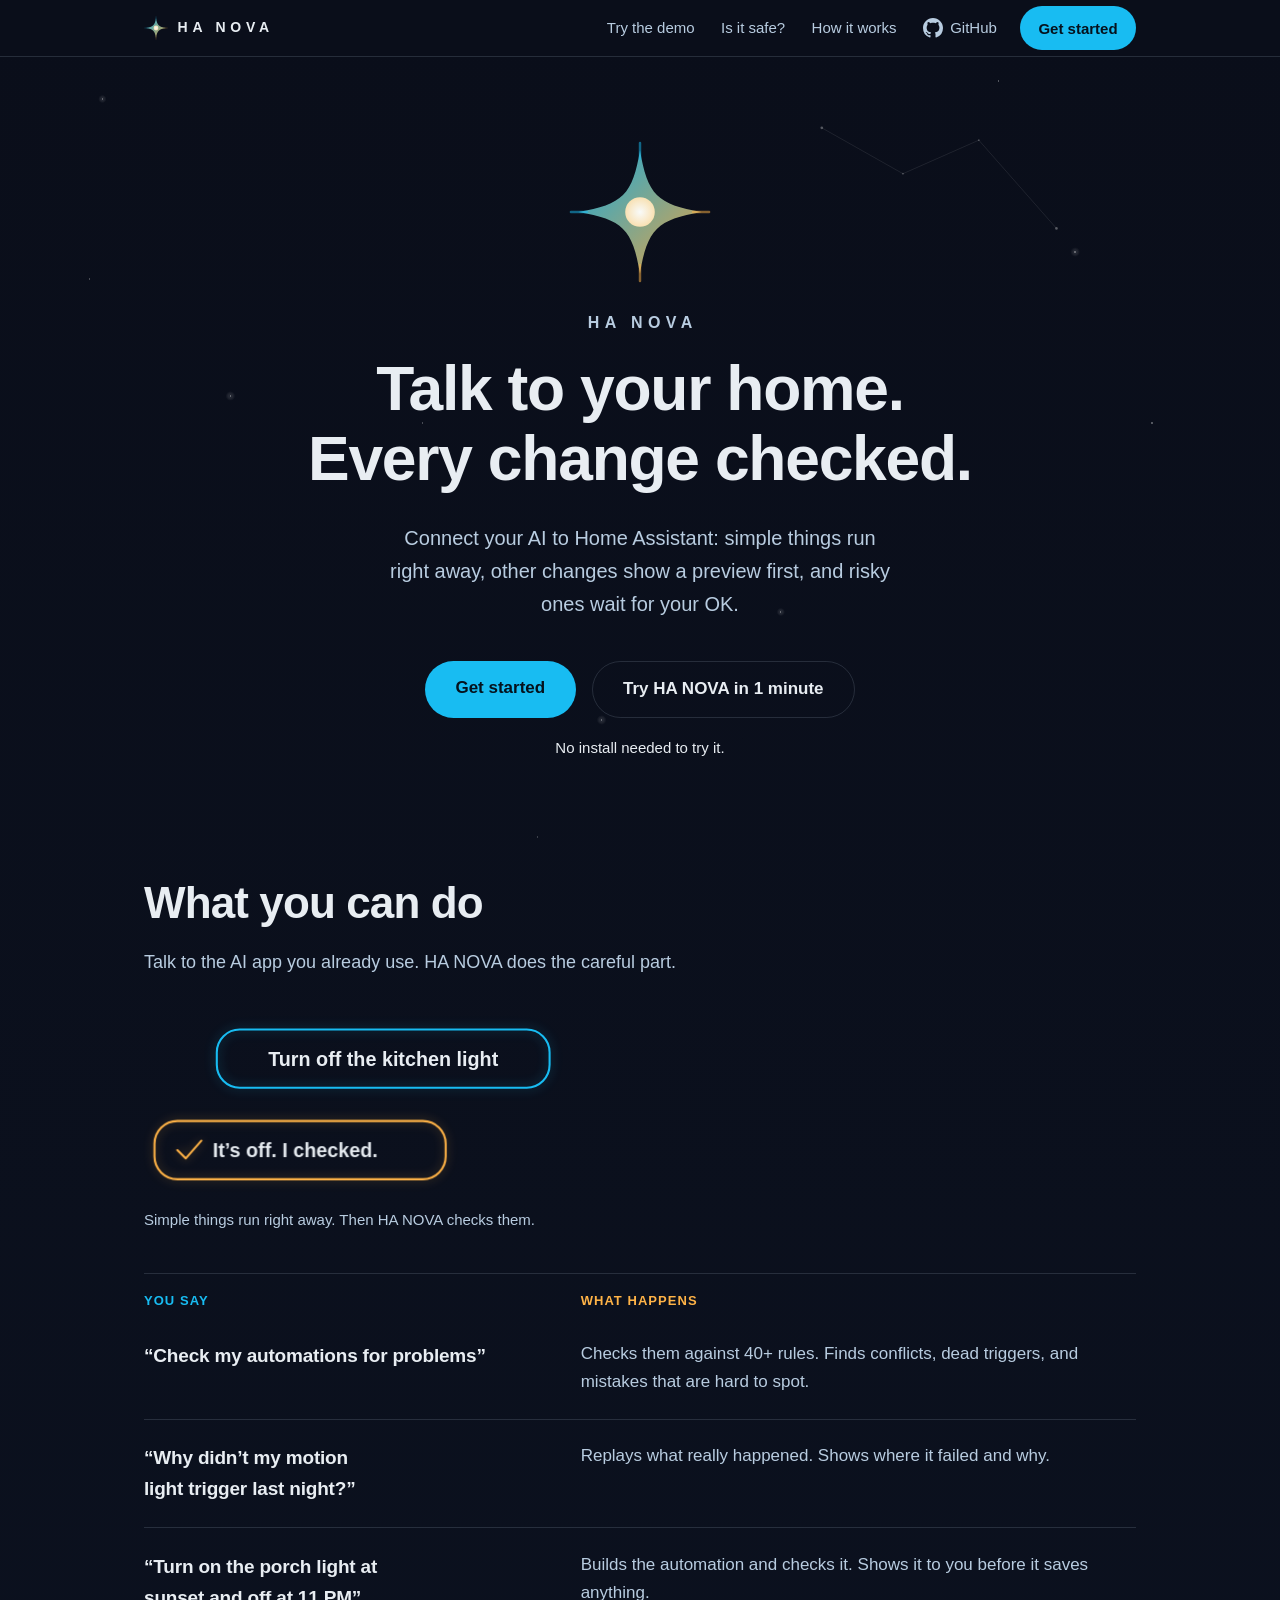
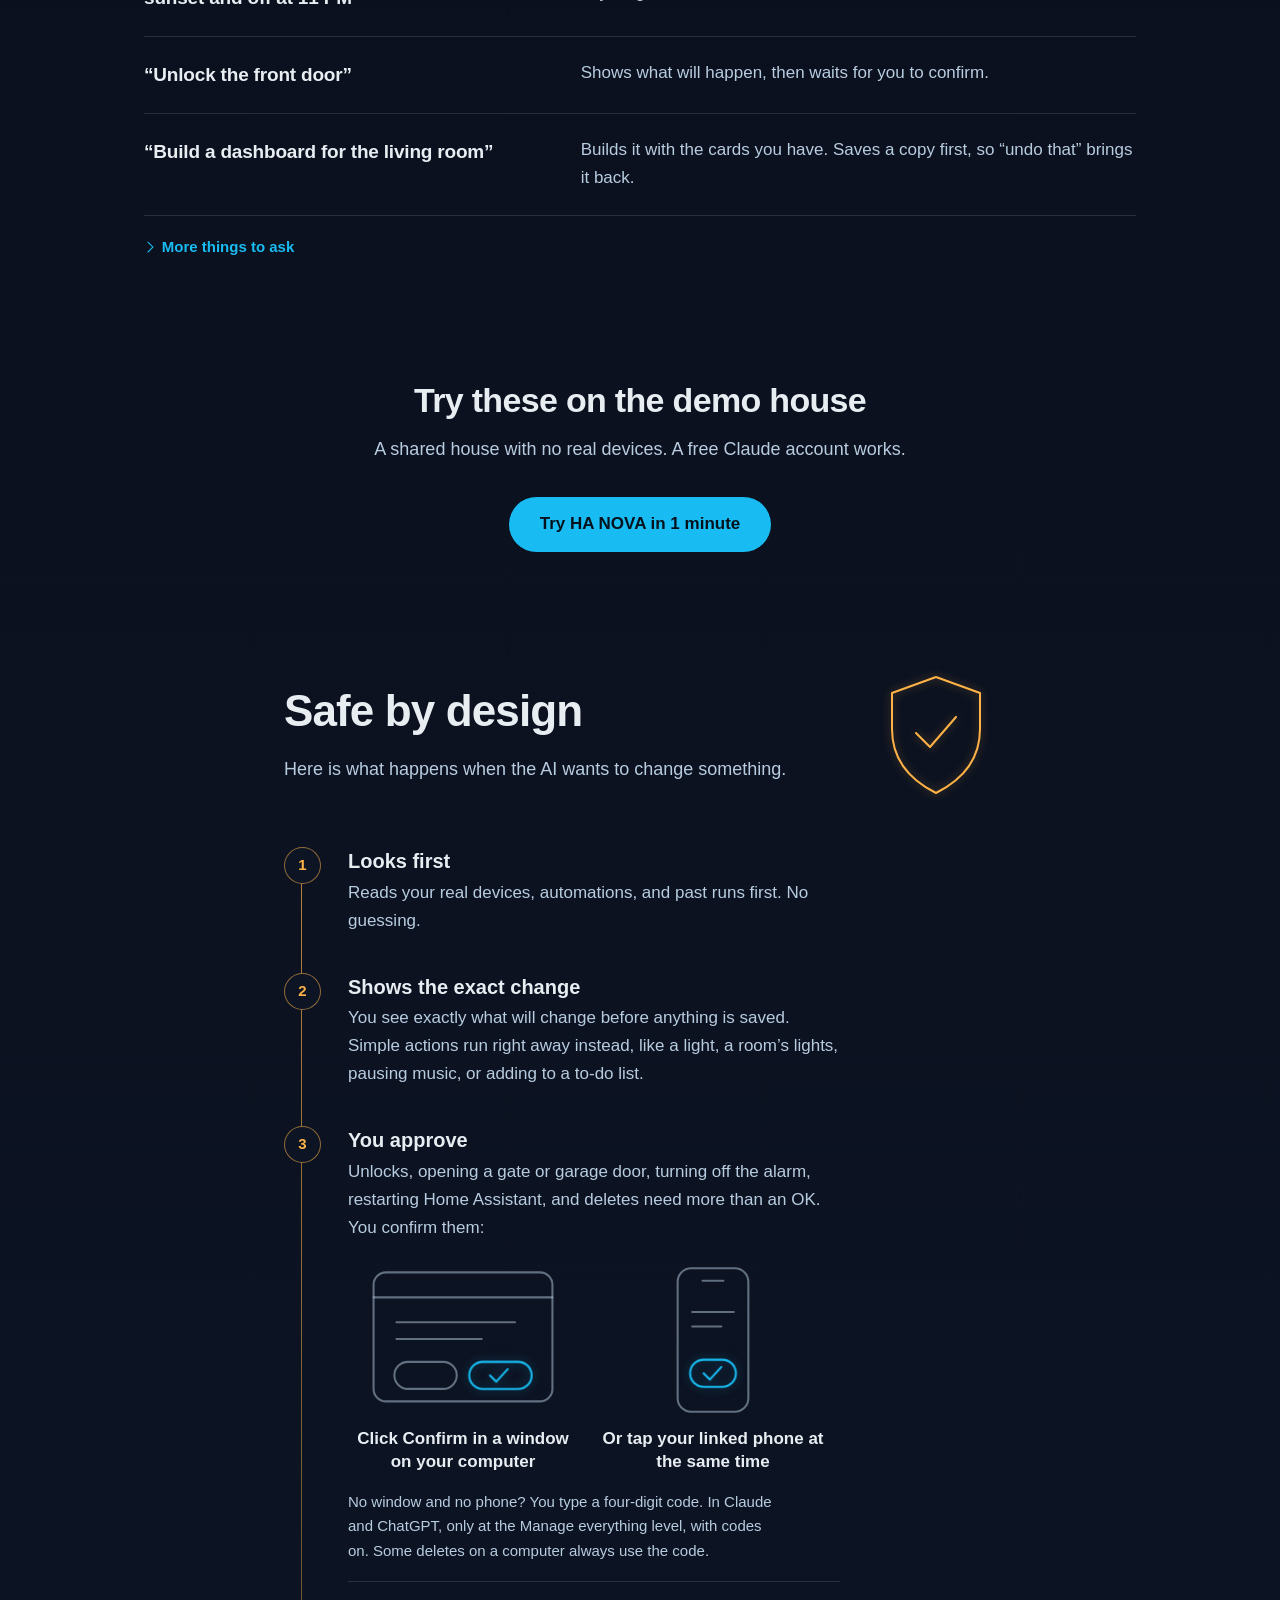
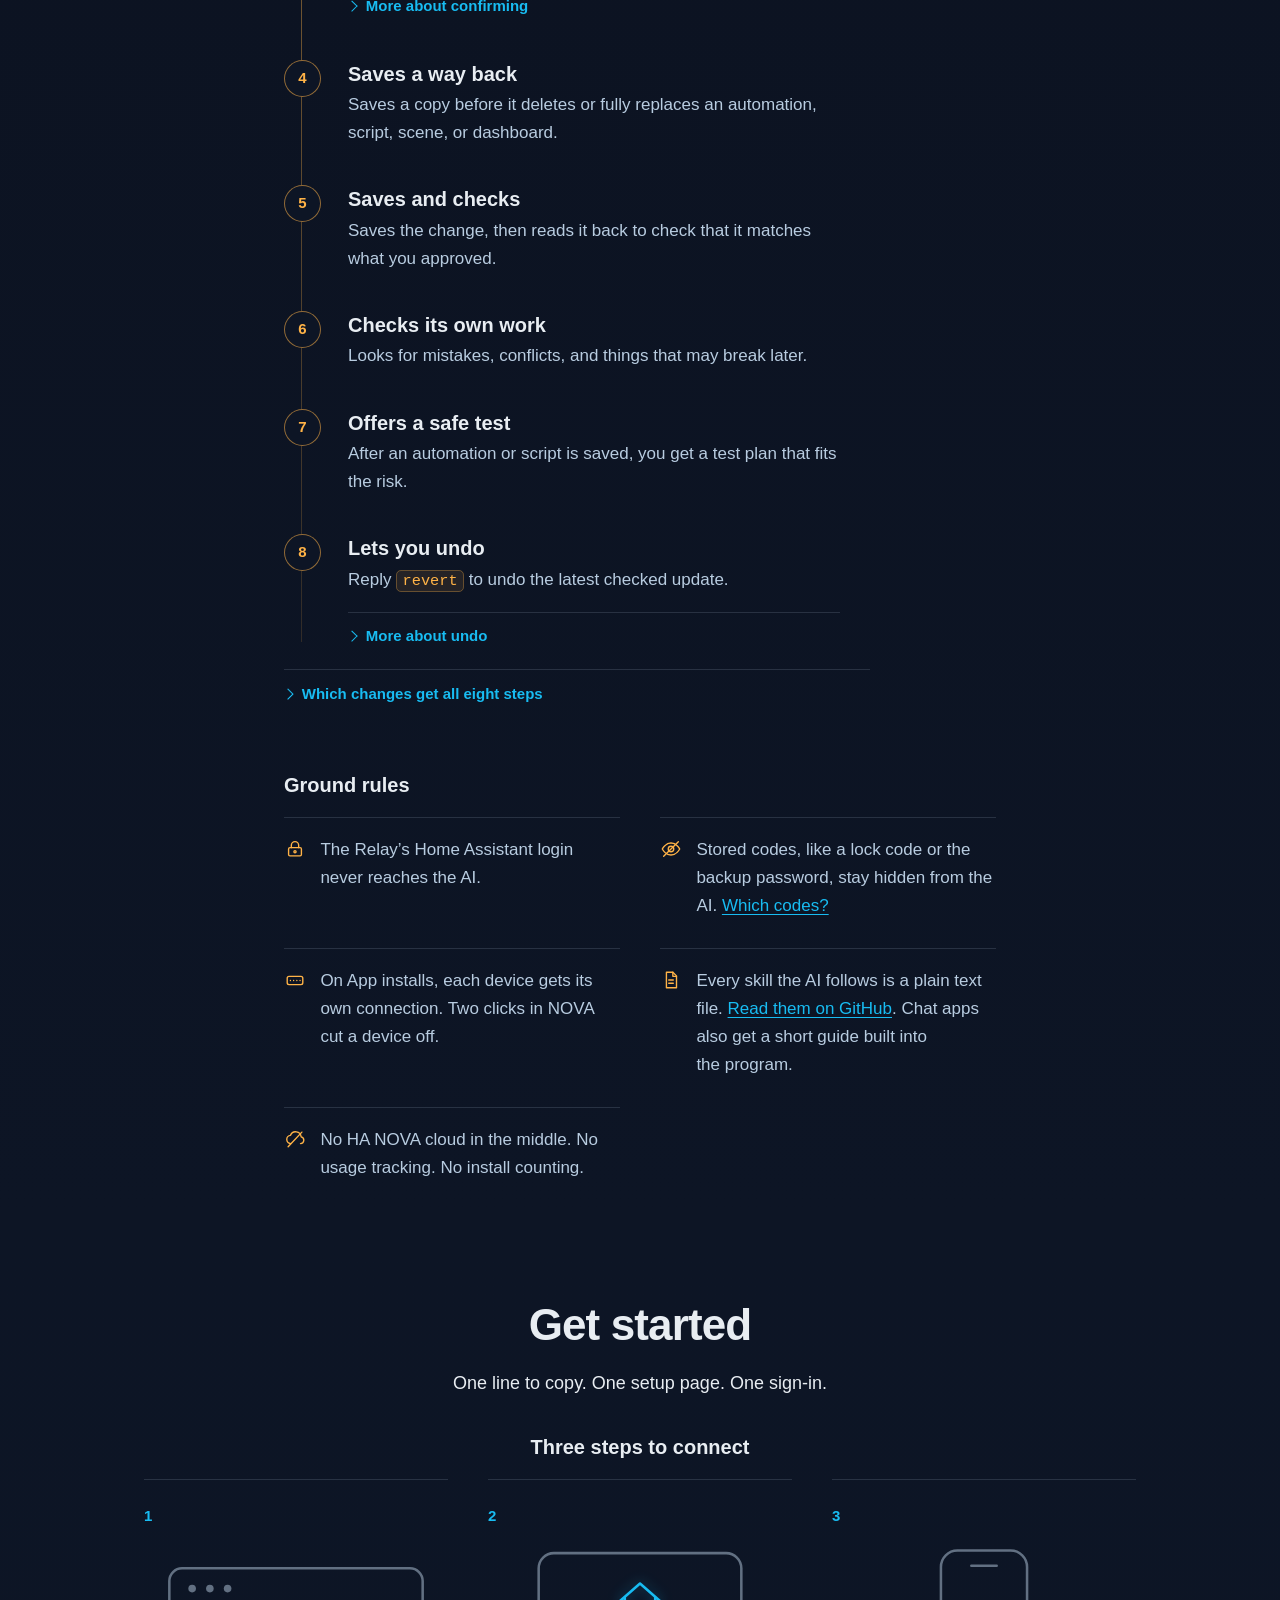
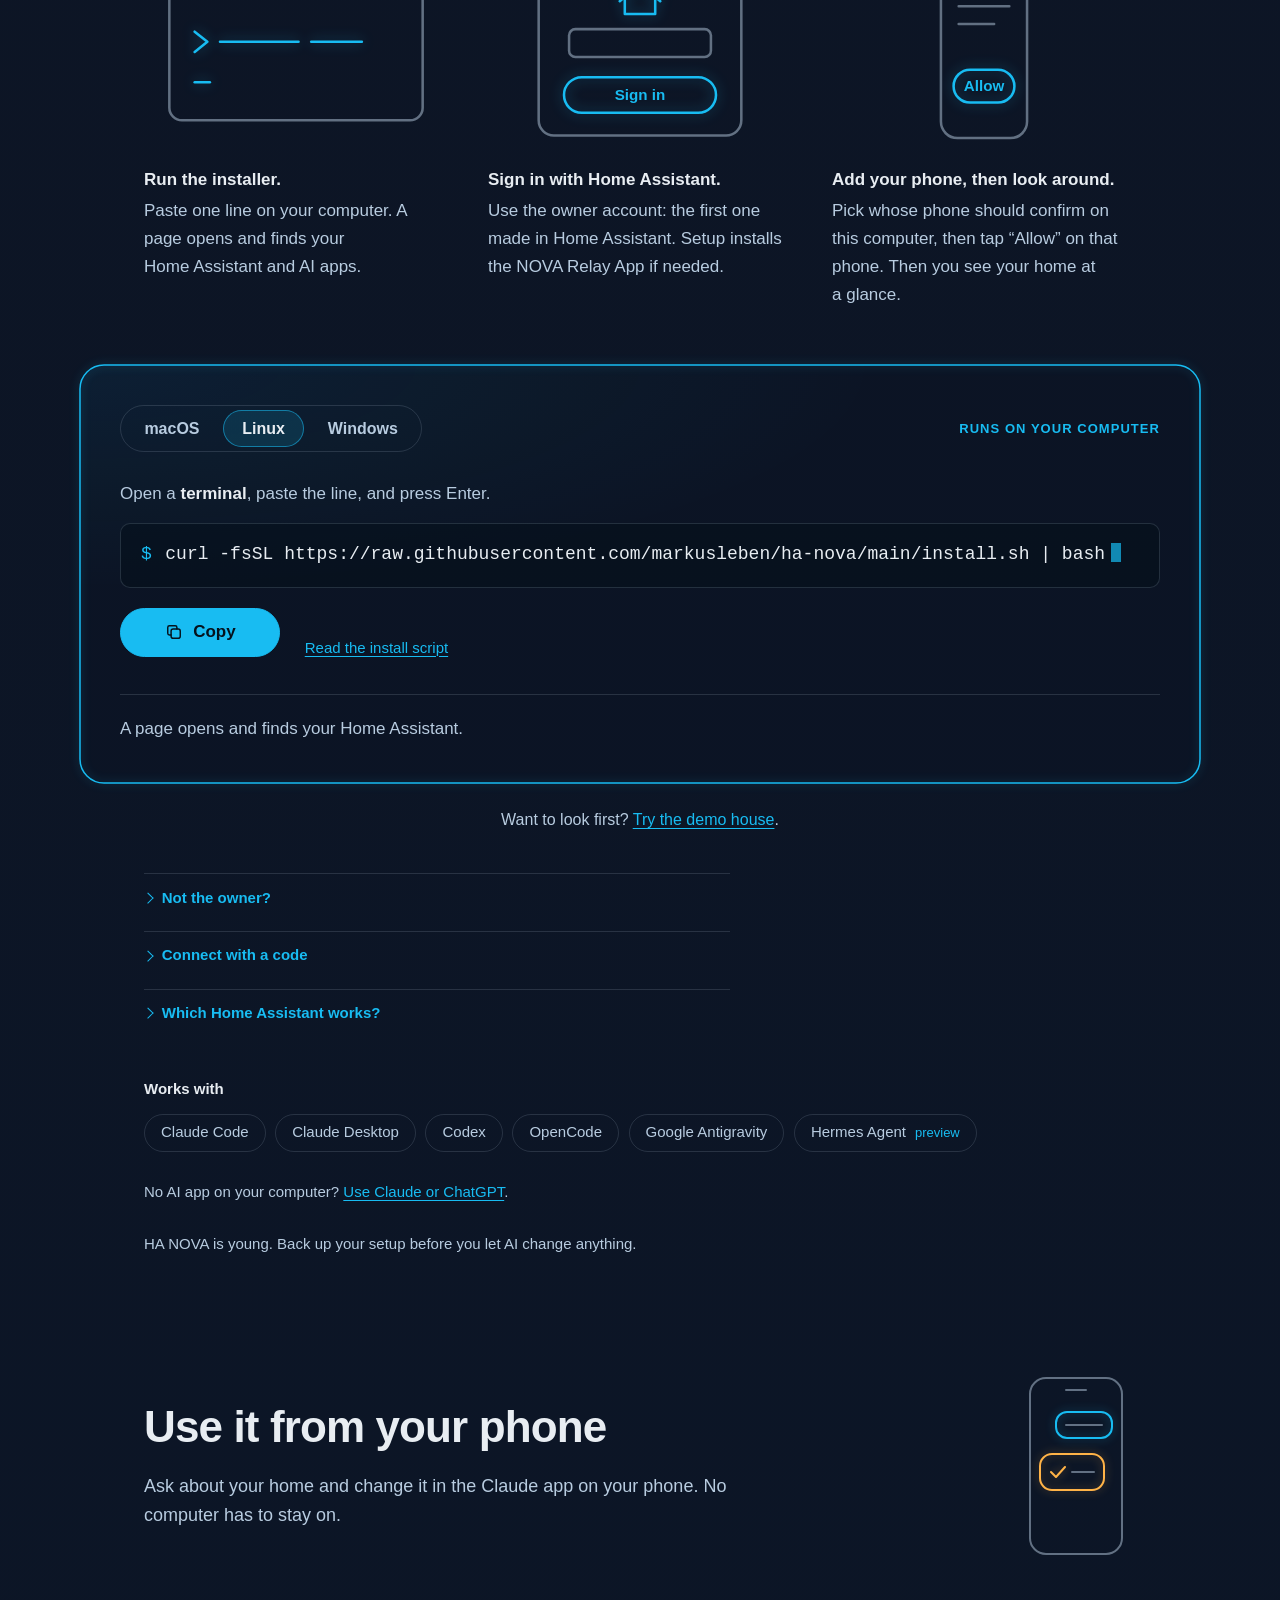
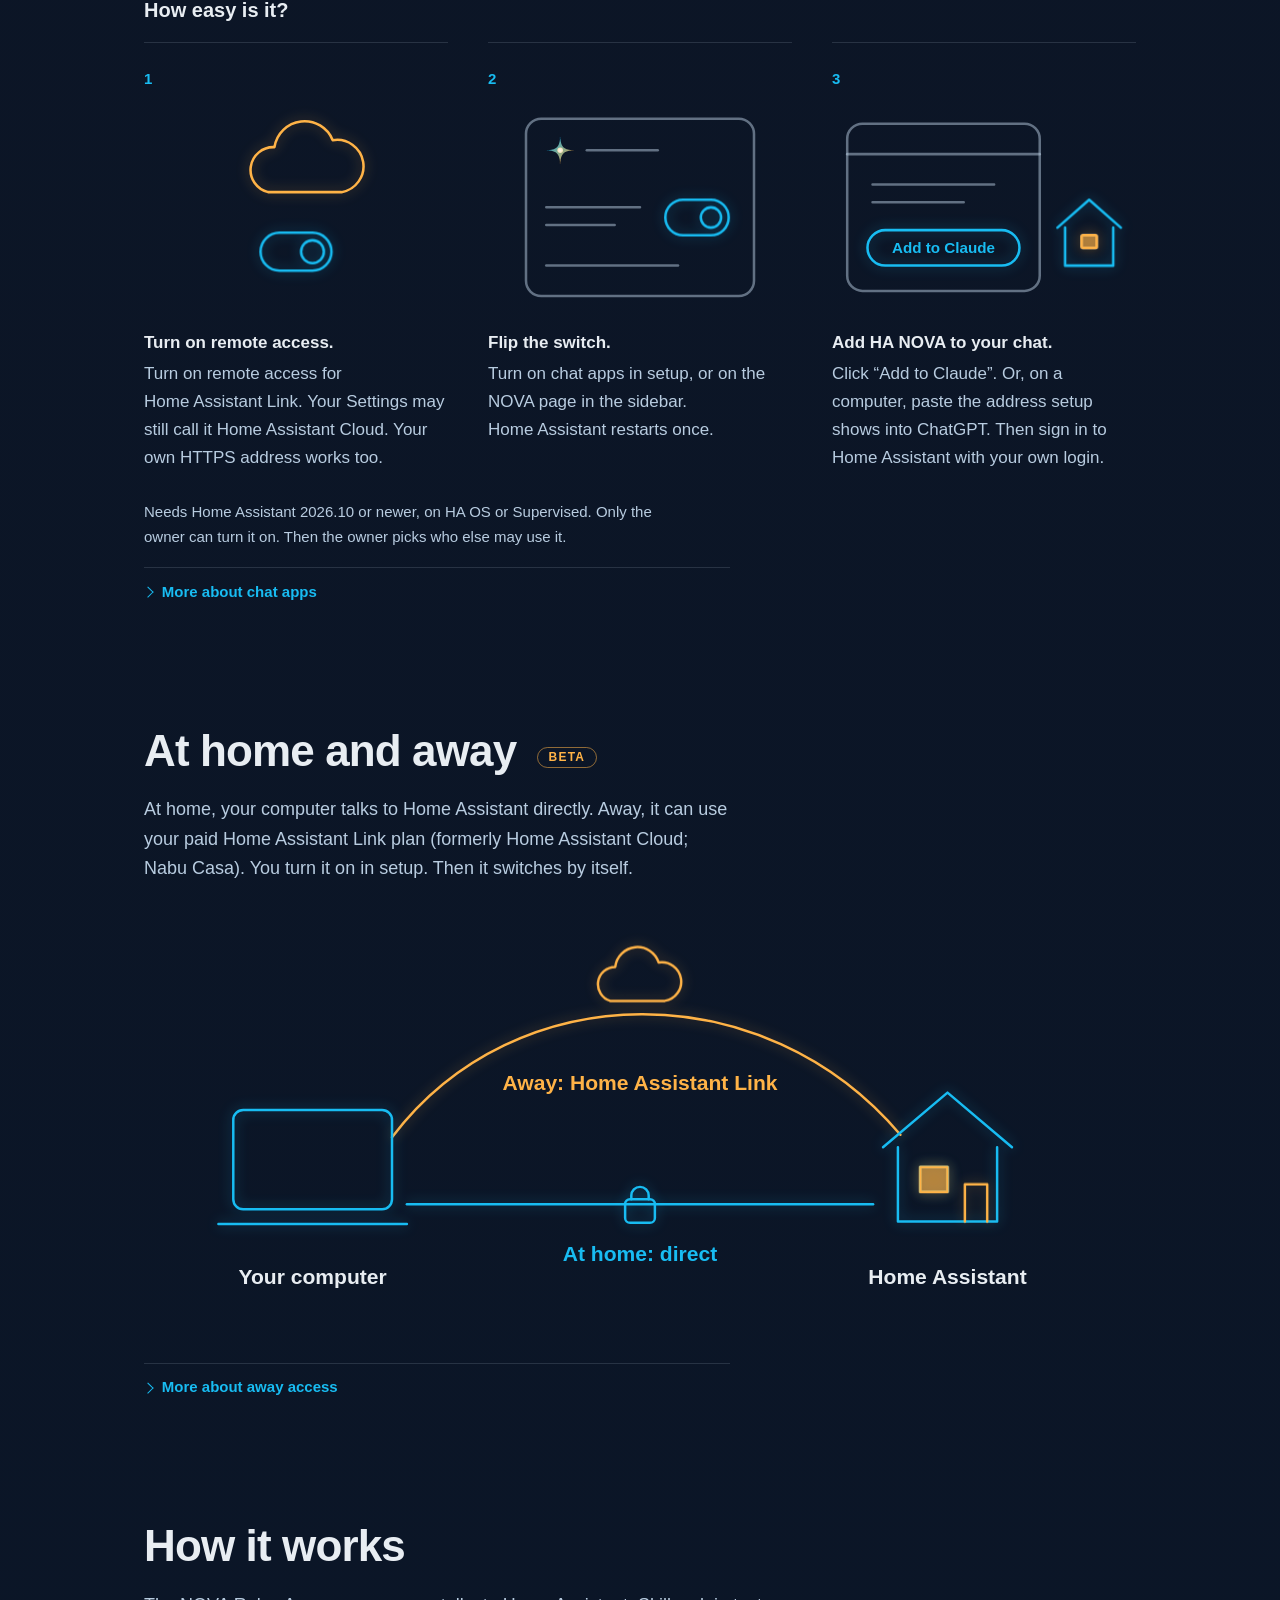
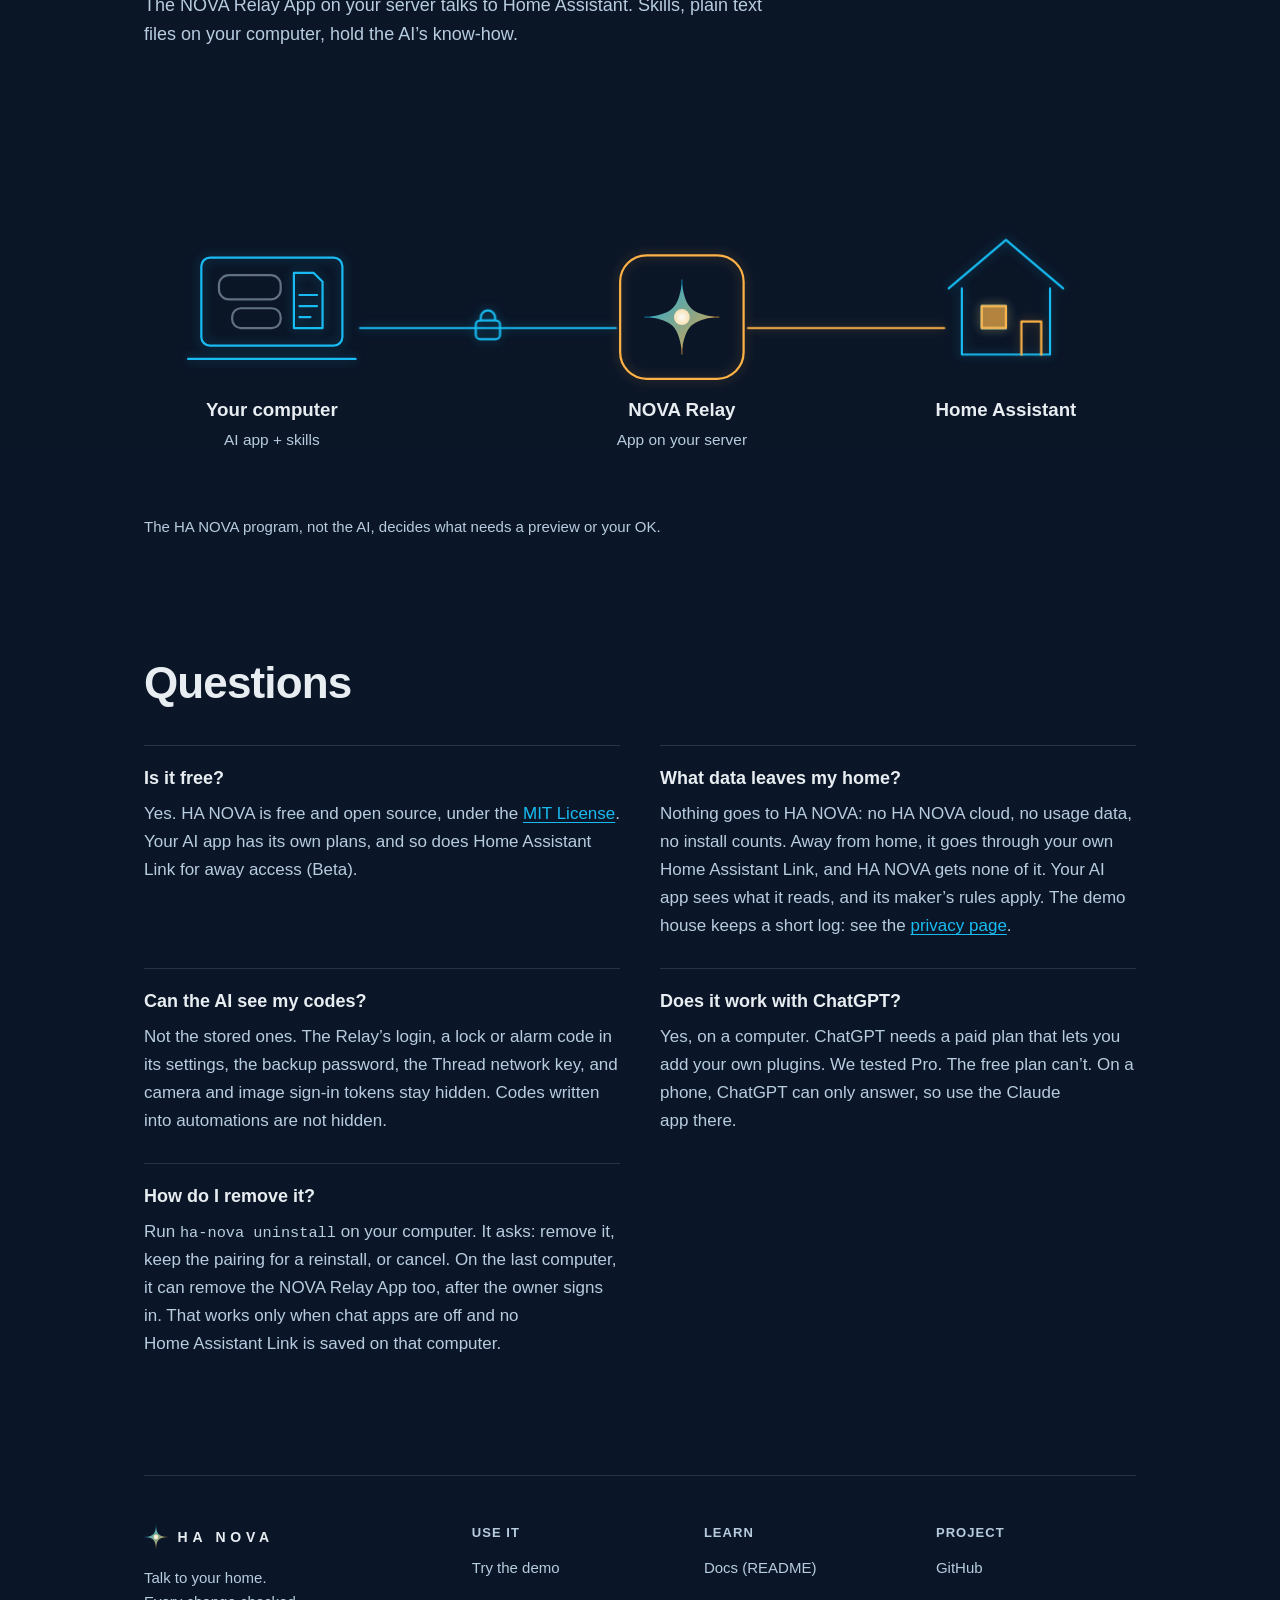
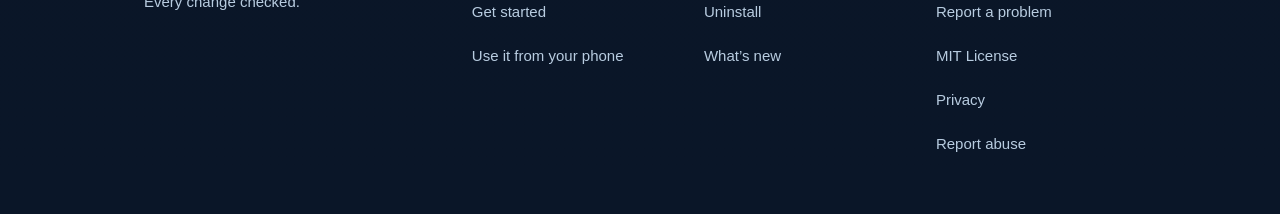
==== index.html @ 20a4fbea "content: 0.28.0 copy — chat apps for everyone, Always allow, Codex Co-authored-by: capy-ai[bot] <230" ====
<!DOCTYPE html>
<html lang="en">
<head>
  <meta charset="UTF-8">
  <meta name="viewport" content="width=device-width, initial-scale=1">
  <title>HA NOVA: talk to your Home Assistant. Every change checked.</title>
  <meta name="description" content="Connect your AI app to Home Assistant. Simple things run right away. Other changes show a preview. Unlocks, opening a garage door or gate, turning off the alarm, and deletes wait for your OK.">
  <link rel="icon" type="image/svg+xml" href="assets/icon.svg">
  <link rel="icon" type="image/png" sizes="64x64" href="assets/favicon-64.png">
  <link rel="apple-touch-icon" href="assets/apple-touch-icon.png">
  <link rel="canonical" href="https://hanova.app/">
  <meta property="og:type" content="website">
  <meta property="og:title" content="HA NOVA — Talk to your home. Every change checked.">
  <meta property="og:description" content="Connect your AI app to Home Assistant. Simple things run right away. Other changes show a preview. Unlocks, opening a garage door or gate, turning off the alarm, and deletes wait for your OK.">
  <meta property="og:url" content="https://hanova.app/">
  <meta property="og:image" content="https://hanova.app/assets/social-preview.png">
  <meta property="og:image:width" content="1280">
  <meta property="og:image:height" content="640">
  <meta property="og:image:alt" content="The HA NOVA star and the line: Talk to your home. Every change checked.">
  <meta property="og:site_name" content="HA NOVA">
  <meta name="twitter:card" content="summary_large_image">
  <meta name="twitter:title" content="HA NOVA — Talk to your home. Every change checked.">
  <meta name="twitter:description" content="Connect your AI app to Home Assistant. Simple things run right away. Other changes show a preview. Unlocks, opening a garage door or gate, turning off the alarm, and deletes wait for your OK.">
  <meta name="twitter:image" content="https://hanova.app/assets/social-preview.png">
  <link rel="stylesheet" href="styles.css?h=c2354f2ee7">
  <script>document.documentElement.classList.add('js');</script>
</head>
<body>
<!--
REVISION 3 (plain-English pass + redrawn scenes, maintainer-requested)
THESIS: A safety protocol you can read. The page persuades by walking the visitor through the
check-everything workflow itself, refusing the feature-grid launch page.
OWN-WORLD: Cosmos night gradient #0A0E1A→#0D1525→#0A1628, sparse fixed star dots, cyan #18BCF2
= local/client, amber #FFB347 = server/safe, system sans, 1px hairlines, and authored inline-SVG
neon-line scenes (2px strokes, round caps, subtle glow) as the only imagery. The star ships only
as its original SVG. Diagrams may glow; UI chrome never does.
COPY: plain English, short sentences, common words. Detail lives lower on the page.
MOTION: each scene plays its point once on scroll-in (reply typing, shield settling, Confirm
press, request pulse, window lighting up); final frame for no-JS and reduced motion.
-->

<a class="skip-link" href="#main">Skip to content</a>
<header class="topbar">
  <nav class="topbar-inner" aria-label="Main">
    <a class="topbar-home" href="./" aria-current="page"><img src="assets/icon.svg" alt="" width="24" height="24"><span>HA&nbsp;NOVA</span></a>
    <ul class="topbar-links">
      <li><a href="demo/">Try the demo</a></li>
      <li class="topbar-wide"><a href="#safe-by-design">Is it safe?</a></li>
      <li class="topbar-wide"><a href="#how-it-works">How it works</a></li>
      <li><a class="topbar-gh" href="https://github.com/markusleben/ha-nova" target="_blank" rel="noopener noreferrer"><span class="gh-mark" aria-hidden="true"></span><span class="gh-word">GitHub</span><span class="visually-hidden"> (opens in a new tab)</span></a></li>
      <li><a class="btn btn-primary btn-small" href="#get-started">Get started</a></li>
    </ul>
  </nav>
</header>

<main id="main">
<section class="hero">
  <svg class="hero-constellation" viewBox="0 0 340 220" aria-hidden="true">
    <path class="cl" d="M36 44 L128 96" pathLength="1"/>
    <path class="cl" d="M128 96 L214 58" pathLength="1"/>
    <path class="cl" d="M214 58 L302 158" pathLength="1"/>
    <circle cx="36" cy="44" r="1.5" fill="rgba(255, 255, 255, 0.3)"/>
    <circle cx="128" cy="96" r="1" fill="rgba(255, 255, 255, 0.25)"/>
    <circle cx="214" cy="58" r="1" fill="rgba(255, 255, 255, 0.25)"/>
    <circle cx="302" cy="158" r="1.5" fill="rgba(255, 255, 255, 0.3)"/>
  </svg>
  <img class="hero-star" src="assets/icon.svg" alt="" width="132" height="132">
  <p class="hero-brand" aria-hidden="true">HA&nbsp;NOVA</p>
  <h1 class="hero-tagline"><span class="visually-hidden">HA NOVA — </span>Talk to your home.<br>Every change checked.</h1>
  <p class="hero-sub">Connect your AI to Home&nbsp;Assistant: simple things run right away, other changes show a preview first, and risky ones wait for your&nbsp;OK.</p>
  <p class="hero-ctas">
    <a class="btn btn-primary" href="#get-started">Get started</a>
    <a class="btn btn-ghost" href="demo/">Try HA NOVA in 1 minute</a>
  </p>
  <p class="hero-try">No install needed to try&nbsp;it.</p>
</section>

  <section class="section" id="what-you-can-do">
    <h2>What you can do</h2>
    <p class="section-lead">Talk to the AI app you already use. HA&nbsp;NOVA does the careful&nbsp;part.</p>
    <figure class="figure chat" data-reveal>
      <svg class="scene" viewBox="0 0 400 172" role="img" aria-label="You write: Turn off the kitchen light. HA NOVA answers: It’s off. I checked.">
        <g class="bubble-you">
          <rect class="d c" x="70" y="12" width="320" height="56" rx="22"/>
          <text x="230" y="47" text-anchor="middle" class="t-chat">Turn off the kitchen light</text>
        </g>
        <g class="bubble-nova">
          <rect class="d a" x="10" y="100" width="280" height="56" rx="22"/>
          <g class="typing">
            <circle cx="46" cy="128" r="4"/>
            <circle cx="64" cy="128" r="4"/>
            <circle cx="82" cy="128" r="4"/>
          </g>
          <g class="reply">
            <path class="d a" d="M32 128 l8 8 l15 -17" stroke-width="2.5" pathLength="1"/>
            <text x="66" y="135" class="t-chat">It’s off. I checked.</text>
          </g>
        </g>
      </svg>
      <figcaption>Simple things run right away. Then HA&nbsp;NOVA checks&nbsp;them.</figcaption>
    </figure>
    <div class="says" role="list">
      <div class="says-head" aria-hidden="true">
        <span class="says-you">You say</span>
        <span class="says-nova">What happens</span>
      </div>
      <div class="says-row" role="listitem" data-reveal>
        <p class="says-quote">“Check my automations for problems”</p>
        <p class="says-result">Checks them against 40+ rules. Finds conflicts, dead triggers, and mistakes that are hard to spot.</p>
      </div>
      <div class="says-row" role="listitem" data-reveal>
        <p class="says-quote">“Why didn’t my motion light trigger last night?”</p>
        <p class="says-result">Replays what really happened. Shows where it failed and why.</p>
      </div>
      <div class="says-row" role="listitem" data-reveal>
        <p class="says-quote">“Turn on the porch light at sunset and off at 11&nbsp;PM”</p>
        <p class="says-result">Builds the automation and checks it. Shows it to you before it saves anything.</p>
      </div>
      <div class="says-row" role="listitem" data-reveal>
        <p class="says-quote">“Unlock the front door”</p>
        <p class="says-result">Shows what will happen, then waits for you to confirm.</p>
      </div>
      <div class="says-row" role="listitem" data-reveal>
        <p class="says-quote">“Build a dashboard for the living room”</p>
        <p class="says-result">Builds it with the cards you have. Saves a copy first, so “undo that” brings it back.</p>
      </div>
    </div>
    <details class="more says-more">
      <summary>More things to ask</summary>
      <div class="says" role="list">
        <div class="says-row" role="listitem">
          <p class="says-quote">“Turn off the kitchen light”</p>
          <p class="says-result">Turns it off right away, then checks that it really is off. A room’s lights work the same way, up to 30. Everything else in a room, scenes, and riskier actions show a preview first.</p>
        </div>
        <div class="says-row" role="listitem">
          <p class="says-quote">“What happened to my living room temperature overnight?”</p>
          <p class="says-result">Reads the history and tells you what happened, in plain words.</p>
        </div>
        <div class="says-row" role="listitem">
          <p class="says-quote">“What do I have, and where is this sensor used?”</p>
          <p class="says-result">Counts your rooms, devices, automations, and integrations. Lists the automations, scripts, scenes, groups, helpers, and dashboard cards that use the sensor, and says what it couldn’t check. Exact numbers, never a guess.</p>
        </div>
        <div class="says-row" role="listitem">
          <p class="says-quote">“What’s the average temperature upstairs?”</p>
          <p class="says-result">Works out averages and totals across rooms in one step. Names the sensors it used, and any it couldn’t&nbsp;read.</p>
        </div>
        <div class="says-row" role="listitem">
          <p class="says-quote">“My door sensor died, I paired a new one”</p>
          <p class="says-result">Moves automations, scripts, scenes, dashboards, helpers, and energy sources to the new device. You check it all as one plan.</p>
        </div>
        <div class="says-row" role="listitem">
          <p class="says-quote">“Turn this Node-RED flow into an automation”</p>
          <p class="says-result">Explains the flow, finds each device, and builds a normal Home&nbsp;Assistant automation. Tells you how to turn the old flow off, and never deletes it.</p>
        </div>
        <div class="says-row" role="listitem">
          <p class="says-quote">“Check my ESPHome config for the garage sensor”</p>
          <p class="says-result">Explains the device file in plain words. Flags removed settings, pins that can’t do the job, and passwords written into the file.</p>
        </div>
        <div class="says-row" role="listitem">
          <p class="says-quote">“Turn off the integration I don’t use anymore and fix the open repairs”</p>
          <p class="says-result">Turns integrations on or off, renames or removes them, and fixes or ignores repairs. Shows what changes first. Deletes and sensitive changes take your own OK. It won’t turn off or remove what a lock, alarm, garage door, or gate runs on. A step that asks for a password, PIN, or key finishes in Home&nbsp;Assistant.</p>
        </div>
        <div class="says-row" role="listitem">
          <p class="says-quote">“Why does my MQTT broker App keep restarting?”</p>
          <p class="says-result">On HA&nbsp;OS, reads the logs of Home&nbsp;Assistant, its system, and its Apps. It can also install or remove an App, or change its settings, after your own OK. On a computer, it needs the direct connection, not Home&nbsp;Assistant&nbsp;Link.</p>
        </div>
      </div>
    </details>
  </section>

  <section class="section section-try" id="try">
    <h2>Try these on the demo house</h2>
    <p class="section-lead">A shared house with no real devices. A free Claude account&nbsp;works.</p>
    <p class="cta-row"><a class="btn btn-primary" href="demo/">Try HA NOVA in 1 minute</a></p>
  </section>

  <section class="section section-safety" id="safe-by-design">
    <div class="safety-head">
      <div>
        <h2>Safe by design</h2>
        <p class="section-lead">Here is what happens when the AI wants to change&nbsp;something.</p>
      </div>
      <svg class="scene safety-emblem" viewBox="0 0 120 132" role="img" aria-label="A shield with a check mark" data-reveal>
        <g class="shield-body">
          <path class="d a" d="M60 8 L104 24 V60 C104 92 84 112 60 124 C36 112 16 92 16 60 V24 Z" stroke-width="2.5" pathLength="1"/>
          <path class="d a check" d="M40 64 l14 14 l26 -30" stroke-width="3" pathLength="1"/>
        </g>
      </svg>
    </div>
    <ol class="workflow" data-reveal>
      <li data-reveal>
        <h3>Looks first</h3>
        <p>Reads your real devices, automations, and past runs first. No guessing.</p>
      </li>
      <li data-reveal>
        <h3>Shows the exact change</h3>
        <p>You see exactly what will change before anything is saved. Simple actions run right away instead, like a light, a room’s lights, pausing music, or adding to a to-do&nbsp;list.</p>
      </li>
      <li data-reveal>
        <h3>You approve</h3>
        <p>Unlocks, opening a gate or garage door, turning off the alarm, restarting Home&nbsp;Assistant, and deletes need more than an OK. You confirm&nbsp;them:</p>
        <ul class="confirm-ways" data-reveal>
          <li>
            <svg class="scene" viewBox="0 0 200 150" aria-hidden="true">
              <rect class="d n" x="14" y="10" width="172" height="124" rx="12"/>
              <path class="d n" d="M14 34 H186"/>
              <path class="d n" d="M36 58 H150 M36 74 H118"/>
              <rect class="d n" x="34" y="96" width="60" height="26" rx="13"/>
              <g class="press">
                <rect class="d c" x="106" y="96" width="60" height="26" rx="13"/>
                <path class="d c" d="M126 109 l6 6 l11 -12" pathLength="1"/>
              </g>
            </svg>
            <span>Click Confirm in a window on your computer</span>
          </li>
          <li>
            <svg class="scene" viewBox="0 0 200 150" aria-hidden="true">
              <rect class="d n" x="66" y="6" width="68" height="138" rx="13"/>
              <path class="d n" d="M90 18 H110"/>
              <path class="d n" d="M80 48 H120 M80 62 H108"/>
              <g class="press">
                <rect class="d c" x="78" y="94" width="44" height="26" rx="13"/>
                <path class="d c" d="M91 107 l6 6 l11 -12" pathLength="1"/>
              </g>
            </svg>
            <span>Or tap your linked phone at the same&nbsp;time</span>
          </li>
        </ul>
        <p class="confirm-fallback">No window and no phone? You type a four-digit code. In Claude and ChatGPT, only at the Manage everything level, with codes on. Some deletes on a computer always use the&nbsp;code.</p>
        <details class="more">
          <summary>More about confirming</summary>
          <p>Everything that isn’t a simple action shows a preview first, and the AI waits for your yes. HA&nbsp;NOVA decides what runs right away and what needs a real confirmation, never the&nbsp;AI.</p>
          <p><strong>Window.</strong> On a computer with a screen, a window opens. Click Confirm (OK on Windows) or Cancel. Your AI never sees a code.</p>
          <p><strong>Phone.</strong> The one phone you linked, iPhone or Android, asks at the same time as the window, in the Home&nbsp;Assistant Companion app. The first answer counts. Answer on the phone, and it shows the result. Answer in the window, and the phone’s question goes away. With no screen, like on a Linux server, or with the window turned off, the phone asks&nbsp;alone. (Not with a standalone relay that runs on your own token.) You can answer on the locked phone or its Apple Watch. So whoever holds your phone can answer too, but only for that one action, and only while it waits (up to 90 seconds on a computer, up to 3 minutes in Claude or ChatGPT). To link, move, or turn off phone confirmation, you must unlock the phone. Chat apps keep their own phone: change or stop it on the NOVA page. If the linked phone can’t be reached, only the window asks. With no window, the action is refused. It is never moved to chat.</p>
          <p><strong>Code.</strong> With neither, you get a four-digit one-time code, in your AI app’s own form where it shows one, or else in chat. In chat, the AI sees the code too, and HA&nbsp;NOVA can’t tell who typed it. So it protects less than the window or your&nbsp;phone.</p>
          <p>Deleting an automation, script, dashboard, device, integration, or blueprint uses the window or the phone. On a computer, deleting a helper, scene, area, floor, or label takes a four-digit code in chat. In Claude and ChatGPT, those ask the linked phone too.</p>
          <p>Up to 20 automation and script changes, deletes too, can share one confirmation. The window names each one and what happens to&nbsp;it.</p>
          <p>If anything changed since the preview, nothing is sent. Before a restart, HA&nbsp;NOVA checks your config first. If something is wrong, it says what before you&nbsp;confirm.</p>
          <p>Careful: anything you let control your screen can click that window too. That means computer use, apps you gave Accessibility access, and on Windows and some Linux desktops, other programs. To turn the window off, run <code>ha-nova setup confirm-window off</code>.</p>
          <p>Every safety rule, and the test behind it: <a href="https://github.com/markusleben/ha-nova/blob/main/docs/reference/safety.md" target="_blank" rel="noopener noreferrer">the safety page on GitHub<span class="visually-hidden"> (opens in a new tab)</span></a>.</p>
        </details>
      </li>
      <li data-reveal>
        <h3>Saves a way back</h3>
        <p>Saves a copy before it deletes or fully replaces an automation, script, scene, or&nbsp;dashboard.</p>
      </li>
      <li data-reveal>
        <h3>Saves and checks</h3>
        <p>Saves the change, then reads it back to check that it matches what you approved.</p>
      </li>
      <li data-reveal>
        <h3>Checks its own work</h3>
        <p>Looks for mistakes, conflicts, and things that may break later.</p>
      </li>
      <li data-reveal>
        <h3>Offers a safe test</h3>
        <p>After an automation or script is saved, you get a test plan that fits the&nbsp;risk.</p>
      </li>
      <li data-reveal>
        <h3>Lets you undo</h3>
        <p>Reply <code>revert</code> to undo the latest checked&nbsp;update.</p>
        <details class="more">
          <summary>More about undo</summary>
          <p>Deleted automations, scripts, scenes, dashboards, and storage helpers come back from their saved copy. “Undo that” right after a delete works&nbsp;too.</p>
          <p>Revert and saved copies only cover changes made through HA&nbsp;NOVA. For anything else, use a Home&nbsp;Assistant Backup. It covers the whole system.</p>
        </details>
      </li>
    </ol>
    <details class="more">
      <summary>Which changes get all eight steps</summary>
      <p>Automations and scripts get all eight steps. Their test plan can switch nothing, or name every device that will switch before you say go. Helpers get a preview and a check. Dashboards show every changed view and card, save a copy first, and can be undone. Clear everyday actions on devices, like a light or a room’s lights, run right away and get checked. Everything else shows a preview first. Unlocks, opening a gate or garage door, turning off the alarm, deletes, HACS installs and updates, and dashboard resources need your own&nbsp;confirmation.</p>
    </details>
    <h3 class="rules-title">Ground rules</h3>
    <ul class="rules">
      <li data-reveal>
        <svg viewBox="0 0 24 24" aria-hidden="true"><rect x="5" y="10.5" width="14" height="9" rx="1.5"/><path d="M8 10.5V8a4 4 0 0 1 8 0v2.5"/><circle cx="12" cy="15" r="1.2"/></svg>
        <p>The Relay’s Home&nbsp;Assistant login never reaches the AI.</p>
      </li>
      <li data-reveal>
        <svg viewBox="0 0 24 24" aria-hidden="true"><path d="M2.5 12S6 5.5 12 5.5 21.5 12 21.5 12 18 18.5 12 18.5 2.5 12 2.5 12z"/><circle cx="12" cy="12" r="3"/><path d="M4 20 20 4"/></svg>
        <p>Stored codes, like a lock code or the backup password, stay hidden from the AI. <a href="#codes">Which codes?</a></p>
      </li>
      <li data-reveal>
        <svg viewBox="0 0 24 24" aria-hidden="true"><rect x="3.5" y="8" width="17" height="9" rx="2"/><path d="M7 12.5h.01M10.5 12.5h.01M14 12.5h.01M17.5 12.5h.01"/></svg>
        <p>On App installs, each device gets its own connection. Two clicks in NOVA cut a device&nbsp;off.</p>
      </li>
      <li data-reveal>
        <svg viewBox="0 0 24 24" aria-hidden="true"><path d="M7 3.5h7l4 4V20.5H7z"/><path d="M14 3.5V8h4"/><path d="M9.5 12h5M9.5 15.5h5"/></svg>
        <p>Every skill the AI follows is a plain text file. <a href="https://github.com/markusleben/ha-nova/tree/main/skills" target="_blank" rel="noopener noreferrer">Read them on GitHub<span class="visually-hidden"> (opens in a new tab)</span></a>. Chat apps also get a short guide built into the&nbsp;program.</p>
      </li>
      <li data-reveal>
        <svg viewBox="0 0 24 24" aria-hidden="true"><path d="M7.5 17a4.5 4.5 0 0 1-.4-8.98A6 6 0 0 1 18.7 9.6 3.75 3.75 0 0 1 18 17"/><path d="M4.5 20.5 19.5 4.5"/></svg>
        <p>No HA&nbsp;NOVA cloud in the middle. No usage tracking. No install counting.</p>
      </li>
    </ul>
  </section>

  <section class="section section-start" id="get-started">
    <h2>Get started</h2>
    <p class="section-lead">One line to copy. One setup page. One sign&#8209;in.</p>
    <h3 class="steps-title" id="pairing">Three steps to connect</h3>
    <ol class="steps">
      <li data-reveal>
        <svg class="scene" viewBox="0 0 240 160" role="img" aria-label="A terminal window with one command typed in">
          <rect class="d n" x="20" y="20" width="200" height="120" rx="10"/>
          <circle cx="38" cy="36" r="3" fill="rgba(184, 204, 224, 0.5)" stroke="none"/>
          <circle cx="52" cy="36" r="3" fill="rgba(184, 204, 224, 0.5)" stroke="none"/>
          <circle cx="66" cy="36" r="3" fill="rgba(184, 204, 224, 0.5)" stroke="none"/>
          <path class="d c" d="M40 70 l10 8 l-10 8" pathLength="1"/>
          <path class="d c" d="M60 78 h62" pathLength="1"/>
          <path class="d c" d="M132 78 h40" pathLength="1"/>
          <path class="d c cursor" d="M40 110 h12" stroke-width="3"/>
        </svg>
        <strong>Run the installer.</strong> Paste one line on your computer. A page opens and finds your Home&nbsp;Assistant and AI&nbsp;apps.
      </li>
      <li data-reveal>
        <svg class="scene" viewBox="0 0 240 160" role="img" aria-label="The Home Assistant login in your browser, with a Sign in button">
          <rect class="d n" x="40" y="8" width="160" height="144" rx="12"/>
          <path class="d c" d="M104 46 L120 32 L136 46" pathLength="1"/>
          <path class="d c" d="M108 43 V56 H132 V43" pathLength="1"/>
          <rect class="d n" x="64" y="68" width="112" height="22" rx="5"/>
          <g class="press">
            <rect class="d c" x="60" y="106" width="120" height="28" rx="14"/>
            <text x="120" y="124" text-anchor="middle" class="t-btn">Sign in</text>
          </g>
        </svg>
        <strong>Sign in with Home&nbsp;Assistant.</strong> Use the owner account: the first one made in Home&nbsp;Assistant. Setup installs the NOVA Relay App if&nbsp;needed.
      </li>
      <li data-reveal>
        <svg class="scene" viewBox="0 0 240 160" role="img" aria-label="Your phone asks to link, with an Allow button">
          <rect class="d n" x="86" y="6" width="68" height="148" rx="13"/>
          <path class="d n" d="M110 18 H130"/>
          <path class="d n" d="M100 50 H140 M100 64 H128"/>
          <g class="press">
            <rect class="d c" x="96" y="100" width="48" height="26" rx="13"/>
            <text x="120" y="117" text-anchor="middle" class="t-btn">Allow</text>
          </g>
        </svg>
        <strong>Add your phone, then look around.</strong> Pick whose phone should confirm on this computer, then tap “Allow” on that phone. Then you see your home at a&nbsp;glance.
      </li>
    </ol>
    <div class="console start-console" data-reveal>
      <svg class="scene console-frame" aria-hidden="true" focusable="false"><rect class="d c" x="0" y="0" width="100%" height="100%" rx="24" pathLength="1"/></svg>
      <div class="console-bar">
        <div class="os-tabs" role="tablist" aria-label="Your computer">
          <button type="button" role="tab" id="os-tab-mac" aria-controls="os-mac" aria-selected="true">macOS</button>
          <button type="button" role="tab" id="os-tab-linux" aria-controls="os-linux" aria-selected="false" tabindex="-1">Linux</button>
          <button type="button" role="tab" id="os-tab-windows" aria-controls="os-windows" aria-selected="false" tabindex="-1">Windows</button>
        </div>
        <p class="console-side">Runs on your computer</p>
      </div>
      <div class="console-phone" hidden>
        <p>On a phone or tablet? Open this page on your computer. Or, right on this&nbsp;phone:</p>
        <p class="cta-row"><a class="btn btn-primary" href="demo/">Try HA NOVA in 1 minute</a><a class="btn btn-ghost" href="#chat-apps">Use it from your phone</a></p>
      </div>
      <div class="os-panels">
        <div class="os-panel is-active" id="os-mac">
          <h3 class="os-name">macOS</h3>
          <p class="os-where">Open the <strong>Terminal</strong> app, paste the line, and press&nbsp;Enter.</p>
          <div class="cmd"><span class="cmd-prompt" aria-hidden="true">$</span><pre><code>curl -fsSL https://raw.githubusercontent.com/markusleben/ha-nova/main/install.sh | bash</code><span class="cmd-cursor" aria-hidden="true"></span></pre></div>
          <button class="copy-cmd" type="button" data-where="Terminal"><svg viewBox="0 0 24 24" aria-hidden="true"><rect class="i-copy" x="8.5" y="8.5" width="11" height="11" rx="2.5"/><path class="i-copy" d="M15.5 8.5V6.5a2 2 0 0 0-2-2h-7a2 2 0 0 0-2 2v7a2 2 0 0 0 2 2h2"/><path class="i-check" d="M5 12.5l4.5 4.5L19 7.5" pathLength="1"/></svg><span class="copy-label" aria-hidden="true">Copy</span><span class="visually-hidden">Copy the macOS command</span></button>
          <a class="cmd-source" href="https://github.com/markusleben/ha-nova/blob/main/install.sh" target="_blank" rel="noopener noreferrer">Read the install script<span class="visually-hidden"> (opens in a new tab)</span></a>
        </div>
        <div class="os-panel" id="os-linux">
          <h3 class="os-name">Linux</h3>
          <p class="os-where">Open a <strong>terminal</strong>, paste the line, and press&nbsp;Enter.</p>
          <div class="cmd"><span class="cmd-prompt" aria-hidden="true">$</span><pre><code>curl -fsSL https://raw.githubusercontent.com/markusleben/ha-nova/main/install.sh | bash</code><span class="cmd-cursor" aria-hidden="true"></span></pre></div>
          <button class="copy-cmd" type="button" data-where="the terminal"><svg viewBox="0 0 24 24" aria-hidden="true"><rect class="i-copy" x="8.5" y="8.5" width="11" height="11" rx="2.5"/><path class="i-copy" d="M15.5 8.5V6.5a2 2 0 0 0-2-2h-7a2 2 0 0 0-2 2v7a2 2 0 0 0 2 2h2"/><path class="i-check" d="M5 12.5l4.5 4.5L19 7.5" pathLength="1"/></svg><span class="copy-label" aria-hidden="true">Copy</span><span class="visually-hidden">Copy the Linux command</span></button>
          <a class="cmd-source" href="https://github.com/markusleben/ha-nova/blob/main/install.sh" target="_blank" rel="noopener noreferrer">Read the install script<span class="visually-hidden"> (opens in a new tab)</span></a>
        </div>
        <div class="os-panel" id="os-windows">
          <h3 class="os-name">Windows</h3>
          <p class="os-where">Open <strong>PowerShell</strong> from the Start menu, paste the line, and press&nbsp;Enter.</p>
          <div class="cmd"><span class="cmd-prompt" aria-hidden="true">PS&gt;</span><pre><code>irm https://raw.githubusercontent.com/markusleben/ha-nova/main/install.ps1 | iex</code><span class="cmd-cursor" aria-hidden="true"></span></pre></div>
          <button class="copy-cmd" type="button" data-where="PowerShell"><svg viewBox="0 0 24 24" aria-hidden="true"><rect class="i-copy" x="8.5" y="8.5" width="11" height="11" rx="2.5"/><path class="i-copy" d="M15.5 8.5V6.5a2 2 0 0 0-2-2h-7a2 2 0 0 0-2 2v7a2 2 0 0 0 2 2h2"/><path class="i-check" d="M5 12.5l4.5 4.5L19 7.5" pathLength="1"/></svg><span class="copy-label" aria-hidden="true">Copy</span><span class="visually-hidden">Copy the Windows command</span></button>
          <a class="cmd-source" href="https://github.com/markusleben/ha-nova/blob/main/install.ps1" target="_blank" rel="noopener noreferrer">Read the install script<span class="visually-hidden"> (opens in a new tab)</span></a>
        </div>
      </div>
      <p class="console-next">A page opens and finds your Home&nbsp;Assistant.</p>
      <p class="visually-hidden" role="status" id="copy-status"></p>
    </div>
    <p class="start-alt">Want to look first? <a href="demo/">Try the demo house</a>.</p>
    <details class="more">
      <summary>Not the owner?</summary>
      <p>The page asks the owner to sign in on this computer. If the owner can’t come over, they make a six-digit code for you. See “Connect with a code”&nbsp;below.</p>
    </details>
    <details class="more">
      <summary>Connect with a code</summary>
      <p>No browser, or using SSH on Linux? Then you connect with a six-digit code from the NOVA page&nbsp;instead.</p>
      <p>Setup shows the NOVA Relay App page: click “Add”, then Install and Start. (Skip this if the App already runs.) The owner opens NOVA in the Home&nbsp;Assistant sidebar and clicks “Connect a device”. You type the six-digit code. It works once and expires in&nbsp;minutes.</p>
      <p>Can’t sign in on this computer at all? Choose “Use a six-digit code instead”. The owner can make it on any&nbsp;device.</p>
      <p>Over SSH, this only works well on Linux. On Windows and macOS, run setup on the computer itself. Over SSH, HA&nbsp;NOVA usually can’t save its login&nbsp;there.</p>
    </details>
    <details class="more">
      <summary>Which Home Assistant works?</summary>
      <p>Any install type. On HA&nbsp;OS and Supervised, setup installs the NOVA Relay App for&nbsp;you.</p>
      <p>Container and Core run the same relay as a standalone container, set up with a token. It uses one shared token, not one connection per device. It has no phone confirmation, no chat apps, and no Home&nbsp;Assistant Link. Follow <a href="https://github.com/markusleben/ha-nova/blob/main/docs/reference/relay-container.md" target="_blank" rel="noopener noreferrer">the standalone container guide<span class="visually-hidden"> (opens in a new tab)</span></a>.</p>
    </details>
    <p class="clients-label">Works with</p>
    <ul class="clients">
      <li>Claude Code</li>
      <li>Claude Desktop</li>
      <li>Codex</li>
      <li>OpenCode</li>
      <li>Google Antigravity</li>
      <li>Hermes Agent <span class="preview">preview</span></li>
    </ul>
    <p class="note">No AI app on your computer? <a href="#chat-apps">Use Claude or ChatGPT</a>.</p>
    <p class="note">HA&nbsp;NOVA is young. Back up your setup before you let AI change&nbsp;anything.</p>
  </section>

  <section class="section" id="chat-apps">
    <div class="section-head">
      <div>
        <h2>Use it from your phone</h2>
        <p class="section-lead">Ask about your home and change it in the Claude app on your phone. No computer has to stay&nbsp;on.</p>
      </div>
      <svg class="scene section-emblem chat" viewBox="0 0 120 184" role="img" aria-label="A phone with a chat: you ask, HA NOVA answers with a check mark" data-reveal>
        <rect class="d n" x="14" y="4" width="92" height="176" rx="16"/>
        <path class="d n" d="M50 16 H70"/>
        <rect class="d c" x="40" y="38" width="56" height="26" rx="11"/>
        <path class="d n" d="M50 51 H86"/>
        <g class="bubble-nova">
          <rect class="d a" x="24" y="80" width="64" height="36" rx="12"/>
          <g class="typing">
            <circle cx="42" cy="98" r="3"/>
            <circle cx="56" cy="98" r="3"/>
            <circle cx="70" cy="98" r="3"/>
          </g>
          <g class="reply">
            <path class="d a" d="M35 98 l5 5 l9 -10" stroke-width="2.5" pathLength="1"/>
            <path class="d n" d="M56 98 H78"/>
          </g>
        </g>
      </svg>
    </div>
    <h3 class="steps-title">How easy is it?</h3>
    <ol class="steps">
      <li data-reveal>
        <svg class="scene" viewBox="0 0 240 160" role="img" aria-label="Home Assistant Link, with its remote access switch turned on">
          <g transform="translate(74, 8)">
            <path class="d a" d="M24 60 a18 18 0 0 1 5 -35.5 A24 24 0 0 1 75 19 a17 17 0 0 1 7 41 Z" pathLength="1"/>
          </g>
          <g class="press">
            <rect class="d c" x="92" y="100" width="56" height="30" rx="15"/>
            <circle class="d c" cx="133" cy="115" r="9"/>
          </g>
        </svg>
        <strong>Turn on remote access.</strong> Turn on remote access for Home&nbsp;Assistant Link. Your Settings may still call it Home&nbsp;Assistant Cloud. Your own HTTPS address works&nbsp;too.
      </li>
      <li data-reveal>
        <svg class="scene" viewBox="0 0 240 160" role="img" aria-label="The NOVA page in Home Assistant, with the chat apps switch turned on">
          <rect class="d n" x="30" y="10" width="180" height="140" rx="12"/>
          <image href="assets/icon.svg" x="46" y="24" width="22" height="22"/>
          <path class="d n" d="M78 35 H134"/>
          <path class="d n" d="M46 80 H120 M46 94 H100"/>
          <g class="press">
            <rect class="d c" x="140" y="74" width="50" height="28" rx="14"/>
            <circle class="d c" cx="176" cy="88" r="8"/>
          </g>
          <path class="d n" d="M46 126 H150"/>
        </svg>
        <strong>Flip the switch.</strong> Turn on chat apps in setup, or on the NOVA page in the sidebar. Home&nbsp;Assistant restarts&nbsp;once.
      </li>
      <li data-reveal>
        <svg class="scene" viewBox="0 0 240 160" role="img" aria-label="An Add to Claude button, and your home lights up">
          <rect class="d n" x="12" y="14" width="152" height="132" rx="12"/>
          <path class="d n" d="M12 38 H164"/>
          <path class="d n" d="M32 62 H128 M32 76 H104"/>
          <g class="press">
            <rect class="d c" x="28" y="98" width="120" height="28" rx="14"/>
            <text x="88" y="116" text-anchor="middle" class="t-btn">Add to Claude</text>
          </g>
          <path class="d c" d="M178 96 L203 74 L228 96" pathLength="1"/>
          <path class="d c" d="M184 96 V126 H222 V96" pathLength="1"/>
          <rect class="d n" x="197" y="102" width="12" height="10" rx="1"/>
          <rect class="d a lamp" x="197" y="102" width="12" height="10" rx="1"/>
        </svg>
        <strong>Add HA&nbsp;NOVA to your chat.</strong> Click “Add to Claude”. Or, on a computer, paste the address setup shows into ChatGPT. Then sign in to Home&nbsp;Assistant with your own&nbsp;login.
      </li>
    </ol>
    <p class="note">Needs Home&nbsp;Assistant 2026.10 or newer, on HA&nbsp;OS or Supervised. Only the owner can turn it on. Then the owner picks who else may use&nbsp;it.</p>
    <details class="more">
      <summary>More about chat apps</summary>
      <p>ChatGPT: use it on a computer, with a paid plan. On a phone, ChatGPT can only answer. <a href="#chatgpt">Which plans?</a></p>
      <p>On the NOVA page, the owner picks who else may use chat apps, each at a level: Ask only, Use the home, or Manage everything. Each person signs in with their own Home&nbsp;Assistant login. A level never goes above the person’s role in Home&nbsp;Assistant. Only administrators get Manage&nbsp;everything.</p>
      <p>Unlocks, opening a garage door or gate, turning off the alarm, and deletes wait for a tap on the phone of the person who asked. Below Manage everything, deletes and other configuration changes are refused, even with a phone. No phone? At Manage everything, you type a four-digit code in the chat. Below it, those changes are refused. The AI can see that code too, so it protects less than your phone. On the NOVA page, turn off “Codes in the chat” to require the phone, or turn on “Chat apps can only&nbsp;read”.</p>
      <p>Everyday actions, like a light, run right away. Then HA&nbsp;NOVA checks them. But at first, Claude asks before each step. That’s Claude, not HA&nbsp;NOVA. To stop it, open Customize → Connectors → HA&nbsp;NOVA in Claude. With a linked phone, set every tool to “Always allow”. HA&nbsp;NOVA still shows a preview before bigger changes, and your phone asks before unlocks, turning off the alarm, and deletes. No phone? Set every tool to “Always allow”, except “Run a confirmed change”. Leave that one on “Needs approval”, so Claude still asks before each bigger&nbsp;change.</p>
      <p>Your own address needs a valid certificate. Self-signed certificates, plain <code>http://</code>, Tailscale, and local addresses don’t&nbsp;work.</p>
      <p>Claude or ChatGPT holds a Home&nbsp;Assistant sign-in for your account. It works for all of Home&nbsp;Assistant, not only HA&nbsp;NOVA. Anyone who can use your Claude or ChatGPT account can reach your home through it. To sign them out, open your Home&nbsp;Assistant profile, then&nbsp;Security.</p>
      <p>At Manage everything, these work in the chat too, with the same preview and OK as on a computer: helpers, scenes, dashboards, rooms and names, integrations and Home&nbsp;Assistant’s settings, files (with file access on), the error log, and camera pictures. On HA&nbsp;OS, logs and Apps too. Only setting up and updating HA&nbsp;NOVA, and InfluxDB history, stay outside the&nbsp;chat.</p>
      <p>Turn chat apps off before you remove the NOVA Relay App or go back to an older&nbsp;version.</p>
      <p>Step by step, and what to do if it doesn’t connect: <a href="https://github.com/markusleben/ha-nova/blob/main/docs/reference/chat-apps.md" target="_blank" rel="noopener noreferrer">the chat apps guide on GitHub<span class="visually-hidden"> (opens in a new tab)</span></a>.</p>
    </details>
  </section>

  <section class="section" id="cloud">
    <h2>At home and away <span class="beta">Beta</span></h2>
    <p class="section-lead">At home, your computer talks to Home&nbsp;Assistant directly. Away, it can use your paid Home&nbsp;Assistant Link plan (formerly Home&nbsp;Assistant Cloud; Nabu&nbsp;Casa). You turn it on in setup. Then it switches by&nbsp;itself.</p>
    <figure class="figure" data-reveal>
      <svg class="scene scene-wide" viewBox="0 0 800 340" role="img" aria-label="At home, your computer reaches Home Assistant directly over a locked link. Away, your Home Assistant Link plan is the automatic fallback.">
        <!-- direct local link, first light -->
        <path class="d c" d="M212 226 H588" pathLength="1"/>
        <g transform="translate(388, 212)">
          <rect class="d c" x="0" y="10" width="24" height="19" rx="4"/>
          <path class="d c" d="M5 10 V7 a7 7 0 0 1 14 0 v3" pathLength="1"/>
        </g>
        <text x="400" y="272" text-anchor="middle" class="t-label t-cyan">At home: direct</text>
        <!-- cloud fallback arc, second light -->
        <path class="d a slow" d="M200 172 C 300 40, 500 40, 610 170" pathLength="1"/>
        <g transform="translate(352, 18)">
          <path class="d a" d="M24 44 a14 14 0 0 1 4 -27.4 A18 18 0 0 1 63 13 a13 13 0 0 1 5 31 Z" pathLength="1"/>
        </g>
        <text x="400" y="134" text-anchor="middle" class="t-label t-amber">Away: Home Assistant Link</text>
        <!-- your computer -->
        <g transform="translate(60, 150)">
          <rect class="d c" x="12" y="0" width="128" height="80" rx="8"/>
          <path class="d c" d="M0 92 h152" pathLength="1"/>
        </g>
        <text x="136" y="290" text-anchor="middle" class="t-label">Your computer</text>
        <!-- home assistant -->
        <g transform="translate(596, 128)">
          <path class="d c" d="M0 52 L52 8 L104 52" pathLength="1"/>
          <path class="d c" d="M12 52 v60 h80 v-60" pathLength="1"/>
          <rect class="d c" x="30" y="68" width="22" height="20"/>
          <rect class="d a lamp" x="30" y="68" width="22" height="20"/>
          <path class="d a" d="M66 112 v-30 h18 v30" pathLength="1"/>
        </g>
        <text x="648" y="290" text-anchor="middle" class="t-label">Home Assistant</text>
      </svg>
      <figcaption class="visually-hidden">Direct at home first. Home Assistant Link is the automatic fallback (Beta).</figcaption>
      <div class="scene-legend legend-cloud" aria-hidden="true">
        <span>Your computer</span><span>Home Assistant</span>
        <span class="t-cyan-text">At home: direct</span><span class="t-amber-text">Away: Home Assistant Link</span>
      </div>
    </figure>
    <details class="more">
      <summary>More about away access</summary>
      <p>“Local only” stays the default. To use Home&nbsp;Assistant Link, turn on “Use this computer away from home” in setup. Your login stays in your computer’s own safe&nbsp;storage.</p>
      <p>You need HA&nbsp;OS or Supervised, with remote access turned on. You also need a computer with a screen to approve it once. Container, Core, WSL, and setups without a screen, like a service or a gateway, work at home&nbsp;only.</p>
    </details>
  </section>

  <section class="section" id="how-it-works">
    <h2>How it works</h2>
    <p class="section-lead">The NOVA Relay App on your server talks to Home&nbsp;Assistant. Skills, plain text files on your computer, hold the AI’s&nbsp;know-how.</p>
    <figure class="figure flow" data-reveal>
      <svg class="scene scene-wide" viewBox="0 0 900 360" role="img" aria-label="Your computer, with your AI app and the skills, connects over a locked link to the NOVA Relay. Only the relay talks to Home Assistant.">
        <!-- links -->
        <path class="d c" d="M196 216 H428" pathLength="1"/>
        <path class="d a" d="M548 216 H726" pathLength="1"/>
        <g transform="translate(301, 200)">
          <rect class="d c" x="0" y="9" width="22" height="17" rx="4"/>
          <path class="d c" d="M4.5 9 V6.5 a6.5 6.5 0 0 1 13 0 V9" pathLength="1"/>
        </g>
        <!-- a request travels: your computer, then the relay, then Home Assistant -->
        <circle class="pulse pulse-c" cx="196" cy="216" r="5" fill="#18BCF2"/>
        <circle class="pulse pulse-a" cx="548" cy="216" r="5" fill="#FFB347"/>
        <!-- your computer: a chat and a skill file on screen -->
        <g transform="translate(40, 152)">
          <rect class="d c" x="12" y="0" width="128" height="80" rx="8"/>
          <path class="d c" d="M0 92 h152" pathLength="1"/>
          <rect class="d n" x="28" y="16" width="56" height="22" rx="9"/>
          <rect class="d n" x="40" y="46" width="44" height="18" rx="8"/>
          <path class="d c" d="M96 14 h18 l8 8 v42 h-26 Z" pathLength="1"/>
          <path class="d c" d="M101 34 h16 M101 44 h16 M101 54 h10" pathLength="1"/>
        </g>
        <text x="116" y="296" text-anchor="middle" class="t-label">Your computer</text>
        <text x="116" y="322" text-anchor="middle" class="t-sub">AI app + skills</text>
        <!-- relay -->
        <g transform="translate(432, 150)">
          <rect class="d a" x="0" y="0" width="112" height="112" rx="24" stroke-width="2.5"/>
          <image href="assets/icon.svg" x="20" y="20" width="72" height="72"/>
        </g>
        <text x="488" y="296" text-anchor="middle" class="t-label">NOVA Relay</text>
        <text x="488" y="322" text-anchor="middle" class="t-sub">App on your server</text>
        <!-- home assistant -->
        <g transform="translate(730, 128)">
          <path class="d c" d="M0 52 L52 8 L104 52" pathLength="1"/>
          <path class="d c" d="M12 52 v60 h80 v-60" pathLength="1"/>
          <rect class="d c" x="30" y="68" width="22" height="20"/>
          <rect class="d a lamp" x="30" y="68" width="22" height="20"/>
          <path class="d a" d="M66 112 v-30 h18 v30" pathLength="1"/>
        </g>
        <text x="782" y="296" text-anchor="middle" class="t-label">Home Assistant</text>
      </svg>
      <figcaption class="visually-hidden">The relay stays dumb; the skills stay smart.</figcaption>
      <div class="scene-legend legend-flow" aria-hidden="true">
        <span>Your computer<small>AI app + skills</small></span>
        <span>NOVA Relay<small>App on your server</small></span>
        <span>Home Assistant</span>
      </div>
    </figure>
    <p class="note">The HA&nbsp;NOVA program, not the AI, decides what needs a preview or your&nbsp;OK.</p>
  </section>


  <section class="section" id="faq">
    <h2>Questions</h2>
    <dl class="faq">
      <div class="faq-item" id="free">
        <dt>Is it free?</dt>
        <dd>Yes. HA&nbsp;NOVA is free and open source, under the <a href="https://github.com/markusleben/ha-nova/blob/main/LICENSE" target="_blank" rel="noopener noreferrer">MIT License<span class="visually-hidden"> (opens in a new tab)</span></a>. Your AI app has its own plans, and so does Home&nbsp;Assistant Link for away access&nbsp;(Beta).</dd>
      </div>
      <div class="faq-item" id="data">
        <dt>What data leaves my home?</dt>
        <dd>Nothing goes to HA&nbsp;NOVA: no HA&nbsp;NOVA cloud, no usage data, no install counts. Away from home, it goes through your own Home&nbsp;Assistant Link, and HA&nbsp;NOVA gets none of it. Your AI app sees what it reads, and its maker’s rules apply. The demo house keeps a short log: see the <a href="privacy.html">privacy page</a>.</dd>
      </div>
      <div class="faq-item" id="codes">
        <dt>Can the AI see my codes?</dt>
        <dd>Not the stored ones. The Relay’s login, a lock or alarm code in its settings, the backup password, the Thread network key, and camera and image sign-in tokens stay hidden. Codes written into automations are not&nbsp;hidden.</dd>
      </div>
      <div class="faq-item" id="chatgpt">
        <dt>Does it work with ChatGPT?</dt>
        <dd>Yes, on a computer. ChatGPT needs a paid plan that lets you add your own plugins. We tested Pro. The free plan can’t. On a phone, ChatGPT can only answer, so use the Claude app&nbsp;there.</dd>
      </div>
      <div class="faq-item" id="uninstall">
        <dt>How do I remove it?</dt>
        <dd>Run <code>ha-nova uninstall</code> on your computer. It asks: remove it, keep the pairing for a reinstall, or cancel. On the last computer, it can remove the NOVA Relay App too, after the owner signs in. That works only when chat apps are off and no Home&nbsp;Assistant Link is saved on that&nbsp;computer.</dd>
      </div>
    </dl>
  </section>
</main>

<footer class="footer">
  <div class="footer-brand">
    <a class="topbar-home" href="#main"><img src="assets/icon.svg" alt="" width="24" height="24"><span>HA&nbsp;NOVA</span></a>
    <p>Talk to your home.<br>Every change checked.</p>
  </div>
  <nav class="footer-map" aria-label="Site map">
    <div>
      <h2 class="footer-label">Use it</h2>
      <ul>
        <li><a href="demo/">Try the demo</a></li>
        <li><a href="#get-started">Get started</a></li>
        <li><a href="#chat-apps">Use it from your phone</a></li>
      </ul>
    </div>
    <div>
      <h2 class="footer-label">Learn</h2>
      <ul>
        <li><a href="https://github.com/markusleben/ha-nova#readme" target="_blank" rel="noopener noreferrer">Docs (README)<span class="visually-hidden"> (opens in a new tab)</span></a></li>
        <li><a href="#uninstall">Uninstall</a></li>
        <li><a href="https://github.com/markusleben/ha-nova/releases" target="_blank" rel="noopener noreferrer">What’s new<span class="visually-hidden"> (opens in a new tab)</span></a></li>
      </ul>
    </div>
    <div>
      <h2 class="footer-label">Project</h2>
      <ul>
        <li><a href="https://github.com/markusleben/ha-nova" target="_blank" rel="noopener noreferrer">GitHub<span class="visually-hidden"> (opens in a new tab)</span></a></li>
        <li><a href="https://github.com/markusleben/ha-nova/issues" target="_blank" rel="noopener noreferrer">Report a problem<span class="visually-hidden"> (opens in a new tab)</span></a></li>
        <li><a href="https://github.com/markusleben/ha-nova/blob/main/LICENSE" target="_blank" rel="noopener noreferrer">MIT License<span class="visually-hidden"> (opens in a new tab)</span></a></li>
        <li><a href="privacy.html">Privacy</a></li>
        <li><a href="https://demo.hanova.app/abuse" target="_blank" rel="noopener noreferrer">Report abuse<span class="visually-hidden"> (opens in a new tab)</span></a></li>
      </ul>
    </div>
  </nav>
</footer>

<script>
/* Get started: pick the visitor's computer, keep the other two one click away. */
(function () {
  var tabs = [].slice.call(document.querySelectorAll('.os-tabs [role="tab"]'));
  var status = document.getElementById('copy-status');
  function select(tab, focus) {
    tabs.forEach(function (t) {
      var on = t === tab, panel = document.getElementById(t.getAttribute('aria-controls'));
      t.setAttribute('aria-selected', on);
      t.tabIndex = on ? 0 : -1;
      panel.classList.toggle('is-active', on);
    });
    if (focus) tab.focus();
  }
  tabs.forEach(function (t, i) {
    var panel = document.getElementById(t.getAttribute('aria-controls'));
    panel.setAttribute('role', 'tabpanel');
    panel.setAttribute('aria-labelledby', t.id);
    t.addEventListener('click', function () { select(t); });
    t.addEventListener('keydown', function (e) {
      var n = tabs.length, to = { ArrowRight: i + 1, ArrowLeft: i - 1 + n, Home: 0, End: n - 1 }[e.key];
      if (to === undefined) return;
      e.preventDefault();
      select(tabs[to % n], true);
    });
  });
  var ua = navigator.userAgent, plat = (navigator.userAgentData && navigator.userAgentData.platform) || navigator.platform || '';
  var phone = (navigator.userAgentData && navigator.userAgentData.mobile) || /Android|iPhone|iPad|iPod|Mobi/.test(ua) ||
    (navigator.maxTouchPoints > 1 && (/Mac/.test(plat) || matchMedia('(pointer: coarse)').matches));
  var os = /Mac/i.test(plat + ua) ? 'mac' : /Win/i.test(plat) || /Windows/.test(ua) ? 'windows' : /Linux|X11/i.test(plat + ua) && !/CrOS/.test(ua) ? 'linux' : 'mac'; // ChromeOS: no pick
  select(document.getElementById('os-tab-' + os));
  if (phone) document.querySelector('.console-phone').hidden = false;

  document.querySelectorAll('.copy-cmd').forEach(function (btn) {
    var label = btn.querySelector('.copy-label'), code = btn.parentNode.querySelector('code'), timer;
    function say(text) { status.textContent = ''; setTimeout(function () { status.textContent = text; }, 100); }
    function done() {
      clearTimeout(timer);
      btn.classList.remove('copied');
      void btn.offsetWidth; // replay the sweep on a second click
      btn.classList.add('copied');
      label.textContent = 'Copied';
      say('Copied. Now paste it in ' + btn.dataset.where + '.');
      timer = setTimeout(function () {
        btn.classList.remove('copied');
        label.textContent = 'Copy';
      }, 2400);
    }
    function failed() {
      // let the visitor copy it by hand: select the line
      var r = document.createRange();
      r.selectNodeContents(code);
      getSelection().removeAllRanges();
      getSelection().addRange(r);
      say('Copy did not work. The line is selected. Press Control C, or Command C on a Mac.');
    }
    function legacy() {
      var ta = document.createElement('textarea'), ok = false;
      ta.value = code.textContent;
      ta.setAttribute('readonly', '');
      ta.style.cssText = 'position:fixed;top:0;left:0;opacity:0';
      document.body.appendChild(ta);
      ta.select();
      try { ok = document.execCommand('copy'); } catch (e) { ok = false; }
      document.body.removeChild(ta);
      btn.focus({ preventScroll: true }); // select() moved focus to the textarea
      ok ? done() : failed();
    }
    btn.addEventListener('click', function () {
      if (navigator.clipboard && navigator.clipboard.writeText) {
        navigator.clipboard.writeText(code.textContent).then(done, legacy);
      } else {
        legacy();
      }
    });
  });
})();

if ('IntersectionObserver' in window) {
  var io = new IntersectionObserver(function (entries) {
    entries.forEach(function (e) {
      if (e.isIntersecting) {
        e.target.classList.add('inview');
        io.unobserve(e.target);
      }
    });
  }, { threshold: 0.2, rootMargin: '0px 0px -8% 0px' });
  document.querySelectorAll('[data-reveal]').forEach(function (el) { io.observe(el); });
} else {
  document.querySelectorAll('[data-reveal]').forEach(function (el) { el.classList.add('inview'); });
}

/* GPU warm-up. The first time a browser draws an effect (glow, fading text,
   rounded clip) it builds a GPU program for it, which freezes the screen for
   up to ~250 ms. Once the hero has risen, run the reveals in a near-invisible
   copy of the page (an iframe, so it never counts as page content), screen by
   screen, started at a few points of their run. The freezes then happen
   now, not mid-scroll. It stops at the first scroll, click or key press.
   Nothing is stored on the device. */
if ('IntersectionObserver' in window && 'inert' in HTMLElement.prototype &&
    matchMedia('(prefers-reduced-motion: no-preference)').matches) {
  addEventListener('load', function () {
    var f = null, stopped = false;
    function stop() {
      stopped = true;
      if (f) { f.style.display = 'none'; setTimeout(function () { f.remove(); }); }
      ['scroll', 'pointerdown', 'keydown'].forEach(function (t) { removeEventListener(t, stop); });
    }
    ['scroll', 'pointerdown', 'keydown'].forEach(function (t) { addEventListener(t, stop, { passive: true }); });
    setTimeout(function () {
      // opened mid-page (don't freeze reveals the visitor is watching) or in a
      // background tab (the work would land on the moment the tab is shown)
      if (stopped || scrollY || document.hidden) return stop();
      f = document.createElement('iframe');
      f.setAttribute('aria-hidden', 'true');
      f.tabIndex = -1;
      f.inert = true;
      f.setAttribute('sandbox', 'allow-same-origin'); // no scripts in the copy
      // inline, so a stale cached stylesheet can never show the copy
      f.style.cssText = 'position:fixed;inset:0;width:100%;height:100%;border:0;opacity:.004;pointer-events:none;z-index:-1';
      // transparent like the real reveal layers; the hero (inside <main>) keeps
      // every section on the same sub-pixel offset as on the page
      f.srcdoc = '<!doctype html><html class="js"><link rel="stylesheet" href="styles.css?h=c2354f2ee7"><style>' +
        'html{overflow:hidden}html,body{background:none}html::before,html::after,body::before,body::after,main::before{content:none}' +
        '[data-reveal],[data-reveal] *,[data-reveal]::before{transition-delay:var(--warm-start)!important;animation-delay:var(--warm-start)!important}' +
        '.warm-snap *,.warm-snap *::before{transition:none!important;animation:none!important}' +
        '</style><body><div>' +
        '<main>' + document.querySelector('main').innerHTML + '</main></div>';
      f.onload = function () {
        var root = f.contentDocument.documentElement, page = f.contentDocument.body.firstChild;
        var reveals = page.querySelectorAll('[data-reveal]');
        // each pass shows every screen: at rest hidden, the reveals started at
        // three points of their run, then at rest shown
        var starts = [null, '0.03s', '-0.15s', '-0.4s', null], pass = 0, y = 0, frame = 0;
        function replay() {
          if (starts[pass] === null) return;
          root.classList.add('warm-snap');
          reveals.forEach(function (el) { el.classList.remove('inview'); });
          void page.offsetHeight;
          root.classList.remove('warm-snap');
          root.style.setProperty('--warm-start', starts[pass]);
          reveals.forEach(function (el) { el.classList.add('inview'); });
        }
        requestAnimationFrame(function step() {
          if (stopped) return;
          if (document.hidden) return stop(); // tab hidden mid-run: don't resume when it is shown
          if (++frame % 3) return requestAnimationFrame(step); // 3 frames per screen: let tiles raster
          y += innerHeight;
          if (y >= page.offsetHeight) {
            if (++pass === starts.length) return stop();
            y = 0;
          }
          page.style.transform = 'translateY(' + (pass % 2 ? 0.5 - y : -y) + 'px)'; // odd passes off the pixel grid, like a mid-scroll page
          replay();
          requestAnimationFrame(step);
        });
      };
      document.body.appendChild(f);
    }, 1400);
  });
}
</script>
</body>
</html>
---- styles.css ----
/* HA NOVA landing — cosmos night, cyan = local/client, amber = server/safe */

:root {
  --bg-0: #0A0E1A;
  --bg-1: #0D1525;
  --bg-2: #0A1628;
  --ink: #E8EDF2;
  --ink-soft: #B8CCE0;
  --cyan: #18BCF2;
  --amber: #FFB347;
  --hairline: rgba(184, 204, 224, 0.16);
  --panel: rgba(13, 21, 37, 0.6);
  --measure: 62ch;
  --ease-rise: cubic-bezier(0.16, 1, 0.3, 1);
  --bar: 56px; /* top bar height: anchor jumps land below it */
}

* { box-sizing: border-box; }

html {
  min-height: 100%;
  scroll-behavior: smooth;
  /* anything scrolled into view (anchors, keyboard focus) clears the top bar */
  scroll-padding-top: calc(var(--bar) + 1rem);
}

body {
  margin: 0;
  color: var(--ink-soft);
  background: var(--bg-2) linear-gradient(180deg, var(--bg-0) 0%, var(--bg-1) 45%, var(--bg-2) 100%);
  font-family: -apple-system, 'Helvetica Neue', 'Segoe UI', sans-serif;
  font-size: 1.0625rem;
  line-height: 1.65;
  -webkit-font-smoothing: antialiased;
  overflow-x: hidden;
}

/* Sparse star dots, fixed so they hold still while the page scrolls.
   Four layers, three behaviors, like a real night sky: near-static fine grain,
   two shimmer layers offset in phase, and halo stars that softly flare. */
html::before,
html::after,
body::before,
body::after,
main::before {
  content: "";
  position: fixed;
  inset: 0;
  z-index: -1;
  pointer-events: none;
}

/* finest grain: barely moves */
html::before {
  background-image:
    radial-gradient(0.8px 0.8px at 48% 12%, rgba(255, 255, 255, 0.2) 50%, transparent 51%),
    radial-gradient(0.8px 0.8px at 5% 58%, rgba(255, 255, 255, 0.2) 50%, transparent 51%),
    radial-gradient(0.8px 0.8px at 36% 26%, rgba(255, 255, 255, 0.2) 50%, transparent 51%),
    radial-gradient(0.8px 0.8px at 64% 5%, rgba(255, 255, 255, 0.2) 50%, transparent 51%),
    radial-gradient(0.8px 0.8px at 27% 41%, rgba(255, 255, 255, 0.2) 50%, transparent 51%),
    radial-gradient(0.8px 0.8px at 88% 72%, rgba(255, 255, 255, 0.2) 50%, transparent 51%),
    radial-gradient(0.8px 0.8px at 52% 55%, rgba(255, 255, 255, 0.2) 50%, transparent 51%),
    radial-gradient(0.8px 0.8px at 14% 96%, rgba(255, 255, 255, 0.2) 50%, transparent 51%),
    radial-gradient(0.8px 0.8px at 76% 91%, rgba(255, 255, 255, 0.2) 50%, transparent 51%),
    radial-gradient(0.8px 0.8px at 41% 72%, rgba(255, 255, 255, 0.2) 50%, transparent 51%);
  animation: twinkle 21s ease-in-out -9s infinite alternate;
}

/* shimmer layer A */
body::before {
  background-image:
    radial-gradient(1px 1px at 12% 18%, rgba(255, 255, 255, 0.3) 50%, transparent 51%),
    radial-gradient(1.5px 1.5px at 78% 9%, rgba(255, 255, 255, 0.3) 50%, transparent 51%),
    radial-gradient(1px 1px at 55% 32%, rgba(255, 255, 255, 0.2) 50%, transparent 51%),
    radial-gradient(1px 1px at 31% 61%, rgba(255, 255, 255, 0.25) 50%, transparent 51%),
    radial-gradient(1.5px 1.5px at 90% 47%, rgba(255, 255, 255, 0.3) 50%, transparent 51%),
    radial-gradient(1px 1px at 8% 84%, rgba(255, 255, 255, 0.25) 50%, transparent 51%),
    radial-gradient(1px 1px at 67% 76%, rgba(255, 255, 255, 0.3) 50%, transparent 51%),
    radial-gradient(1px 1px at 95% 15%, rgba(255, 255, 255, 0.25) 50%, transparent 51%);
  animation: twinkle 9s ease-in-out infinite alternate;
}

/* shimmer layer B, phase-shifted */
html::after {
  background-image:
    radial-gradient(1.5px 1.5px at 42% 93%, rgba(255, 255, 255, 0.2) 50%, transparent 51%),
    radial-gradient(1px 1px at 23% 5%, rgba(255, 255, 255, 0.2) 50%, transparent 51%),
    radial-gradient(1px 1px at 96% 88%, rgba(255, 255, 255, 0.25) 50%, transparent 51%),
    radial-gradient(1px 1px at 72% 38%, rgba(255, 255, 255, 0.25) 50%, transparent 51%),
    radial-gradient(1.5px 1.5px at 7% 31%, rgba(255, 255, 255, 0.25) 50%, transparent 51%),
    radial-gradient(1px 1px at 58% 82%, rgba(255, 255, 255, 0.25) 50%, transparent 51%),
    radial-gradient(2px 2px at 33% 47%, rgba(255, 255, 255, 0.25) 50%, transparent 51%),
    radial-gradient(1px 1px at 82% 58%, rgba(255, 255, 255, 0.2) 50%, transparent 51%);
  animation: twinkle 11s ease-in-out -6s infinite alternate;
}

/* halo stars: quiet most of the cycle, then a soft flare */
body::after {
  background-image:
    radial-gradient(7px 7px at 84% 28%, rgba(255, 255, 255, 0.1) 30%, transparent 70%),
    radial-gradient(2px 2px at 84% 28%, rgba(255, 255, 255, 0.3) 50%, transparent 51%),
    radial-gradient(7px 7px at 18% 44%, rgba(255, 255, 255, 0.1) 30%, transparent 70%),
    radial-gradient(1.5px 1.5px at 18% 44%, rgba(255, 255, 255, 0.3) 50%, transparent 51%),
    radial-gradient(6px 6px at 61% 68%, rgba(255, 255, 255, 0.1) 30%, transparent 70%),
    radial-gradient(1.5px 1.5px at 61% 68%, rgba(255, 255, 255, 0.3) 50%, transparent 51%);
  animation: flare 16s ease-in-out infinite;
}

@keyframes twinkle {
  from { opacity: 0.68; }
  to   { opacity: 1; }
}

/* two more halo stars on their own rhythm, so flares wander instead of syncing */
main::before {
  background-image:
    radial-gradient(6px 6px at 8% 11%, rgba(255, 255, 255, 0.1) 30%, transparent 70%),
    radial-gradient(1.5px 1.5px at 8% 11%, rgba(255, 255, 255, 0.3) 50%, transparent 51%),
    radial-gradient(7px 7px at 47% 80%, rgba(255, 255, 255, 0.1) 30%, transparent 70%),
    radial-gradient(2px 2px at 47% 80%, rgba(255, 255, 255, 0.3) 50%, transparent 51%);
  animation: flare 19s ease-in-out -7s infinite;
}

@keyframes flare {
  0%, 62%, 100% { opacity: 0.45; }
  76%, 84% { opacity: 1; }
}

img {
  max-width: 100%;
  height: auto;
  display: block;
}

h1, h2, h3 {
  color: var(--ink);
  line-height: 1.2;
  text-wrap: balance;
  margin: 0;
}

h2 {
  font-size: clamp(1.875rem, 1.3rem + 2.4vw, 2.75rem);
  font-weight: 700;
  letter-spacing: -0.02em;
}

a {
  color: var(--cyan);
  text-decoration-thickness: 1px;
  text-underline-offset: 3px;
}

code {
  font-family: ui-monospace, 'SF Mono', Menlo, Consolas, monospace;
  font-size: 0.9em;
}

.visually-hidden {
  position: absolute;
  width: 1px;
  height: 1px;
  margin: -1px;
  padding: 0;
  overflow: hidden;
  clip: rect(0 0 0 0);
  white-space: nowrap;
  border: 0;
}

/* ---------- Top bar ----------
   One bar on every page: the demo, the safety story, the build, GitHub, and the
   install stay one click away from any scroll position. Solid Night Top (text
   scrolling under it must not show through), one hairline below; no shadow,
   no blur, no motion. */

.skip-link {
  position: fixed;
  top: 0.5rem;
  left: 0.5rem;
  z-index: 20;
  padding: 0.6rem 1rem;
  border-radius: 999px;
  background: var(--cyan);
  color: #05121D;
  font-weight: 600;
  text-decoration: none;
  transform: translateY(-200%);
}
.skip-link:focus { transform: none; }

.topbar {
  position: sticky;
  top: 0;
  z-index: 10;
  background: var(--bg-0);
  border-bottom: 1px solid var(--hairline);
}

.topbar-inner {
  max-width: 1040px;
  min-height: var(--bar);
  margin: 0 auto;
  padding: 0 1.5rem;
  display: flex;
  align-items: center;
  justify-content: space-between;
  gap: 1rem;
}

.topbar-home {
  display: inline-flex;
  align-items: center;
  gap: 0.6rem;
  min-height: 44px;
  color: var(--ink);
  font-size: 0.875rem;
  font-weight: 600;
  letter-spacing: 0.34em;
  text-decoration: none;
  white-space: nowrap;
  flex-shrink: 0;
}
.topbar-home img { width: 24px; height: 24px; flex-shrink: 0; }

.topbar-links {
  display: flex;
  align-items: center;
  gap: 0.25rem;
  margin: 0;
  padding: 0;
  list-style: none;
}

.topbar-links a:not(.btn) {
  display: inline-flex;
  align-items: center;
  gap: 0.45rem;
  min-height: 44px;
  padding: 0 0.7rem;
  color: var(--ink-soft);
  font-size: 0.9375rem;
  font-weight: 500;
  text-decoration: none;
  white-space: nowrap;
  transition: color 0.2s ease;
}
.topbar-links a:not(.btn):hover { color: var(--ink); }
.topbar-links a[aria-current="page"] {
  color: var(--ink);
  text-decoration: underline;
  text-decoration-color: rgba(184, 204, 224, 0.5);
  text-underline-offset: 6px;
}

/* the GitHub mark takes the link's color, so it brightens with it */
.gh-mark {
  flex: 0 0 auto;
  width: 20px;
  height: 20px;
  background: currentColor;
  -webkit-mask: url("assets/github-mark.svg") center / contain no-repeat;
  mask: url("assets/github-mark.svg") center / contain no-repeat;
}

.topbar .btn-small {
  display: inline-flex;
  align-items: center;
  min-height: 44px;
  margin-left: 0.5rem;
  padding: 0.55rem 1.15rem;
  font-size: 0.9375rem;
  line-height: 1.4;
  white-space: nowrap;
}

/* ---------- Hero ---------- */

.hero {
  max-width: 900px;
  margin: 0 auto;
  padding: clamp(3rem, 9vh, 6.5rem) 1.5rem 0;
  text-align: center;
  position: relative;
}

/* a meteor crossing the open sky above the brand star: a long, shallow
   diagonal from upper right toward the left, ~1.6s visible */
.hero::before {
  content: "";
  position: absolute;
  top: 18px;
  right: 10%;
  width: 160px;
  height: 1px;
  z-index: -1;
  pointer-events: none;
  background: linear-gradient(90deg, transparent, rgba(255, 255, 255, 0.3) 85%, transparent);
  opacity: 0;
  /* -74s shifts the 80s cycle so the first streak crosses ~4s after load,
     while the visitor is still in the hero; after that, one per 80s */
  animation: meteor 80s linear -74s infinite;
}

@keyframes meteor {
  0%, 97.4% { opacity: 0; transform: rotate(173deg) translateX(0); }
  97.8% { opacity: 1; }
  99% { opacity: 1; }
  99.4%, 100% { opacity: 0; transform: rotate(173deg) translateX(620px); }
}

/* a quiet constellation right of the star; scrolls away with the hero */
.hero-constellation {
  position: absolute;
  top: 2rem;
  right: 0;
  width: min(34%, 300px);
  height: auto;
  z-index: -1;
  pointer-events: none;
}

.hero-constellation .cl {
  fill: none;
  stroke: rgba(255, 255, 255, 0.1);
  stroke-width: 1;
}

/* the lines draw themselves once, after the hero has risen */
.js .hero-constellation .cl {
  stroke-dasharray: 1;
  stroke-dashoffset: 1;
  animation: constellation-draw 1.4s ease-out 1.1s forwards;
}

@keyframes constellation-draw {
  to { stroke-dashoffset: 0; }
}

.hero-star {
  width: clamp(96px, 13vw, 148px);
  height: auto;
  margin: 0 auto;
  animation: rise 1s var(--ease-rise) both;
}

.hero-brand {
  margin: 1.5rem 0 0;
  color: var(--ink-soft);
  font-size: 1rem;
  font-weight: 600;
  letter-spacing: 0.34em;
  padding-left: 0.34em; /* optically recenter the tracked wordmark */
  text-transform: uppercase;
  animation: rise 1s var(--ease-rise) 0.08s both;
}

.hero-tagline {
  margin: 1.1rem 0 0;
  font-size: clamp(1.75rem, 0.9rem + 4vw, 3.9rem);
  font-weight: 700;
  letter-spacing: -0.02em;
  line-height: 1.12;
  animation: rise 1s var(--ease-rise) 0.16s both;
}

.hero-sub {
  max-width: 46ch;
  margin: 1.75rem auto 0;
  font-size: clamp(1.0625rem, 1rem + 0.4vw, 1.25rem);
  animation: rise 1s var(--ease-rise) 0.26s both;
}

.hero-ctas {
  margin: 2.5rem 0 0;
  display: flex;
  gap: 1rem;
  justify-content: center;
  flex-wrap: wrap;
  animation: rise 1s var(--ease-rise) 0.36s both;
}

/* what the demo button is, right under it */
.hero-try {
  margin: 1.1rem 0 0;
  color: var(--ink);
  font-size: 0.9375rem;
  animation: rise 1s var(--ease-rise) 0.4s both;
}

@keyframes rise {
  from { opacity: 0.001; transform: translateY(16px); }
  to   { opacity: 1; transform: none; }
}

.btn {
  display: inline-block;
  padding: 0.85rem 1.9rem;
  border-radius: 999px;
  font-weight: 600;
  font-size: 1.0625rem;
  text-decoration: none;
  transition: background-color 0.2s ease, color 0.2s ease, border-color 0.2s ease, transform 0.16s ease-out;
}

.btn:active {
  transform: scale(0.97);
}

.btn-primary {
  background: var(--cyan);
  color: #05121D;
}

.btn-primary:hover {
  background: #4FCDF6;
}

.btn-ghost {
  color: var(--ink);
  border: 1px solid var(--hairline);
}

.btn-ghost:hover {
  border-color: var(--ink-soft);
}

.btn:focus-visible,
a:focus-visible {
  outline: 2px solid var(--cyan);
  outline-offset: 3px;
}

/* ---------- Sections ---------- */

.section {
  max-width: 1040px;
  margin: 0 auto;
  padding: clamp(5rem, 13vh, 8.5rem) 1.5rem 0;
}

/* anchor jumps: html's scroll-padding clears the bar; a little more air here */
main [id] { scroll-margin-top: 0.5rem; }
main .section { scroll-margin-top: 1rem; }

.section-lead {
  max-width: var(--measure);
  margin: 1.1rem 0 2.5rem;
  font-size: 1.125rem;
}

/* ---------- Authored neon scenes ---------- */

.scene {
  display: block;
  width: 100%;
  height: auto;
  overflow: visible;
}

.scene .d {
  fill: none;
  stroke-width: 2;
  stroke-linecap: round;
  stroke-linejoin: round;
}

.scene .c { stroke: var(--cyan); filter: drop-shadow(0 0 5px rgba(24, 188, 242, 0.4)); }
.scene .a { stroke: var(--amber); filter: drop-shadow(0 0 5px rgba(255, 179, 71, 0.4)); }
.scene .n { stroke: rgba(184, 204, 224, 0.5); }
.scene .dim { opacity: 0.75; }

.scene text {
  font-family: -apple-system, 'Helvetica Neue', 'Segoe UI', sans-serif;
  stroke: none;
}

.t-label { font-size: 17px; font-weight: 600; fill: var(--ink); }
.t-cyan { fill: var(--cyan); }
.t-amber { fill: var(--amber); }
.t-btn { font-size: 12px; font-weight: 600; fill: var(--cyan); }
.t-code { font-family: ui-monospace, 'SF Mono', Menlo, Consolas, monospace; font-size: 22px; font-weight: 600; fill: var(--amber); letter-spacing: 0.1em; }
.t-code-sm { font-size: 14px; }

.cursor {
  animation: blink 1.1s steps(1) infinite;
}

@keyframes blink {
  50% { opacity: 0; }
}

/* ---------- Scenes added in revision 3 ---------- */

.t-chat { font-size: 19px; font-weight: 600; fill: var(--ink); }
.t-sub { font-size: 14px; font-weight: 500; fill: var(--ink-soft); }

/* a lit window: the one sanctioned fill, a faint amber glow behind the stroke */
.scene .lamp { fill: rgba(255, 179, 71, 0.6); }

/* in-flight dots and typing dots exist only while moving */
.pulse, .typing { opacity: 0; }
.typing { fill: var(--amber); }

.figure.chat { max-width: 26rem; margin: 0 0 2.5rem; }
.figure.chat figcaption { margin-top: 0.75rem; text-align: left; font-weight: 400; color: var(--ink-soft); font-size: 0.9375rem; }

.safety-head, .section-head {
  display: flex;
  align-items: center;
  gap: 2rem;
  justify-content: space-between;
}
.safety-head .section-lead, .section-head .section-lead { margin-bottom: 0; }
.safety-emblem, .section-emblem { flex: 0 0 auto; width: 120px; }

/* chat apps: three easy steps under the heading */
.steps-title { margin-top: 2.5rem; font-size: 1.25rem; }
.steps-title + .steps { margin-top: 1.25rem; }

.confirm-ways {
  list-style: none;
  margin: 1.25rem 0 0;
  padding: 0;
  display: grid;
  grid-template-columns: repeat(2, minmax(0, 1fr));
  gap: 1.25rem;
  max-width: 30rem;
}
.confirm-ways li { text-align: center; }
.confirm-ways .scene { max-width: 13rem; margin: 0 auto 0.6rem; }
.confirm-ways span { display: block; color: var(--ink); font-weight: 600; line-height: 1.35; }
.workflow .confirm-fallback { margin-top: 1rem; font-size: 0.9375rem; }

/* folded detail: native <details>, a hairline and a cyan summary with a turning chevron */
.more {
  margin-top: 1.1rem;
  border-top: 1px solid var(--hairline);
  max-width: 52ch;
}
.section > .more { max-width: var(--measure); }
.more summary {
  display: flex;
  align-items: center;
  gap: 0.6rem;
  padding: 0.7rem 0 0.2rem;
  color: var(--cyan);
  font-weight: 600;
  font-size: 0.9375rem;
  cursor: pointer;
  list-style: none;
}
.more summary::-webkit-details-marker { display: none; }
.more summary::before {
  content: "";
  width: 0.45rem;
  height: 0.45rem;
  border-right: 1.5px solid currentColor;
  border-bottom: 1.5px solid currentColor;
  transform: rotate(-45deg);
  transition: transform 0.2s var(--ease-rise);
}
.more[open] summary::before { transform: rotate(45deg); }
.more summary:hover { color: #4FCDF6; }
.more summary:focus-visible { outline: 2px solid var(--cyan); outline-offset: 3px; border-radius: 4px; }
.more p, .workflow .more p { font-size: 0.9375rem; margin: 0.6rem 0 0; }
/* the rest of the "You say" rows, folded under the first five */
.section > .says-more { max-width: none; border-top: 0; margin-top: 0.5rem; }
.says-more .says { border-top: 0; margin-top: 0.4rem; }
.says-more .says-quote { margin: 0; font-size: 1.1875rem; }
.says-more .says-result { margin: 0; font-size: inherit; }

.demo-scene { max-width: 15rem; margin: 0 0 2rem; }

/* phones: wide-scene labels move out of the SVG into readable HTML */
.scene-legend { display: none; }
.t-cyan-text { color: var(--cyan); }
.t-amber-text { color: var(--amber); }

/* ---------- Scene motion: each scene plays its point once on scroll-in ----------
   Rest state = final frame. Only with JS and without a reduced-motion wish is
   the start frame hidden; .inview (IntersectionObserver, once) plays it. */

@media (prefers-reduced-motion: no-preference) {
  .press, .bubble-nova, .shield-body, .typing circle {
    transform-box: fill-box;
    transform-origin: center;
  }

  /* chat: the reply types, then lands with a check */
  .js .chat .bubble-nova, .js .chat .reply { opacity: 0; }
  .js .chat.inview .bubble-nova { animation: bubble-in 0.6s var(--ease-rise) 0.55s both; }
  .js .chat.inview .typing { animation: typing-show 1.25s linear 0.75s both; }
  .js .chat.inview .typing circle { animation: dot-bob 0.42s ease-in-out 0.8s 4 alternate both; }
  .js .chat.inview .typing circle:nth-child(2) { animation-delay: 0.94s; }
  .js .chat.inview .typing circle:nth-child(3) { animation-delay: 1.08s; }
  .js .chat.inview .reply { animation: fade-in 0.35s ease-out 2s both; }
  .js [data-reveal].chat .reply .d[pathLength] { transition-delay: 2.05s; transition-duration: 0.45s; }

  /* shield: the outline draws, settles into place, then the check draws */
  .js .safety-emblem.inview .shield-body { animation: settle 0.9s var(--ease-rise) 0.15s both; }
  .js [data-reveal].safety-emblem .check[pathLength] { transition-delay: 1s; transition-duration: 0.5s; }

  /* buttons that get pressed: Sign in, then Confirm and the phone tap */
  .js .steps .inview .press,
  .js .confirm-ways.inview .press { animation: press 0.42s var(--ease-rise) 1.15s both; }
  .js .confirm-ways.inview li:nth-child(2) .press { animation-delay: 1.85s; }
  .js [data-reveal].confirm-ways .press .d[pathLength] { transition-delay: 1.45s; transition-duration: 0.4s; }
  .js [data-reveal].confirm-ways li:nth-child(2) .press .d[pathLength] { transition-delay: 2.15s; }
  /* the checks wait for the pair itself, not for the workflow step around it */
  .js .confirm-ways:not(.inview) .d[pathLength] { stroke-dashoffset: 1; }

  /* a window lights up once the connection is made */
  .js .lamp { opacity: 0; }
  .js .steps .inview .lamp,
  .js .demo-scene.inview .lamp { animation: fade-in 0.7s ease-out 1.25s both; }
  .js #cloud .figure.inview .lamp { animation: fade-in 0.7s ease-out 2.2s both; }
  .js #chat-apps .steps .inview .lamp { animation-delay: 1.6s; }

  /* a request travels: your computer, the relay, then Home Assistant lights up */
  .js .flow.inview .pulse-c { animation: pulse-c 1s ease-in-out 1.3s both; }
  .js .flow.inview .pulse-a { animation: pulse-a 0.8s ease-in-out 2.3s both; }
  .js .flow.inview .lamp { animation: fade-in 0.7s ease-out 3s both; }

  /* demo: the reset arrow comes around, its head lands last */
  .js .demo-scene .arrowhead { opacity: 0; }
  .js .demo-scene.inview .arrowhead { animation: fade-in 0.3s ease-out 2.1s both; }

}

@keyframes bubble-in {
  from { opacity: 0; transform: translateY(10px) scale(0.98); }
  to   { opacity: 1; transform: none; }
}
@keyframes typing-show {
  0% { opacity: 0; }
  8%, 88% { opacity: 1; }
  100% { opacity: 0; }
}
@keyframes dot-bob {
  to { transform: translateY(-4px); }
}
@keyframes fade-in {
  from { opacity: 0; }
  to   { opacity: 1; }
}
@keyframes settle {
  from { transform: translateY(-8px) scale(1.06); }
  to   { transform: none; }
}
@keyframes press {
  0%, 100% { transform: none; }
  45% { transform: scale(0.9); }
}
@keyframes pulse-c {
  0%   { opacity: 0; transform: none; }
  12%, 88% { opacity: 1; }
  100% { opacity: 0; transform: translateX(232px); }
}
@keyframes pulse-a {
  0%   { opacity: 0; transform: none; }
  12%, 88% { opacity: 1; }
  100% { opacity: 0; transform: translateX(178px); }
}

.figure {
  margin: 2.5rem 0 0;
  padding: 0;
}

.figure figcaption {
  margin-top: 1rem;
  color: var(--ink);
  font-weight: 600;
  text-align: center;
}

/* ---------- Scroll reveal & line drawing ---------- */

.js [data-reveal] {
  opacity: 0.001;
  transform: translateY(18px);
  transition: opacity 0.7s var(--ease-rise), transform 0.7s var(--ease-rise);
}

.js [data-reveal].inview {
  opacity: 1;
  transform: none;
}

.js [data-reveal] .d[pathLength] {
  stroke-dasharray: 1;
  stroke-dashoffset: 1;
  transition: stroke-dashoffset 1s ease-out 0.25s;
}

.js [data-reveal].inview .d[pathLength] {
  stroke-dashoffset: 0;
}

.js [data-reveal] .d.slow[pathLength] {
  transition-duration: 1.4s;
  transition-delay: 0.75s;
}

/* gentle stagger inside groups */
.js .steps li:nth-child(2),
.js .says-row:nth-child(3),
.js .rules li:nth-child(2) { transition-delay: 0.08s; }
.js .steps li:nth-child(3),
.js .says-row:nth-child(4),
.js .rules li:nth-child(3) { transition-delay: 0.16s; }
.js .says-row:nth-child(5),
.js .rules li:nth-child(4) { transition-delay: 0.24s; }
.js .says-row:nth-child(6) { transition-delay: 0.32s; }
.js .says-row:nth-child(7) { transition-delay: 0.4s; }
.js .says-row:nth-child(8) { transition-delay: 0.48s; }

/* Pairing steps */

.steps {
  list-style: none;
  counter-reset: step;
  display: grid;
  grid-template-columns: repeat(3, 1fr);
  gap: 2.5rem;
  margin: 2.5rem 0 0;
  padding: 0;
}

.steps li {
  counter-increment: step;
  border-top: 1px solid var(--hairline);
  padding-top: 1.5rem;
}

.steps .scene {
  margin-bottom: 1.25rem;
}

.steps li::before {
  content: counter(step);
  display: block;
  color: var(--cyan);
  font-weight: 700;
  font-size: 0.9375rem;
  margin-bottom: 0.9rem;
}

.steps strong {
  color: var(--ink);
  display: block;
  margin-bottom: 0.2rem;
}

/* You say → what happens */

.says {
  border-top: 1px solid var(--hairline);
}

.says-head {
  display: grid;
  grid-template-columns: minmax(0, 5fr) minmax(0, 7fr);
  gap: 2.5rem;
  padding: 1rem 0 0.4rem;
  font-size: 0.8125rem;
  font-weight: 600;
  letter-spacing: 0.08em;
  text-transform: uppercase;
}

.says-you { color: var(--cyan); }
.says-nova { color: var(--amber); }

.says-row {
  display: grid;
  grid-template-columns: minmax(0, 5fr) minmax(0, 7fr);
  gap: 2.5rem;
  padding: 1.4rem 0;
  border-bottom: 1px solid var(--hairline);
}

.says-quote {
  margin: 0;
  color: var(--ink);
  font-size: 1.1875rem;
  font-weight: 600;
  letter-spacing: -0.01em;
  text-wrap: balance;
}

.says-result {
  margin: 0;
}

/* Safety workflow */

.section-safety {
  max-width: 760px;
}

.workflow {
  list-style: none;
  counter-reset: wf;
  margin: 3rem 0 0;
  padding: 0;
  position: relative;
}

.workflow::before {
  content: "";
  position: absolute;
  left: 17px;
  top: 10px;
  bottom: 10px;
  width: 1px;
  background: linear-gradient(180deg, rgba(255, 179, 71, 0.7), rgba(255, 179, 71, 0.15));
  transform-origin: top;
}

/* the amber thread draws itself down as the chain reveals */
.js .workflow::before {
  transform: scaleY(0);
  transition: transform 1.6s var(--ease-rise) 0.2s;
}

.js .workflow.inview::before {
  transform: scaleY(1);
}

.workflow > li {
  counter-increment: wf;
  position: relative;
  padding: 0 0 2.5rem 4rem;
}

.workflow > li:last-child { padding-bottom: 0; }

.workflow > li::before {
  content: counter(wf);
  position: absolute;
  left: 0;
  top: -2px;
  width: 35px;
  height: 35px;
  border-radius: 50%;
  border: 1px solid rgba(255, 179, 71, 0.55);
  background: var(--bg-1);
  color: var(--amber);
  font-weight: 700;
  font-size: 0.9375rem;
  display: grid;
  place-items: center;
}

.js .workflow > li:nth-child(2) { transition-delay: 0.12s; }
.js .workflow > li:nth-child(3) { transition-delay: 0.24s; }
.js .workflow > li:nth-child(4) { transition-delay: 0.36s; }
.js .workflow > li:nth-child(5) { transition-delay: 0.48s; }
.js .workflow > li:nth-child(6) { transition-delay: 0.6s; }
.js .workflow > li:nth-child(7) { transition-delay: 0.72s; }
.js .workflow > li:nth-child(8) { transition-delay: 0.84s; }

.workflow h3 {
  font-size: 1.25rem;
  font-weight: 600;
}

.workflow p {
  margin: 0.35rem 0 0;
  max-width: 52ch;
}

.workflow p + p { margin-top: 0.75rem; }

.workflow code,
.rules code {
  color: var(--amber);
  background: rgba(255, 179, 71, 0.1);
  border: 1px solid rgba(255, 179, 71, 0.3);
  border-radius: 5px;
  padding: 0.05em 0.35em;
}

.rules-title {
  margin-top: 4rem;
  font-size: 1.25rem;
}

.rules {
  list-style: none;
  margin: 1.25rem 0 0;
  padding: 0;
  display: grid;
  grid-template-columns: 1fr 1fr;
  gap: 1.75rem 2.5rem;
}

.rules li {
  display: flex;
  gap: 0.9rem;
  align-items: flex-start;
  border-top: 1px solid var(--hairline);
  padding-top: 1.1rem;
}

.rules svg,
.callout svg {
  flex: 0 0 auto;
  width: 22px;
  height: 22px;
  margin-top: 0.15rem;
  fill: none;
  stroke: var(--amber);
  stroke-width: 1.5;
  stroke-linecap: round;
  stroke-linejoin: round;
}

.rules p { margin: 0; }

.note {
  margin: 1.75rem 0 0;
  font-size: 0.9375rem;
  color: var(--ink-soft);
}

.section > .note { max-width: var(--measure); }

/* Cloud / Beta */

.beta {
  display: inline-block;
  vertical-align: 0.35em;
  margin-left: 0.6rem;
  padding: 0.15rem 0.65rem;
  border: 1px solid rgba(255, 179, 71, 0.55);
  border-radius: 999px;
  color: var(--amber);
  font-size: 0.75rem;
  font-weight: 600;
  letter-spacing: 0.1em;
  text-transform: uppercase;
}

/* ---------- Get started: the install console ----------
   The page's call to action. A panel (Panel Night) framed by one cyan neon
   line: it is drawn like a scene, because it is your computer. The line
   draws itself as the block scrolls in; copying sweeps the command. */

.section-start > h2,
.section-start > .section-lead { text-align: center; margin-inline: auto; }

.section-start > .section-lead { margin-bottom: 2.25rem; color: var(--ink); text-wrap: balance; }

/* land the hero button on the heading, not on the section's top padding */
main #get-started { scroll-margin-top: calc(0.5rem - clamp(5rem, 13vh, 8.5rem)); }

/* the three steps sit above the console they describe */
.section-start > .steps-title { margin-top: 0; text-align: center; }
.section-start > .steps { margin-bottom: 3.5rem; }

.console {
  position: relative;
  padding: clamp(1.25rem, 3.2vw, 2.5rem);
  border-radius: 24px;
  background:
    radial-gradient(120% 90% at 0% 0%, rgba(24, 188, 242, 0.07), transparent 60%),
    var(--panel);
}

/* a little wider than the text column, so the command fits on one line */
@media (min-width: 1200px) {
  .console { width: 1120px; margin-inline: calc(50% - 560px); }
}

.console-frame {
  position: absolute;
  inset: 0;
  width: 100%;
  height: 100%;
  pointer-events: none;
}

.scene.console-frame .d { stroke-width: 1.5; }

.js [data-reveal] .console-frame .d[pathLength] {
  transition-duration: 1.6s;
  transition-delay: 0.1s;
  transition-timing-function: var(--ease-rise);
}

.console-bar {
  display: flex;
  flex-wrap: wrap;
  align-items: center;
  justify-content: space-between;
  gap: 0.75rem 1.5rem;
  margin-bottom: 1.75rem;
}

.console-side {
  margin: 0;
  color: var(--cyan);
  font-size: 0.8125rem;
  font-weight: 600;
  letter-spacing: 0.08em;
  text-transform: uppercase;
}

/* tabs only with JS; without it, all three commands are listed */
.os-tabs { display: none; }

.js .os-tabs {
  display: inline-flex;
  gap: 0.25rem;
  padding: 0.25rem;
  border: 1px solid var(--hairline);
  border-radius: 999px;
}

.os-tabs button {
  border: 1px solid transparent;
  border-radius: 999px;
  background: transparent;
  color: var(--ink-soft);
  font: 600 1rem/1 -apple-system, 'Helvetica Neue', 'Segoe UI', sans-serif;
  padding: 0.6rem 1.15rem;
  cursor: pointer;
  transition: background-color 0.2s ease, color 0.2s ease, border-color 0.2s ease;
}

.os-tabs button:hover { color: var(--ink); }

.os-tabs button[aria-selected="true"] {
  color: var(--ink);
  background: rgba(24, 188, 242, 0.14);
  border-color: rgba(24, 188, 242, 0.55);
}

.os-tabs button:focus-visible,
.copy-cmd:focus-visible {
  outline: 2px solid var(--cyan);
  outline-offset: 3px;
}

.console-phone {
  margin: -0.75rem 0 1.75rem;
  color: var(--ink);
  font-size: 0.9375rem;
}
.console-phone p { margin: 0; }
.console-phone .cta-row { margin-top: 1rem; justify-content: flex-start; }

/* all panels share one grid cell, so switching never moves the page */
.js .os-panels { display: grid; }
.js .os-panel { grid-area: 1 / 1; }
.js .os-panel:not(.is-active) { visibility: hidden; }
.js .os-name { display: none; }

.os-panel + .os-panel { margin-top: 2rem; }
.js .os-panel + .os-panel { margin-top: 0; }

.os-name {
  margin: 0 0 0.25rem;
  font-size: 1.25rem;
}

.os-where {
  margin: 0 0 0.9rem;
  font-size: 1.0625rem;
}

.os-where strong { color: var(--ink); font-weight: 600; }

.cmd {
  position: relative;
  display: flex;
  gap: 0.75em;
  align-items: baseline;
  padding: 1.1rem 1.25rem;
  border: 1px solid var(--hairline);
  border-radius: 10px;
  background: rgba(5, 18, 29, 0.55);
  font-family: ui-monospace, 'SF Mono', Menlo, Consolas, monospace;
  font-size: clamp(0.9375rem, 0.55rem + 0.75vw, 1.125rem);
  line-height: 1.55;
  overflow: hidden;
}

.cmd-prompt {
  flex: 0 0 auto;
  color: var(--cyan);
  user-select: none;
  -webkit-user-select: none;
}

.cmd pre {
  margin: 0;
  min-width: 0;
  font: inherit;
  /* the whole line stays visible: it wraps instead of hiding off the edge */
  white-space: pre-wrap;
  overflow-wrap: anywhere;
}

.cmd code {
  color: var(--ink);
  font: inherit;
}

.cmd ::selection { background: rgba(24, 188, 242, 0.35); color: var(--ink); }

.cmd-cursor {
  display: inline-block;
  width: 0.55em;
  height: 1.1em;
  margin-left: 0.35em;
  /* takes no line width, so it never wraps onto a line of its own */
  margin-right: -0.9em;
  vertical-align: -0.18em;
  background: rgba(24, 188, 242, 0.7);
}

/* the sweep: a band of cyan light runs over the copied line once */
.cmd::after {
  content: "";
  position: absolute;
  inset: 0;
  background: linear-gradient(90deg, transparent, rgba(24, 188, 242, 0.22) 45%, rgba(24, 188, 242, 0.22) 55%, transparent);
  opacity: 0;
  transform: translateX(-100%);
  pointer-events: none;
}

/* copying needs JS; without it, the line can still be selected by hand */
.copy-cmd { display: none; }

.js .copy-cmd {
  display: inline-flex;
  align-items: center;
  justify-content: center;
  gap: 0.55rem;
  min-width: 10rem;
  margin-top: 1.25rem;
  padding: 0.85rem 1.9rem;
  border: 1px solid var(--cyan);
  border-radius: 999px;
  background: var(--cyan);
  color: #05121D;
  font: 600 1.0625rem/1.2 -apple-system, 'Helvetica Neue', 'Segoe UI', sans-serif;
  cursor: pointer;
  transition: background-color 0.2s ease, color 0.2s ease, border-color 0.2s ease, transform 0.16s ease-out;
}

.copy-cmd:hover { background: #4FCDF6; border-color: #4FCDF6; }

.copy-cmd:active { transform: scale(0.97); }

.copy-cmd svg {
  width: 20px;
  height: 20px;
  fill: none;
  stroke: currentColor;
  stroke-width: 1.75;
  stroke-linecap: round;
  stroke-linejoin: round;
}

.copy-cmd .i-check { display: none; }

/* the script behind the one-liner, one click away */
.cmd-source {
  display: inline-flex;
  align-items: center;
  min-height: 44px;
  margin: 1.25rem 0 0;
  vertical-align: middle;
  font-size: 0.9375rem;
}
.js .cmd-source { margin-left: 1.25rem; }
.app-panels .cmd-source { margin-top: 0.75rem; }

/* copied: the line is now in your hands; amber like every "done" state */
.copy-cmd.copied {
  background: transparent;
  border-color: rgba(255, 179, 71, 0.55);
  color: var(--amber);
}

.copy-cmd.copied .i-copy { display: none; }
.copy-cmd.copied .i-check { display: inline; }

.console-next {
  margin: 1.5rem 0 0;
  padding-top: 1.25rem;
  border-top: 1px solid var(--hairline);
  color: var(--ink-soft);
  font-size: 1.0625rem;
}

.start-alt {
  margin: 1.5rem 0 0;
  text-align: center;
  font-size: 1rem;
}

.section-start > .start-alt + .more { margin-top: 2.5rem; }

@media (prefers-reduced-motion: no-preference) {
  .js .cmd-cursor { animation: blink 1.1s steps(1) infinite; }

  .copy-cmd.copied .i-check {
    stroke-dasharray: 1;
    animation: check-draw 0.45s var(--ease-rise) both;
  }

  .os-panel:has(.copied) .cmd::after {
    animation: sweep 0.9s var(--ease-rise) both;
  }
}

@keyframes check-draw {
  from { stroke-dashoffset: 1; }
  to { stroke-dashoffset: 0; }
}

@keyframes sweep {
  0% { opacity: 1; transform: translateX(-100%); }
  70% { opacity: 1; }
  100% { opacity: 0; transform: translateX(100%); }
}

.clients-label {
  margin: 3rem 0 0.75rem;
  color: var(--ink);
  font-weight: 600;
  font-size: 0.9375rem;
}

.clients {
  list-style: none;
  margin: 0;
  padding: 0;
  display: flex;
  flex-wrap: wrap;
  gap: 0.6rem;
}

.clients li {
  border: 1px solid var(--hairline);
  border-radius: 999px;
  padding: 0.35rem 1rem;
  font-size: 0.9375rem;
}

.preview {
  color: var(--cyan);
  font-size: 0.8125rem;
  margin-left: 0.3rem;
}

/* ---------- Demo page (demo/index.html) ---------- */

/* the shared-account warning: amber, because it guards the visitor */
.callout {
  display: flex;
  gap: 0.9rem;
  align-items: flex-start;
  max-width: 40rem;
  margin: 2.25rem auto 0;
  padding: 1.1rem 1.25rem;
  border: 1px solid rgba(255, 179, 71, 0.55);
  border-radius: 10px;
  background: rgba(255, 179, 71, 0.06);
  color: var(--ink);
  text-align: left;
}

.js .callout { animation: rise 1s var(--ease-rise) 0.31s both; }

.callout p { margin: 0; }

/* login + next reset, right under the demo buttons */
.js .hero .note {
  animation: rise 1s var(--ease-rise) 0.42s both;
}
.hero .note + .note { margin-top: 0.6rem; }
.note code { white-space: nowrap; }

.callout strong {
  display: block;
  color: var(--amber);
}

/* ---------- Try band, call rows, questions ---------- */

.section-try { text-align: center; }
.section-try h2 { font-size: clamp(1.5rem, 1.1rem + 1.6vw, 2.125rem); }
.section-try .section-lead { margin: 0.9rem auto 0; text-wrap: balance; }

.cta-row {
  margin: 2rem 0 0;
  display: flex;
  gap: 1rem;
  justify-content: center;
  flex-wrap: wrap;
}

.faq {
  margin: 2.25rem 0 0;
  display: grid;
  grid-template-columns: 1fr 1fr;
  gap: 1.75rem 2.5rem;
}
.faq-item { border-top: 1px solid var(--hairline); padding-top: 1.1rem; }
.faq dt { color: var(--ink); font-weight: 600; font-size: 1.125rem; }
.faq dd { margin: 0.4rem 0 0; }
.faq code { white-space: nowrap; }

/* ---------- Footer: a small site map ---------- */

.footer {
  max-width: 1040px;
  margin: clamp(5rem, 13vh, 8rem) auto 0;
  padding: 2.5rem 1.5rem 3rem;
  /* one hairline on top, across the text column, not the gutters */
  background: linear-gradient(var(--hairline), var(--hairline)) 1.5rem 0 / calc(100% - 3rem) 1px no-repeat;
  display: grid;
  grid-template-columns: minmax(0, 1.3fr) minmax(0, 3fr);
  gap: 2rem 2.5rem;
}

.footer-brand p { margin: 0.4rem 0 0; font-size: 0.9375rem; }

.footer-map {
  display: grid;
  grid-template-columns: repeat(3, minmax(0, 1fr));
  gap: 1.5rem 2rem;
}

.footer-label {
  margin: 0.6rem 0 0.35rem;
  color: var(--ink-soft);
  font-size: 0.8125rem;
  font-weight: 600;
  letter-spacing: 0.08em;
  text-transform: uppercase;
}

.footer-map ul { margin: 0; padding: 0; list-style: none; }

.footer-map a {
  display: inline-flex;
  align-items: center;
  min-height: 44px;
  color: var(--ink-soft);
  font-size: 0.9375rem;
  text-decoration: none;
}
.footer-map a:hover { color: var(--ink); text-decoration: underline; }
.footer-map a[aria-current="page"] { color: var(--ink); }

/* ---------- Privacy page ---------- */

.legal {
  max-width: calc(var(--measure) + 3rem);
  margin: 0 auto;
  padding: clamp(3rem, 8vh, 5rem) 1.5rem 0;
}

.legal h1 {
  margin-top: 0;
  font-size: clamp(1.875rem, 1.3rem + 2.4vw, 2.75rem);
  letter-spacing: -0.02em;
}

.legal h2 {
  margin-top: 2.5rem;
  padding-top: 1.1rem;
  border-top: 1px solid var(--hairline);
  font-size: 1.25rem;
  font-weight: 600;
  letter-spacing: 0;
}

.legal p { margin: 0.75rem 0 0; }

.legal strong { color: var(--ink); }

/* ---------- 404 ---------- */

.notfound { padding-bottom: 0; text-align: center; }
.notfound .hero-tagline { font-size: clamp(1.75rem, 1.1rem + 3vw, 3rem); }

/* ---------- Responsive ---------- */

@media (max-width: 860px) {
  .rules, .faq { grid-template-columns: 1fr; gap: 1.25rem; }

  /* the bar keeps only what you need on a small screen */
  .topbar-wide { display: none; }
  .footer { grid-template-columns: 1fr; }

  /* the hero corner is too close to the text on small screens */
  .hero::before, .hero-constellation { display: none; }
}

@media (max-width: 720px) {
  :root { --bar: 52px; }
  .topbar-inner { padding: 0 1rem; gap: 0.5rem; }
  .topbar-links { gap: 0; }
  .topbar-links a:not(.btn) { padding: 0 0.55rem; }
  .topbar-gh { min-width: 44px; justify-content: center; }
  .topbar-gh .gh-word {
    position: absolute; width: 1px; height: 1px; margin: -1px; overflow: hidden;
    clip: rect(0 0 0 0); white-space: nowrap;
  }
  .topbar .btn { width: auto; max-width: none; }
  .topbar .btn-small { margin-left: 0.25rem; padding: 0.6rem 1rem; }
  .footer-map { grid-template-columns: 1fr 1fr; }
  .js .cmd-source { margin-left: 0; }

  .says-head { display: none; }

  .says-row {
    grid-template-columns: 1fr;
    gap: 0.5rem;
    padding: 1.25rem 0;
  }

  .says-quote::before {
    content: "You say";
    display: block;
    color: var(--cyan);
    font-size: 0.75rem;
    font-weight: 600;
    letter-spacing: 0.08em;
    text-transform: uppercase;
    margin-bottom: 0.3rem;
  }

  .steps {
    grid-template-columns: 1fr;
    gap: 1.5rem;
  }

  .steps .scene {
    max-width: 17rem;
  }

  .workflow > li { padding-left: 3.25rem; }

  .btn { width: 100%; max-width: 20rem; text-align: center; }

  .scene-wide text { display: none; }
  .scene-legend {
    display: grid;
    gap: 0.35rem 1rem;
    margin-top: 0.9rem;
    color: var(--ink);
    font-size: 0.875rem;
    font-weight: 600;
    line-height: 1.35;
  }
  .scene-legend small { display: block; color: var(--ink-soft); font-size: 0.8125rem; font-weight: 400; }
  .legend-flow { grid-template-columns: repeat(3, minmax(0, 1fr)); text-align: center; }
  .legend-cloud { grid-template-columns: 1fr 1fr; }
  .legend-cloud span:nth-child(even) { text-align: right; }

  .safety-head, .section-head { flex-direction: column-reverse; align-items: flex-start; gap: 1.25rem; }
  .safety-emblem, .section-emblem { width: 76px; }

  .confirm-ways { gap: 0.9rem; }

  .copy-cmd { width: 100%; }
  .console-bar { margin-bottom: 1.25rem; }
  .js .os-tabs { display: flex; width: 100%; }
  .os-tabs button { flex: 1 1 0; min-height: 44px; padding-inline: 0.5rem; }
  .confirm-ways span { font-size: 0.9375rem; }
}

@media (prefers-reduced-motion: reduce) {
  html { scroll-behavior: auto; }

  .hero-star, .hero-brand, .hero-tagline, .hero-sub, .hero-ctas, .hero-try, .js .callout, .js .hero .note { animation: none; }

  html::before, html::after, body::before, body::after, main::before { animation: none; }

  .hero::before { animation: none; }

  .js .hero-constellation .cl { animation: none; stroke-dashoffset: 0; }

  .cursor { animation: none; }

  .js [data-reveal] {
    opacity: 1;
    transform: none;
    transition: none;
  }

  .js [data-reveal] .d[pathLength] {
    stroke-dashoffset: 0;
    transition: none;
  }

  .js .workflow::before {
    transform: none;
    transition: none;
  }
}

/* demo page: which app. Only the chosen panel shows (with JS), so a short one leaves no gap. */
.js .app-panels { display: block; }
.js .app-panels .os-panel:not(.is-active) { display: none; }
.app-tabs { flex-wrap: wrap; justify-content: center; }
.app-panels .steps { margin-top: 1.5rem; }
.app-step { margin: 1.75rem 0 0.75rem; font-size: 1.0625rem; }
.app-step strong { color: var(--ink); }
.app-panels .copy-cmd { margin-top: 0.75rem; }
.says-list { margin: 1rem 0 0; padding-left: 1.4rem; font-size: 1.0625rem; color: var(--ink); }
.says-list li + li { margin-top: 0.5rem; }
#try .console-bar { margin-top: 1.25rem; }
#try .callout { margin: 0 0 2.5rem; }
@media (prefers-reduced-motion: no-preference) {
  /* three commands in one panel: sweep only the one copied */
  .app-panels .os-panel:has(.copied) .cmd::after { animation: none; }
  .app-panels .cmd:has(+ .copy-cmd.copied)::after { animation: sweep 0.9s var(--ease-rise) both; }
}

/* the wordmark yields to the links on phones; the star stays */
@media (max-width: 440px) {
  .topbar .topbar-home span {
    position: absolute; width: 1px; height: 1px; margin: -1px; overflow: hidden;
    clip: rect(0 0 0 0); white-space: nowrap;
  }
}

/* demo page: a short hero, so the app picker and Add to Claude show on the first screen */
.hero-demo { padding-top: clamp(1.75rem, 6vh, 4rem); }
.hero-demo .hero-star { width: clamp(56px, 8vw, 96px); }
.hero-demo .hero-tagline { margin-top: 1rem; font-size: clamp(1.75rem, 1.1rem + 3vw, 3.25rem); }
.hero-demo .hero-sub { margin-top: 1rem; }
.hero-demo + .section { padding-top: 2.25rem; }
.hero-demo + .section > h2 { font-size: clamp(1.5rem, 1.1rem + 1.6vw, 2.125rem); }
.add-claude { margin: 0 0 1rem; }
@media (max-width: 720px) {
  /* the bar already carries the star */
  .hero-demo { padding-top: 1.5rem; }
  .hero-demo .hero-star { display: none; }
  .hero-demo .hero-tagline { margin-top: 0; font-size: 1.75rem; }
  .hero-demo .hero-sub { margin-top: 0.6rem; font-size: 1rem; }
  .hero-demo + .section { padding-top: 1.25rem; }
  .hero-demo + .section > h2 { font-size: 1.375rem; }
  #try .callout { margin-bottom: 1.25rem; padding: 0.8rem 1rem; font-size: 0.875rem; line-height: 1.55; }
  #try .console-bar { margin-top: 0.75rem; }
  /* Get started: smaller step scenes, so the command comes sooner */
  .section-start .steps .scene { max-width: 12rem; }
}
---- styles.css ----
/* HA NOVA landing — cosmos night, cyan = local/client, amber = server/safe */

:root {
  --bg-0: #0A0E1A;
  --bg-1: #0D1525;
  --bg-2: #0A1628;
  --ink: #E8EDF2;
  --ink-soft: #B8CCE0;
  --cyan: #18BCF2;
  --amber: #FFB347;
  --hairline: rgba(184, 204, 224, 0.16);
  --panel: rgba(13, 21, 37, 0.6);
  --measure: 62ch;
  --ease-rise: cubic-bezier(0.16, 1, 0.3, 1);
  --bar: 56px; /* top bar height: anchor jumps land below it */
}

* { box-sizing: border-box; }

html {
  min-height: 100%;
  scroll-behavior: smooth;
  /* anything scrolled into view (anchors, keyboard focus) clears the top bar */
  scroll-padding-top: calc(var(--bar) + 1rem);
}

body {
  margin: 0;
  color: var(--ink-soft);
  background: var(--bg-2) linear-gradient(180deg, var(--bg-0) 0%, var(--bg-1) 45%, var(--bg-2) 100%);
  font-family: -apple-system, 'Helvetica Neue', 'Segoe UI', sans-serif;
  font-size: 1.0625rem;
  line-height: 1.65;
  -webkit-font-smoothing: antialiased;
  overflow-x: hidden;
}

/* Sparse star dots, fixed so they hold still while the page scrolls.
   Four layers, three behaviors, like a real night sky: near-static fine grain,
   two shimmer layers offset in phase, and halo stars that softly flare. */
html::before,
html::after,
body::before,
body::after,
main::before {
  content: "";
  position: fixed;
  inset: 0;
  z-index: -1;
  pointer-events: none;
}

/* finest grain: barely moves */
html::before {
  background-image:
    radial-gradient(0.8px 0.8px at 48% 12%, rgba(255, 255, 255, 0.2) 50%, transparent 51%),
    radial-gradient(0.8px 0.8px at 5% 58%, rgba(255, 255, 255, 0.2) 50%, transparent 51%),
    radial-gradient(0.8px 0.8px at 36% 26%, rgba(255, 255, 255, 0.2) 50%, transparent 51%),
    radial-gradient(0.8px 0.8px at 64% 5%, rgba(255, 255, 255, 0.2) 50%, transparent 51%),
    radial-gradient(0.8px 0.8px at 27% 41%, rgba(255, 255, 255, 0.2) 50%, transparent 51%),
    radial-gradient(0.8px 0.8px at 88% 72%, rgba(255, 255, 255, 0.2) 50%, transparent 51%),
    radial-gradient(0.8px 0.8px at 52% 55%, rgba(255, 255, 255, 0.2) 50%, transparent 51%),
    radial-gradient(0.8px 0.8px at 14% 96%, rgba(255, 255, 255, 0.2) 50%, transparent 51%),
    radial-gradient(0.8px 0.8px at 76% 91%, rgba(255, 255, 255, 0.2) 50%, transparent 51%),
    radial-gradient(0.8px 0.8px at 41% 72%, rgba(255, 255, 255, 0.2) 50%, transparent 51%);
  animation: twinkle 21s ease-in-out -9s infinite alternate;
}

/* shimmer layer A */
body::before {
  background-image:
    radial-gradient(1px 1px at 12% 18%, rgba(255, 255, 255, 0.3) 50%, transparent 51%),
    radial-gradient(1.5px 1.5px at 78% 9%, rgba(255, 255, 255, 0.3) 50%, transparent 51%),
    radial-gradient(1px 1px at 55% 32%, rgba(255, 255, 255, 0.2) 50%, transparent 51%),
    radial-gradient(1px 1px at 31% 61%, rgba(255, 255, 255, 0.25) 50%, transparent 51%),
    radial-gradient(1.5px 1.5px at 90% 47%, rgba(255, 255, 255, 0.3) 50%, transparent 51%),
    radial-gradient(1px 1px at 8% 84%, rgba(255, 255, 255, 0.25) 50%, transparent 51%),
    radial-gradient(1px 1px at 67% 76%, rgba(255, 255, 255, 0.3) 50%, transparent 51%),
    radial-gradient(1px 1px at 95% 15%, rgba(255, 255, 255, 0.25) 50%, transparent 51%);
  animation: twinkle 9s ease-in-out infinite alternate;
}

/* shimmer layer B, phase-shifted */
html::after {
  background-image:
    radial-gradient(1.5px 1.5px at 42% 93%, rgba(255, 255, 255, 0.2) 50%, transparent 51%),
    radial-gradient(1px 1px at 23% 5%, rgba(255, 255, 255, 0.2) 50%, transparent 51%),
    radial-gradient(1px 1px at 96% 88%, rgba(255, 255, 255, 0.25) 50%, transparent 51%),
    radial-gradient(1px 1px at 72% 38%, rgba(255, 255, 255, 0.25) 50%, transparent 51%),
    radial-gradient(1.5px 1.5px at 7% 31%, rgba(255, 255, 255, 0.25) 50%, transparent 51%),
    radial-gradient(1px 1px at 58% 82%, rgba(255, 255, 255, 0.25) 50%, transparent 51%),
    radial-gradient(2px 2px at 33% 47%, rgba(255, 255, 255, 0.25) 50%, transparent 51%),
    radial-gradient(1px 1px at 82% 58%, rgba(255, 255, 255, 0.2) 50%, transparent 51%);
  animation: twinkle 11s ease-in-out -6s infinite alternate;
}

/* halo stars: quiet most of the cycle, then a soft flare */
body::after {
  background-image:
    radial-gradient(7px 7px at 84% 28%, rgba(255, 255, 255, 0.1) 30%, transparent 70%),
    radial-gradient(2px 2px at 84% 28%, rgba(255, 255, 255, 0.3) 50%, transparent 51%),
    radial-gradient(7px 7px at 18% 44%, rgba(255, 255, 255, 0.1) 30%, transparent 70%),
    radial-gradient(1.5px 1.5px at 18% 44%, rgba(255, 255, 255, 0.3) 50%, transparent 51%),
    radial-gradient(6px 6px at 61% 68%, rgba(255, 255, 255, 0.1) 30%, transparent 70%),
    radial-gradient(1.5px 1.5px at 61% 68%, rgba(255, 255, 255, 0.3) 50%, transparent 51%);
  animation: flare 16s ease-in-out infinite;
}

@keyframes twinkle {
  from { opacity: 0.68; }
  to   { opacity: 1; }
}

/* two more halo stars on their own rhythm, so flares wander instead of syncing */
main::before {
  background-image:
    radial-gradient(6px 6px at 8% 11%, rgba(255, 255, 255, 0.1) 30%, transparent 70%),
    radial-gradient(1.5px 1.5px at 8% 11%, rgba(255, 255, 255, 0.3) 50%, transparent 51%),
    radial-gradient(7px 7px at 47% 80%, rgba(255, 255, 255, 0.1) 30%, transparent 70%),
    radial-gradient(2px 2px at 47% 80%, rgba(255, 255, 255, 0.3) 50%, transparent 51%);
  animation: flare 19s ease-in-out -7s infinite;
}

@keyframes flare {
  0%, 62%, 100% { opacity: 0.45; }
  76%, 84% { opacity: 1; }
}

img {
  max-width: 100%;
  height: auto;
  display: block;
}

h1, h2, h3 {
  color: var(--ink);
  line-height: 1.2;
  text-wrap: balance;
  margin: 0;
}

h2 {
  font-size: clamp(1.875rem, 1.3rem + 2.4vw, 2.75rem);
  font-weight: 700;
  letter-spacing: -0.02em;
}

a {
  color: var(--cyan);
  text-decoration-thickness: 1px;
  text-underline-offset: 3px;
}

code {
  font-family: ui-monospace, 'SF Mono', Menlo, Consolas, monospace;
  font-size: 0.9em;
}

.visually-hidden {
  position: absolute;
  width: 1px;
  height: 1px;
  margin: -1px;
  padding: 0;
  overflow: hidden;
  clip: rect(0 0 0 0);
  white-space: nowrap;
  border: 0;
}

/* ---------- Top bar ----------
   One bar on every page: the demo, the safety story, the build, GitHub, and the
   install stay one click away from any scroll position. Solid Night Top (text
   scrolling under it must not show through), one hairline below; no shadow,
   no blur, no motion. */

.skip-link {
  position: fixed;
  top: 0.5rem;
  left: 0.5rem;
  z-index: 20;
  padding: 0.6rem 1rem;
  border-radius: 999px;
  background: var(--cyan);
  color: #05121D;
  font-weight: 600;
  text-decoration: none;
  transform: translateY(-200%);
}
.skip-link:focus { transform: none; }

.topbar {
  position: sticky;
  top: 0;
  z-index: 10;
  background: var(--bg-0);
  border-bottom: 1px solid var(--hairline);
}

.topbar-inner {
  max-width: 1040px;
  min-height: var(--bar);
  margin: 0 auto;
  padding: 0 1.5rem;
  display: flex;
  align-items: center;
  justify-content: space-between;
  gap: 1rem;
}

.topbar-home {
  display: inline-flex;
  align-items: center;
  gap: 0.6rem;
  min-height: 44px;
  color: var(--ink);
  font-size: 0.875rem;
  font-weight: 600;
  letter-spacing: 0.34em;
  text-decoration: none;
  white-space: nowrap;
  flex-shrink: 0;
}
.topbar-home img { width: 24px; height: 24px; flex-shrink: 0; }

.topbar-links {
  display: flex;
  align-items: center;
  gap: 0.25rem;
  margin: 0;
  padding: 0;
  list-style: none;
}

.topbar-links a:not(.btn) {
  display: inline-flex;
  align-items: center;
  gap: 0.45rem;
  min-height: 44px;
  padding: 0 0.7rem;
  color: var(--ink-soft);
  font-size: 0.9375rem;
  font-weight: 500;
  text-decoration: none;
  white-space: nowrap;
  transition: color 0.2s ease;
}
.topbar-links a:not(.btn):hover { color: var(--ink); }
.topbar-links a[aria-current="page"] {
  color: var(--ink);
  text-decoration: underline;
  text-decoration-color: rgba(184, 204, 224, 0.5);
  text-underline-offset: 6px;
}

/* the GitHub mark takes the link's color, so it brightens with it */
.gh-mark {
  flex: 0 0 auto;
  width: 20px;
  height: 20px;
  background: currentColor;
  -webkit-mask: url("assets/github-mark.svg") center / contain no-repeat;
  mask: url("assets/github-mark.svg") center / contain no-repeat;
}

.topbar .btn-small {
  display: inline-flex;
  align-items: center;
  min-height: 44px;
  margin-left: 0.5rem;
  padding: 0.55rem 1.15rem;
  font-size: 0.9375rem;
  line-height: 1.4;
  white-space: nowrap;
}

/* ---------- Hero ---------- */

.hero {
  max-width: 900px;
  margin: 0 auto;
  padding: clamp(3rem, 9vh, 6.5rem) 1.5rem 0;
  text-align: center;
  position: relative;
}

/* a meteor crossing the open sky above the brand star: a long, shallow
   diagonal from upper right toward the left, ~1.6s visible */
.hero::before {
  content: "";
  position: absolute;
  top: 18px;
  right: 10%;
  width: 160px;
  height: 1px;
  z-index: -1;
  pointer-events: none;
  background: linear-gradient(90deg, transparent, rgba(255, 255, 255, 0.3) 85%, transparent);
  opacity: 0;
  /* -74s shifts the 80s cycle so the first streak crosses ~4s after load,
     while the visitor is still in the hero; after that, one per 80s */
  animation: meteor 80s linear -74s infinite;
}

@keyframes meteor {
  0%, 97.4% { opacity: 0; transform: rotate(173deg) translateX(0); }
  97.8% { opacity: 1; }
  99% { opacity: 1; }
  99.4%, 100% { opacity: 0; transform: rotate(173deg) translateX(620px); }
}

/* a quiet constellation right of the star; scrolls away with the hero */
.hero-constellation {
  position: absolute;
  top: 2rem;
  right: 0;
  width: min(34%, 300px);
  height: auto;
  z-index: -1;
  pointer-events: none;
}

.hero-constellation .cl {
  fill: none;
  stroke: rgba(255, 255, 255, 0.1);
  stroke-width: 1;
}

/* the lines draw themselves once, after the hero has risen */
.js .hero-constellation .cl {
  stroke-dasharray: 1;
  stroke-dashoffset: 1;
  animation: constellation-draw 1.4s ease-out 1.1s forwards;
}

@keyframes constellation-draw {
  to { stroke-dashoffset: 0; }
}

.hero-star {
  width: clamp(96px, 13vw, 148px);
  height: auto;
  margin: 0 auto;
  animation: rise 1s var(--ease-rise) both;
}

.hero-brand {
  margin: 1.5rem 0 0;
  color: var(--ink-soft);
  font-size: 1rem;
  font-weight: 600;
  letter-spacing: 0.34em;
  padding-left: 0.34em; /* optically recenter the tracked wordmark */
  text-transform: uppercase;
  animation: rise 1s var(--ease-rise) 0.08s both;
}

.hero-tagline {
  margin: 1.1rem 0 0;
  font-size: clamp(1.75rem, 0.9rem + 4vw, 3.9rem);
  font-weight: 700;
  letter-spacing: -0.02em;
  line-height: 1.12;
  animation: rise 1s var(--ease-rise) 0.16s both;
}

.hero-sub {
  max-width: 46ch;
  margin: 1.75rem auto 0;
  font-size: clamp(1.0625rem, 1rem + 0.4vw, 1.25rem);
  animation: rise 1s var(--ease-rise) 0.26s both;
}

.hero-ctas {
  margin: 2.5rem 0 0;
  display: flex;
  gap: 1rem;
  justify-content: center;
  flex-wrap: wrap;
  animation: rise 1s var(--ease-rise) 0.36s both;
}

/* what the demo button is, right under it */
.hero-try {
  margin: 1.1rem 0 0;
  color: var(--ink);
  font-size: 0.9375rem;
  animation: rise 1s var(--ease-rise) 0.4s both;
}

@keyframes rise {
  from { opacity: 0.001; transform: translateY(16px); }
  to   { opacity: 1; transform: none; }
}

.btn {
  display: inline-block;
  padding: 0.85rem 1.9rem;
  border-radius: 999px;
  font-weight: 600;
  font-size: 1.0625rem;
  text-decoration: none;
  transition: background-color 0.2s ease, color 0.2s ease, border-color 0.2s ease, transform 0.16s ease-out;
}

.btn:active {
  transform: scale(0.97);
}

.btn-primary {
  background: var(--cyan);
  color: #05121D;
}

.btn-primary:hover {
  background: #4FCDF6;
}

.btn-ghost {
  color: var(--ink);
  border: 1px solid var(--hairline);
}

.btn-ghost:hover {
  border-color: var(--ink-soft);
}

.btn:focus-visible,
a:focus-visible {
  outline: 2px solid var(--cyan);
  outline-offset: 3px;
}

/* ---------- Sections ---------- */

.section {
  max-width: 1040px;
  margin: 0 auto;
  padding: clamp(5rem, 13vh, 8.5rem) 1.5rem 0;
}

/* anchor jumps: html's scroll-padding clears the bar; a little more air here */
main [id] { scroll-margin-top: 0.5rem; }
main .section { scroll-margin-top: 1rem; }

.section-lead {
  max-width: var(--measure);
  margin: 1.1rem 0 2.5rem;
  font-size: 1.125rem;
}

/* ---------- Authored neon scenes ---------- */

.scene {
  display: block;
  width: 100%;
  height: auto;
  overflow: visible;
}

.scene .d {
  fill: none;
  stroke-width: 2;
  stroke-linecap: round;
  stroke-linejoin: round;
}

.scene .c { stroke: var(--cyan); filter: drop-shadow(0 0 5px rgba(24, 188, 242, 0.4)); }
.scene .a { stroke: var(--amber); filter: drop-shadow(0 0 5px rgba(255, 179, 71, 0.4)); }
.scene .n { stroke: rgba(184, 204, 224, 0.5); }
.scene .dim { opacity: 0.75; }

.scene text {
  font-family: -apple-system, 'Helvetica Neue', 'Segoe UI', sans-serif;
  stroke: none;
}

.t-label { font-size: 17px; font-weight: 600; fill: var(--ink); }
.t-cyan { fill: var(--cyan); }
.t-amber { fill: var(--amber); }
.t-btn { font-size: 12px; font-weight: 600; fill: var(--cyan); }
.t-code { font-family: ui-monospace, 'SF Mono', Menlo, Consolas, monospace; font-size: 22px; font-weight: 600; fill: var(--amber); letter-spacing: 0.1em; }
.t-code-sm { font-size: 14px; }

.cursor {
  animation: blink 1.1s steps(1) infinite;
}

@keyframes blink {
  50% { opacity: 0; }
}

/* ---------- Scenes added in revision 3 ---------- */

.t-chat { font-size: 19px; font-weight: 600; fill: var(--ink); }
.t-sub { font-size: 14px; font-weight: 500; fill: var(--ink-soft); }

/* a lit window: the one sanctioned fill, a faint amber glow behind the stroke */
.scene .lamp { fill: rgba(255, 179, 71, 0.6); }

/* in-flight dots and typing dots exist only while moving */
.pulse, .typing { opacity: 0; }
.typing { fill: var(--amber); }

.figure.chat { max-width: 26rem; margin: 0 0 2.5rem; }
.figure.chat figcaption { margin-top: 0.75rem; text-align: left; font-weight: 400; color: var(--ink-soft); font-size: 0.9375rem; }

.safety-head, .section-head {
  display: flex;
  align-items: center;
  gap: 2rem;
  justify-content: space-between;
}
.safety-head .section-lead, .section-head .section-lead { margin-bottom: 0; }
.safety-emblem, .section-emblem { flex: 0 0 auto; width: 120px; }

/* chat apps: three easy steps under the heading */
.steps-title { margin-top: 2.5rem; font-size: 1.25rem; }
.steps-title + .steps { margin-top: 1.25rem; }

.confirm-ways {
  list-style: none;
  margin: 1.25rem 0 0;
  padding: 0;
  display: grid;
  grid-template-columns: repeat(2, minmax(0, 1fr));
  gap: 1.25rem;
  max-width: 30rem;
}
.confirm-ways li { text-align: center; }
.confirm-ways .scene { max-width: 13rem; margin: 0 auto 0.6rem; }
.confirm-ways span { display: block; color: var(--ink); font-weight: 600; line-height: 1.35; }
.workflow .confirm-fallback { margin-top: 1rem; font-size: 0.9375rem; }

/* folded detail: native <details>, a hairline and a cyan summary with a turning chevron */
.more {
  margin-top: 1.1rem;
  border-top: 1px solid var(--hairline);
  max-width: 52ch;
}
.section > .more { max-width: var(--measure); }
.more summary {
  display: flex;
  align-items: center;
  gap: 0.6rem;
  padding: 0.7rem 0 0.2rem;
  color: var(--cyan);
  font-weight: 600;
  font-size: 0.9375rem;
  cursor: pointer;
  list-style: none;
}
.more summary::-webkit-details-marker { display: none; }
.more summary::before {
  content: "";
  width: 0.45rem;
  height: 0.45rem;
  border-right: 1.5px solid currentColor;
  border-bottom: 1.5px solid currentColor;
  transform: rotate(-45deg);
  transition: transform 0.2s var(--ease-rise);
}
.more[open] summary::before { transform: rotate(45deg); }
.more summary:hover { color: #4FCDF6; }
.more summary:focus-visible { outline: 2px solid var(--cyan); outline-offset: 3px; border-radius: 4px; }
.more p, .workflow .more p { font-size: 0.9375rem; margin: 0.6rem 0 0; }
/* the rest of the "You say" rows, folded under the first five */
.section > .says-more { max-width: none; border-top: 0; margin-top: 0.5rem; }
.says-more .says { border-top: 0; margin-top: 0.4rem; }
.says-more .says-quote { margin: 0; font-size: 1.1875rem; }
.says-more .says-result { margin: 0; font-size: inherit; }

.demo-scene { max-width: 15rem; margin: 0 0 2rem; }

/* phones: wide-scene labels move out of the SVG into readable HTML */
.scene-legend { display: none; }
.t-cyan-text { color: var(--cyan); }
.t-amber-text { color: var(--amber); }

/* ---------- Scene motion: each scene plays its point once on scroll-in ----------
   Rest state = final frame. Only with JS and without a reduced-motion wish is
   the start frame hidden; .inview (IntersectionObserver, once) plays it. */

@media (prefers-reduced-motion: no-preference) {
  .press, .bubble-nova, .shield-body, .typing circle {
    transform-box: fill-box;
    transform-origin: center;
  }

  /* chat: the reply types, then lands with a check */
  .js .chat .bubble-nova, .js .chat .reply { opacity: 0; }
  .js .chat.inview .bubble-nova { animation: bubble-in 0.6s var(--ease-rise) 0.55s both; }
  .js .chat.inview .typing { animation: typing-show 1.25s linear 0.75s both; }
  .js .chat.inview .typing circle { animation: dot-bob 0.42s ease-in-out 0.8s 4 alternate both; }
  .js .chat.inview .typing circle:nth-child(2) { animation-delay: 0.94s; }
  .js .chat.inview .typing circle:nth-child(3) { animation-delay: 1.08s; }
  .js .chat.inview .reply { animation: fade-in 0.35s ease-out 2s both; }
  .js [data-reveal].chat .reply .d[pathLength] { transition-delay: 2.05s; transition-duration: 0.45s; }

  /* shield: the outline draws, settles into place, then the check draws */
  .js .safety-emblem.inview .shield-body { animation: settle 0.9s var(--ease-rise) 0.15s both; }
  .js [data-reveal].safety-emblem .check[pathLength] { transition-delay: 1s; transition-duration: 0.5s; }

  /* buttons that get pressed: Sign in, then Confirm and the phone tap */
  .js .steps .inview .press,
  .js .confirm-ways.inview .press { animation: press 0.42s var(--ease-rise) 1.15s both; }
  .js .confirm-ways.inview li:nth-child(2) .press { animation-delay: 1.85s; }
  .js [data-reveal].confirm-ways .press .d[pathLength] { transition-delay: 1.45s; transition-duration: 0.4s; }
  .js [data-reveal].confirm-ways li:nth-child(2) .press .d[pathLength] { transition-delay: 2.15s; }
  /* the checks wait for the pair itself, not for the workflow step around it */
  .js .confirm-ways:not(.inview) .d[pathLength] { stroke-dashoffset: 1; }

  /* a window lights up once the connection is made */
  .js .lamp { opacity: 0; }
  .js .steps .inview .lamp,
  .js .demo-scene.inview .lamp { animation: fade-in 0.7s ease-out 1.25s both; }
  .js #cloud .figure.inview .lamp { animation: fade-in 0.7s ease-out 2.2s both; }
  .js #chat-apps .steps .inview .lamp { animation-delay: 1.6s; }

  /* a request travels: your computer, the relay, then Home Assistant lights up */
  .js .flow.inview .pulse-c { animation: pulse-c 1s ease-in-out 1.3s both; }
  .js .flow.inview .pulse-a { animation: pulse-a 0.8s ease-in-out 2.3s both; }
  .js .flow.inview .lamp { animation: fade-in 0.7s ease-out 3s both; }

  /* demo: the reset arrow comes around, its head lands last */
  .js .demo-scene .arrowhead { opacity: 0; }
  .js .demo-scene.inview .arrowhead { animation: fade-in 0.3s ease-out 2.1s both; }

}

@keyframes bubble-in {
  from { opacity: 0; transform: translateY(10px) scale(0.98); }
  to   { opacity: 1; transform: none; }
}
@keyframes typing-show {
  0% { opacity: 0; }
  8%, 88% { opacity: 1; }
  100% { opacity: 0; }
}
@keyframes dot-bob {
  to { transform: translateY(-4px); }
}
@keyframes fade-in {
  from { opacity: 0; }
  to   { opacity: 1; }
}
@keyframes settle {
  from { transform: translateY(-8px) scale(1.06); }
  to   { transform: none; }
}
@keyframes press {
  0%, 100% { transform: none; }
  45% { transform: scale(0.9); }
}
@keyframes pulse-c {
  0%   { opacity: 0; transform: none; }
  12%, 88% { opacity: 1; }
  100% { opacity: 0; transform: translateX(232px); }
}
@keyframes pulse-a {
  0%   { opacity: 0; transform: none; }
  12%, 88% { opacity: 1; }
  100% { opacity: 0; transform: translateX(178px); }
}

.figure {
  margin: 2.5rem 0 0;
  padding: 0;
}

.figure figcaption {
  margin-top: 1rem;
  color: var(--ink);
  font-weight: 600;
  text-align: center;
}

/* ---------- Scroll reveal & line drawing ---------- */

.js [data-reveal] {
  opacity: 0.001;
  transform: translateY(18px);
  transition: opacity 0.7s var(--ease-rise), transform 0.7s var(--ease-rise);
}

.js [data-reveal].inview {
  opacity: 1;
  transform: none;
}

.js [data-reveal] .d[pathLength] {
  stroke-dasharray: 1;
  stroke-dashoffset: 1;
  transition: stroke-dashoffset 1s ease-out 0.25s;
}

.js [data-reveal].inview .d[pathLength] {
  stroke-dashoffset: 0;
}

.js [data-reveal] .d.slow[pathLength] {
  transition-duration: 1.4s;
  transition-delay: 0.75s;
}

/* gentle stagger inside groups */
.js .steps li:nth-child(2),
.js .says-row:nth-child(3),
.js .rules li:nth-child(2) { transition-delay: 0.08s; }
.js .steps li:nth-child(3),
.js .says-row:nth-child(4),
.js .rules li:nth-child(3) { transition-delay: 0.16s; }
.js .says-row:nth-child(5),
.js .rules li:nth-child(4) { transition-delay: 0.24s; }
.js .says-row:nth-child(6) { transition-delay: 0.32s; }
.js .says-row:nth-child(7) { transition-delay: 0.4s; }
.js .says-row:nth-child(8) { transition-delay: 0.48s; }

/* Pairing steps */

.steps {
  list-style: none;
  counter-reset: step;
  display: grid;
  grid-template-columns: repeat(3, 1fr);
  gap: 2.5rem;
  margin: 2.5rem 0 0;
  padding: 0;
}

.steps li {
  counter-increment: step;
  border-top: 1px solid var(--hairline);
  padding-top: 1.5rem;
}

.steps .scene {
  margin-bottom: 1.25rem;
}

.steps li::before {
  content: counter(step);
  display: block;
  color: var(--cyan);
  font-weight: 700;
  font-size: 0.9375rem;
  margin-bottom: 0.9rem;
}

.steps strong {
  color: var(--ink);
  display: block;
  margin-bottom: 0.2rem;
}

/* You say → what happens */

.says {
  border-top: 1px solid var(--hairline);
}

.says-head {
  display: grid;
  grid-template-columns: minmax(0, 5fr) minmax(0, 7fr);
  gap: 2.5rem;
  padding: 1rem 0 0.4rem;
  font-size: 0.8125rem;
  font-weight: 600;
  letter-spacing: 0.08em;
  text-transform: uppercase;
}

.says-you { color: var(--cyan); }
.says-nova { color: var(--amber); }

.says-row {
  display: grid;
  grid-template-columns: minmax(0, 5fr) minmax(0, 7fr);
  gap: 2.5rem;
  padding: 1.4rem 0;
  border-bottom: 1px solid var(--hairline);
}

.says-quote {
  margin: 0;
  color: var(--ink);
  font-size: 1.1875rem;
  font-weight: 600;
  letter-spacing: -0.01em;
  text-wrap: balance;
}

.says-result {
  margin: 0;
}

/* Safety workflow */

.section-safety {
  max-width: 760px;
}

.workflow {
  list-style: none;
  counter-reset: wf;
  margin: 3rem 0 0;
  padding: 0;
  position: relative;
}

.workflow::before {
  content: "";
  position: absolute;
  left: 17px;
  top: 10px;
  bottom: 10px;
  width: 1px;
  background: linear-gradient(180deg, rgba(255, 179, 71, 0.7), rgba(255, 179, 71, 0.15));
  transform-origin: top;
}

/* the amber thread draws itself down as the chain reveals */
.js .workflow::before {
  transform: scaleY(0);
  transition: transform 1.6s var(--ease-rise) 0.2s;
}

.js .workflow.inview::before {
  transform: scaleY(1);
}

.workflow > li {
  counter-increment: wf;
  position: relative;
  padding: 0 0 2.5rem 4rem;
}

.workflow > li:last-child { padding-bottom: 0; }

.workflow > li::before {
  content: counter(wf);
  position: absolute;
  left: 0;
  top: -2px;
  width: 35px;
  height: 35px;
  border-radius: 50%;
  border: 1px solid rgba(255, 179, 71, 0.55);
  background: var(--bg-1);
  color: var(--amber);
  font-weight: 700;
  font-size: 0.9375rem;
  display: grid;
  place-items: center;
}

.js .workflow > li:nth-child(2) { transition-delay: 0.12s; }
.js .workflow > li:nth-child(3) { transition-delay: 0.24s; }
.js .workflow > li:nth-child(4) { transition-delay: 0.36s; }
.js .workflow > li:nth-child(5) { transition-delay: 0.48s; }
.js .workflow > li:nth-child(6) { transition-delay: 0.6s; }
.js .workflow > li:nth-child(7) { transition-delay: 0.72s; }
.js .workflow > li:nth-child(8) { transition-delay: 0.84s; }

.workflow h3 {
  font-size: 1.25rem;
  font-weight: 600;
}

.workflow p {
  margin: 0.35rem 0 0;
  max-width: 52ch;
}

.workflow p + p { margin-top: 0.75rem; }

.workflow code,
.rules code {
  color: var(--amber);
  background: rgba(255, 179, 71, 0.1);
  border: 1px solid rgba(255, 179, 71, 0.3);
  border-radius: 5px;
  padding: 0.05em 0.35em;
}

.rules-title {
  margin-top: 4rem;
  font-size: 1.25rem;
}

.rules {
  list-style: none;
  margin: 1.25rem 0 0;
  padding: 0;
  display: grid;
  grid-template-columns: 1fr 1fr;
  gap: 1.75rem 2.5rem;
}

.rules li {
  display: flex;
  gap: 0.9rem;
  align-items: flex-start;
  border-top: 1px solid var(--hairline);
  padding-top: 1.1rem;
}

.rules svg,
.callout svg {
  flex: 0 0 auto;
  width: 22px;
  height: 22px;
  margin-top: 0.15rem;
  fill: none;
  stroke: var(--amber);
  stroke-width: 1.5;
  stroke-linecap: round;
  stroke-linejoin: round;
}

.rules p { margin: 0; }

.note {
  margin: 1.75rem 0 0;
  font-size: 0.9375rem;
  color: var(--ink-soft);
}

.section > .note { max-width: var(--measure); }

/* Cloud / Beta */

.beta {
  display: inline-block;
  vertical-align: 0.35em;
  margin-left: 0.6rem;
  padding: 0.15rem 0.65rem;
  border: 1px solid rgba(255, 179, 71, 0.55);
  border-radius: 999px;
  color: var(--amber);
  font-size: 0.75rem;
  font-weight: 600;
  letter-spacing: 0.1em;
  text-transform: uppercase;
}

/* ---------- Get started: the install console ----------
   The page's call to action. A panel (Panel Night) framed by one cyan neon
   line: it is drawn like a scene, because it is your computer. The line
   draws itself as the block scrolls in; copying sweeps the command. */

.section-start > h2,
.section-start > .section-lead { text-align: center; margin-inline: auto; }

.section-start > .section-lead { margin-bottom: 2.25rem; color: var(--ink); text-wrap: balance; }

/* land the hero button on the heading, not on the section's top padding */
main #get-started { scroll-margin-top: calc(0.5rem - clamp(5rem, 13vh, 8.5rem)); }

/* the three steps sit above the console they describe */
.section-start > .steps-title { margin-top: 0; text-align: center; }
.section-start > .steps { margin-bottom: 3.5rem; }

.console {
  position: relative;
  padding: clamp(1.25rem, 3.2vw, 2.5rem);
  border-radius: 24px;
  background:
    radial-gradient(120% 90% at 0% 0%, rgba(24, 188, 242, 0.07), transparent 60%),
    var(--panel);
}

/* a little wider than the text column, so the command fits on one line */
@media (min-width: 1200px) {
  .console { width: 1120px; margin-inline: calc(50% - 560px); }
}

.console-frame {
  position: absolute;
  inset: 0;
  width: 100%;
  height: 100%;
  pointer-events: none;
}

.scene.console-frame .d { stroke-width: 1.5; }

.js [data-reveal] .console-frame .d[pathLength] {
  transition-duration: 1.6s;
  transition-delay: 0.1s;
  transition-timing-function: var(--ease-rise);
}

.console-bar {
  display: flex;
  flex-wrap: wrap;
  align-items: center;
  justify-content: space-between;
  gap: 0.75rem 1.5rem;
  margin-bottom: 1.75rem;
}

.console-side {
  margin: 0;
  color: var(--cyan);
  font-size: 0.8125rem;
  font-weight: 600;
  letter-spacing: 0.08em;
  text-transform: uppercase;
}

/* tabs only with JS; without it, all three commands are listed */
.os-tabs { display: none; }

.js .os-tabs {
  display: inline-flex;
  gap: 0.25rem;
  padding: 0.25rem;
  border: 1px solid var(--hairline);
  border-radius: 999px;
}

.os-tabs button {
  border: 1px solid transparent;
  border-radius: 999px;
  background: transparent;
  color: var(--ink-soft);
  font: 600 1rem/1 -apple-system, 'Helvetica Neue', 'Segoe UI', sans-serif;
  padding: 0.6rem 1.15rem;
  cursor: pointer;
  transition: background-color 0.2s ease, color 0.2s ease, border-color 0.2s ease;
}

.os-tabs button:hover { color: var(--ink); }

.os-tabs button[aria-selected="true"] {
  color: var(--ink);
  background: rgba(24, 188, 242, 0.14);
  border-color: rgba(24, 188, 242, 0.55);
}

.os-tabs button:focus-visible,
.copy-cmd:focus-visible {
  outline: 2px solid var(--cyan);
  outline-offset: 3px;
}

.console-phone {
  margin: -0.75rem 0 1.75rem;
  color: var(--ink);
  font-size: 0.9375rem;
}
.console-phone p { margin: 0; }
.console-phone .cta-row { margin-top: 1rem; justify-content: flex-start; }

/* all panels share one grid cell, so switching never moves the page */
.js .os-panels { display: grid; }
.js .os-panel { grid-area: 1 / 1; }
.js .os-panel:not(.is-active) { visibility: hidden; }
.js .os-name { display: none; }

.os-panel + .os-panel { margin-top: 2rem; }
.js .os-panel + .os-panel { margin-top: 0; }

.os-name {
  margin: 0 0 0.25rem;
  font-size: 1.25rem;
}

.os-where {
  margin: 0 0 0.9rem;
  font-size: 1.0625rem;
}

.os-where strong { color: var(--ink); font-weight: 600; }

.cmd {
  position: relative;
  display: flex;
  gap: 0.75em;
  align-items: baseline;
  padding: 1.1rem 1.25rem;
  border: 1px solid var(--hairline);
  border-radius: 10px;
  background: rgba(5, 18, 29, 0.55);
  font-family: ui-monospace, 'SF Mono', Menlo, Consolas, monospace;
  font-size: clamp(0.9375rem, 0.55rem + 0.75vw, 1.125rem);
  line-height: 1.55;
  overflow: hidden;
}

.cmd-prompt {
  flex: 0 0 auto;
  color: var(--cyan);
  user-select: none;
  -webkit-user-select: none;
}

.cmd pre {
  margin: 0;
  min-width: 0;
  font: inherit;
  /* the whole line stays visible: it wraps instead of hiding off the edge */
  white-space: pre-wrap;
  overflow-wrap: anywhere;
}

.cmd code {
  color: var(--ink);
  font: inherit;
}

.cmd ::selection { background: rgba(24, 188, 242, 0.35); color: var(--ink); }

.cmd-cursor {
  display: inline-block;
  width: 0.55em;
  height: 1.1em;
  margin-left: 0.35em;
  /* takes no line width, so it never wraps onto a line of its own */
  margin-right: -0.9em;
  vertical-align: -0.18em;
  background: rgba(24, 188, 242, 0.7);
}

/* the sweep: a band of cyan light runs over the copied line once */
.cmd::after {
  content: "";
  position: absolute;
  inset: 0;
  background: linear-gradient(90deg, transparent, rgba(24, 188, 242, 0.22) 45%, rgba(24, 188, 242, 0.22) 55%, transparent);
  opacity: 0;
  transform: translateX(-100%);
  pointer-events: none;
}

/* copying needs JS; without it, the line can still be selected by hand */
.copy-cmd { display: none; }

.js .copy-cmd {
  display: inline-flex;
  align-items: center;
  justify-content: center;
  gap: 0.55rem;
  min-width: 10rem;
  margin-top: 1.25rem;
  padding: 0.85rem 1.9rem;
  border: 1px solid var(--cyan);
  border-radius: 999px;
  background: var(--cyan);
  color: #05121D;
  font: 600 1.0625rem/1.2 -apple-system, 'Helvetica Neue', 'Segoe UI', sans-serif;
  cursor: pointer;
  transition: background-color 0.2s ease, color 0.2s ease, border-color 0.2s ease, transform 0.16s ease-out;
}

.copy-cmd:hover { background: #4FCDF6; border-color: #4FCDF6; }

.copy-cmd:active { transform: scale(0.97); }

.copy-cmd svg {
  width: 20px;
  height: 20px;
  fill: none;
  stroke: currentColor;
  stroke-width: 1.75;
  stroke-linecap: round;
  stroke-linejoin: round;
}

.copy-cmd .i-check { display: none; }

/* the script behind the one-liner, one click away */
.cmd-source {
  display: inline-flex;
  align-items: center;
  min-height: 44px;
  margin: 1.25rem 0 0;
  vertical-align: middle;
  font-size: 0.9375rem;
}
.js .cmd-source { margin-left: 1.25rem; }
.app-panels .cmd-source { margin-top: 0.75rem; }

/* copied: the line is now in your hands; amber like every "done" state */
.copy-cmd.copied {
  background: transparent;
  border-color: rgba(255, 179, 71, 0.55);
  color: var(--amber);
}

.copy-cmd.copied .i-copy { display: none; }
.copy-cmd.copied .i-check { display: inline; }

.console-next {
  margin: 1.5rem 0 0;
  padding-top: 1.25rem;
  border-top: 1px solid var(--hairline);
  color: var(--ink-soft);
  font-size: 1.0625rem;
}

.start-alt {
  margin: 1.5rem 0 0;
  text-align: center;
  font-size: 1rem;
}

.section-start > .start-alt + .more { margin-top: 2.5rem; }

@media (prefers-reduced-motion: no-preference) {
  .js .cmd-cursor { animation: blink 1.1s steps(1) infinite; }

  .copy-cmd.copied .i-check {
    stroke-dasharray: 1;
    animation: check-draw 0.45s var(--ease-rise) both;
  }

  .os-panel:has(.copied) .cmd::after {
    animation: sweep 0.9s var(--ease-rise) both;
  }
}

@keyframes check-draw {
  from { stroke-dashoffset: 1; }
  to { stroke-dashoffset: 0; }
}

@keyframes sweep {
  0% { opacity: 1; transform: translateX(-100%); }
  70% { opacity: 1; }
  100% { opacity: 0; transform: translateX(100%); }
}

.clients-label {
  margin: 3rem 0 0.75rem;
  color: var(--ink);
  font-weight: 600;
  font-size: 0.9375rem;
}

.clients {
  list-style: none;
  margin: 0;
  padding: 0;
  display: flex;
  flex-wrap: wrap;
  gap: 0.6rem;
}

.clients li {
  border: 1px solid var(--hairline);
  border-radius: 999px;
  padding: 0.35rem 1rem;
  font-size: 0.9375rem;
}

.preview {
  color: var(--cyan);
  font-size: 0.8125rem;
  margin-left: 0.3rem;
}

/* ---------- Demo page (demo/index.html) ---------- */

/* the shared-account warning: amber, because it guards the visitor */
.callout {
  display: flex;
  gap: 0.9rem;
  align-items: flex-start;
  max-width: 40rem;
  margin: 2.25rem auto 0;
  padding: 1.1rem 1.25rem;
  border: 1px solid rgba(255, 179, 71, 0.55);
  border-radius: 10px;
  background: rgba(255, 179, 71, 0.06);
  color: var(--ink);
  text-align: left;
}

.js .callout { animation: rise 1s var(--ease-rise) 0.31s both; }

.callout p { margin: 0; }

/* login + next reset, right under the demo buttons */
.js .hero .note {
  animation: rise 1s var(--ease-rise) 0.42s both;
}
.hero .note + .note { margin-top: 0.6rem; }
.note code { white-space: nowrap; }

.callout strong {
  display: block;
  color: var(--amber);
}

/* ---------- Try band, call rows, questions ---------- */

.section-try { text-align: center; }
.section-try h2 { font-size: clamp(1.5rem, 1.1rem + 1.6vw, 2.125rem); }
.section-try .section-lead { margin: 0.9rem auto 0; text-wrap: balance; }

.cta-row {
  margin: 2rem 0 0;
  display: flex;
  gap: 1rem;
  justify-content: center;
  flex-wrap: wrap;
}

.faq {
  margin: 2.25rem 0 0;
  display: grid;
  grid-template-columns: 1fr 1fr;
  gap: 1.75rem 2.5rem;
}
.faq-item { border-top: 1px solid var(--hairline); padding-top: 1.1rem; }
.faq dt { color: var(--ink); font-weight: 600; font-size: 1.125rem; }
.faq dd { margin: 0.4rem 0 0; }
.faq code { white-space: nowrap; }

/* ---------- Footer: a small site map ---------- */

.footer {
  max-width: 1040px;
  margin: clamp(5rem, 13vh, 8rem) auto 0;
  padding: 2.5rem 1.5rem 3rem;
  /* one hairline on top, across the text column, not the gutters */
  background: linear-gradient(var(--hairline), var(--hairline)) 1.5rem 0 / calc(100% - 3rem) 1px no-repeat;
  display: grid;
  grid-template-columns: minmax(0, 1.3fr) minmax(0, 3fr);
  gap: 2rem 2.5rem;
}

.footer-brand p { margin: 0.4rem 0 0; font-size: 0.9375rem; }

.footer-map {
  display: grid;
  grid-template-columns: repeat(3, minmax(0, 1fr));
  gap: 1.5rem 2rem;
}

.footer-label {
  margin: 0.6rem 0 0.35rem;
  color: var(--ink-soft);
  font-size: 0.8125rem;
  font-weight: 600;
  letter-spacing: 0.08em;
  text-transform: uppercase;
}

.footer-map ul { margin: 0; padding: 0; list-style: none; }

.footer-map a {
  display: inline-flex;
  align-items: center;
  min-height: 44px;
  color: var(--ink-soft);
  font-size: 0.9375rem;
  text-decoration: none;
}
.footer-map a:hover { color: var(--ink); text-decoration: underline; }
.footer-map a[aria-current="page"] { color: var(--ink); }

/* ---------- Privacy page ---------- */

.legal {
  max-width: calc(var(--measure) + 3rem);
  margin: 0 auto;
  padding: clamp(3rem, 8vh, 5rem) 1.5rem 0;
}

.legal h1 {
  margin-top: 0;
  font-size: clamp(1.875rem, 1.3rem + 2.4vw, 2.75rem);
  letter-spacing: -0.02em;
}

.legal h2 {
  margin-top: 2.5rem;
  padding-top: 1.1rem;
  border-top: 1px solid var(--hairline);
  font-size: 1.25rem;
  font-weight: 600;
  letter-spacing: 0;
}

.legal p { margin: 0.75rem 0 0; }

.legal strong { color: var(--ink); }

/* ---------- 404 ---------- */

.notfound { padding-bottom: 0; text-align: center; }
.notfound .hero-tagline { font-size: clamp(1.75rem, 1.1rem + 3vw, 3rem); }

/* ---------- Responsive ---------- */

@media (max-width: 860px) {
  .rules, .faq { grid-template-columns: 1fr; gap: 1.25rem; }

  /* the bar keeps only what you need on a small screen */
  .topbar-wide { display: none; }
  .footer { grid-template-columns: 1fr; }

  /* the hero corner is too close to the text on small screens */
  .hero::before, .hero-constellation { display: none; }
}

@media (max-width: 720px) {
  :root { --bar: 52px; }
  .topbar-inner { padding: 0 1rem; gap: 0.5rem; }
  .topbar-links { gap: 0; }
  .topbar-links a:not(.btn) { padding: 0 0.55rem; }
  .topbar-gh { min-width: 44px; justify-content: center; }
  .topbar-gh .gh-word {
    position: absolute; width: 1px; height: 1px; margin: -1px; overflow: hidden;
    clip: rect(0 0 0 0); white-space: nowrap;
  }
  .topbar .btn { width: auto; max-width: none; }
  .topbar .btn-small { margin-left: 0.25rem; padding: 0.6rem 1rem; }
  .footer-map { grid-template-columns: 1fr 1fr; }
  .js .cmd-source { margin-left: 0; }

  .says-head { display: none; }

  .says-row {
    grid-template-columns: 1fr;
    gap: 0.5rem;
    padding: 1.25rem 0;
  }

  .says-quote::before {
    content: "You say";
    display: block;
    color: var(--cyan);
    font-size: 0.75rem;
    font-weight: 600;
    letter-spacing: 0.08em;
    text-transform: uppercase;
    margin-bottom: 0.3rem;
  }

  .steps {
    grid-template-columns: 1fr;
    gap: 1.5rem;
  }

  .steps .scene {
    max-width: 17rem;
  }

  .workflow > li { padding-left: 3.25rem; }

  .btn { width: 100%; max-width: 20rem; text-align: center; }

  .scene-wide text { display: none; }
  .scene-legend {
    display: grid;
    gap: 0.35rem 1rem;
    margin-top: 0.9rem;
    color: var(--ink);
    font-size: 0.875rem;
    font-weight: 600;
    line-height: 1.35;
  }
  .scene-legend small { display: block; color: var(--ink-soft); font-size: 0.8125rem; font-weight: 400; }
  .legend-flow { grid-template-columns: repeat(3, minmax(0, 1fr)); text-align: center; }
  .legend-cloud { grid-template-columns: 1fr 1fr; }
  .legend-cloud span:nth-child(even) { text-align: right; }

  .safety-head, .section-head { flex-direction: column-reverse; align-items: flex-start; gap: 1.25rem; }
  .safety-emblem, .section-emblem { width: 76px; }

  .confirm-ways { gap: 0.9rem; }

  .copy-cmd { width: 100%; }
  .console-bar { margin-bottom: 1.25rem; }
  .js .os-tabs { display: flex; width: 100%; }
  .os-tabs button { flex: 1 1 0; min-height: 44px; padding-inline: 0.5rem; }
  .confirm-ways span { font-size: 0.9375rem; }
}

@media (prefers-reduced-motion: reduce) {
  html { scroll-behavior: auto; }

  .hero-star, .hero-brand, .hero-tagline, .hero-sub, .hero-ctas, .hero-try, .js .callout, .js .hero .note { animation: none; }

  html::before, html::after, body::before, body::after, main::before { animation: none; }

  .hero::before { animation: none; }

  .js .hero-constellation .cl { animation: none; stroke-dashoffset: 0; }

  .cursor { animation: none; }

  .js [data-reveal] {
    opacity: 1;
    transform: none;
    transition: none;
  }

  .js [data-reveal] .d[pathLength] {
    stroke-dashoffset: 0;
    transition: none;
  }

  .js .workflow::before {
    transform: none;
    transition: none;
  }
}

/* demo page: which app. Only the chosen panel shows (with JS), so a short one leaves no gap. */
.js .app-panels { display: block; }
.js .app-panels .os-panel:not(.is-active) { display: none; }
.app-tabs { flex-wrap: wrap; justify-content: center; }
.app-panels .steps { margin-top: 1.5rem; }
.app-step { margin: 1.75rem 0 0.75rem; font-size: 1.0625rem; }
.app-step strong { color: var(--ink); }
.app-panels .copy-cmd { margin-top: 0.75rem; }
.says-list { margin: 1rem 0 0; padding-left: 1.4rem; font-size: 1.0625rem; color: var(--ink); }
.says-list li + li { margin-top: 0.5rem; }
#try .console-bar { margin-top: 1.25rem; }
#try .callout { margin: 0 0 2.5rem; }
@media (prefers-reduced-motion: no-preference) {
  /* three commands in one panel: sweep only the one copied */
  .app-panels .os-panel:has(.copied) .cmd::after { animation: none; }
  .app-panels .cmd:has(+ .copy-cmd.copied)::after { animation: sweep 0.9s var(--ease-rise) both; }
}

/* the wordmark yields to the links on phones; the star stays */
@media (max-width: 440px) {
  .topbar .topbar-home span {
    position: absolute; width: 1px; height: 1px; margin: -1px; overflow: hidden;
    clip: rect(0 0 0 0); white-space: nowrap;
  }
}

/* demo page: a short hero, so the app picker and Add to Claude show on the first screen */
.hero-demo { padding-top: clamp(1.75rem, 6vh, 4rem); }
.hero-demo .hero-star { width: clamp(56px, 8vw, 96px); }
.hero-demo .hero-tagline { margin-top: 1rem; font-size: clamp(1.75rem, 1.1rem + 3vw, 3.25rem); }
.hero-demo .hero-sub { margin-top: 1rem; }
.hero-demo + .section { padding-top: 2.25rem; }
.hero-demo + .section > h2 { font-size: clamp(1.5rem, 1.1rem + 1.6vw, 2.125rem); }
.add-claude { margin: 0 0 1rem; }
@media (max-width: 720px) {
  /* the bar already carries the star */
  .hero-demo { padding-top: 1.5rem; }
  .hero-demo .hero-star { display: none; }
  .hero-demo .hero-tagline { margin-top: 0; font-size: 1.75rem; }
  .hero-demo .hero-sub { margin-top: 0.6rem; font-size: 1rem; }
  .hero-demo + .section { padding-top: 1.25rem; }
  .hero-demo + .section > h2 { font-size: 1.375rem; }
  #try .callout { margin-bottom: 1.25rem; padding: 0.8rem 1rem; font-size: 0.875rem; line-height: 1.55; }
  #try .console-bar { margin-top: 0.75rem; }
  /* Get started: smaller step scenes, so the command comes sooner */
  .section-start .steps .scene { max-width: 12rem; }
}
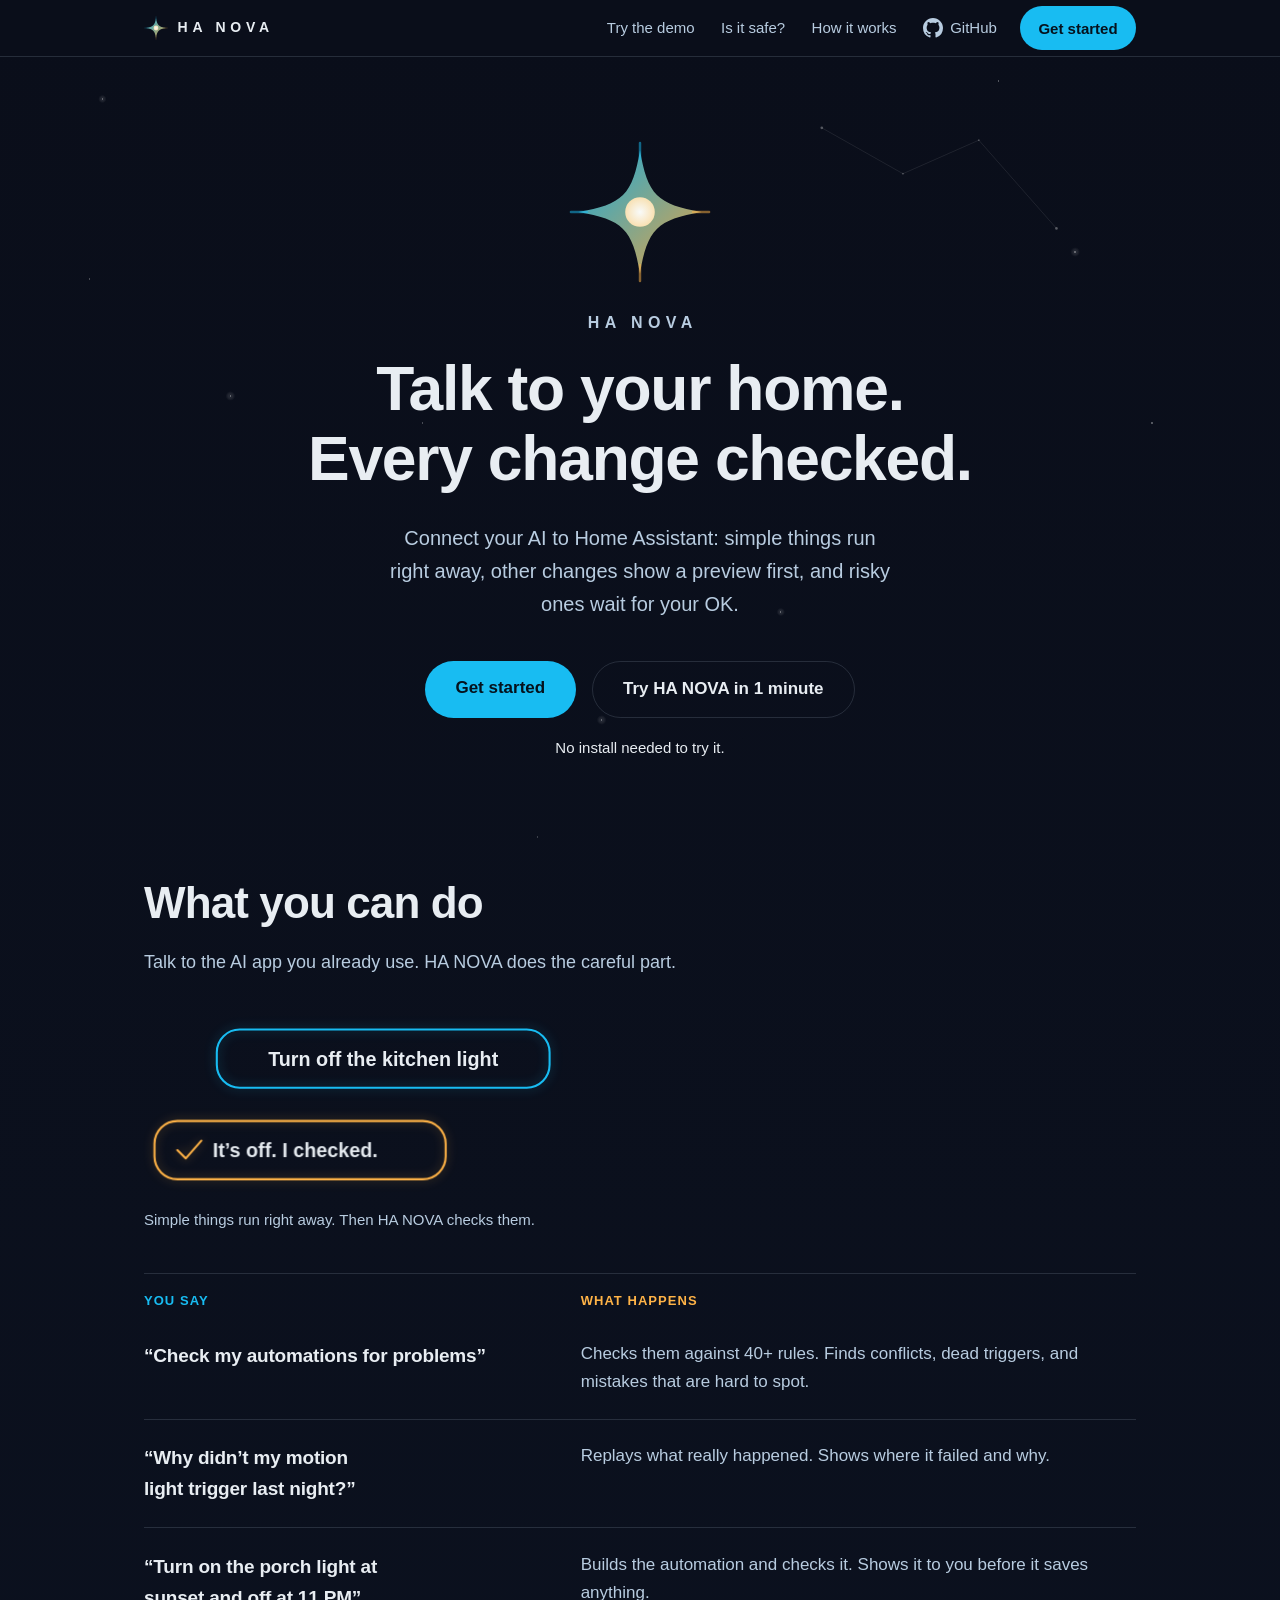
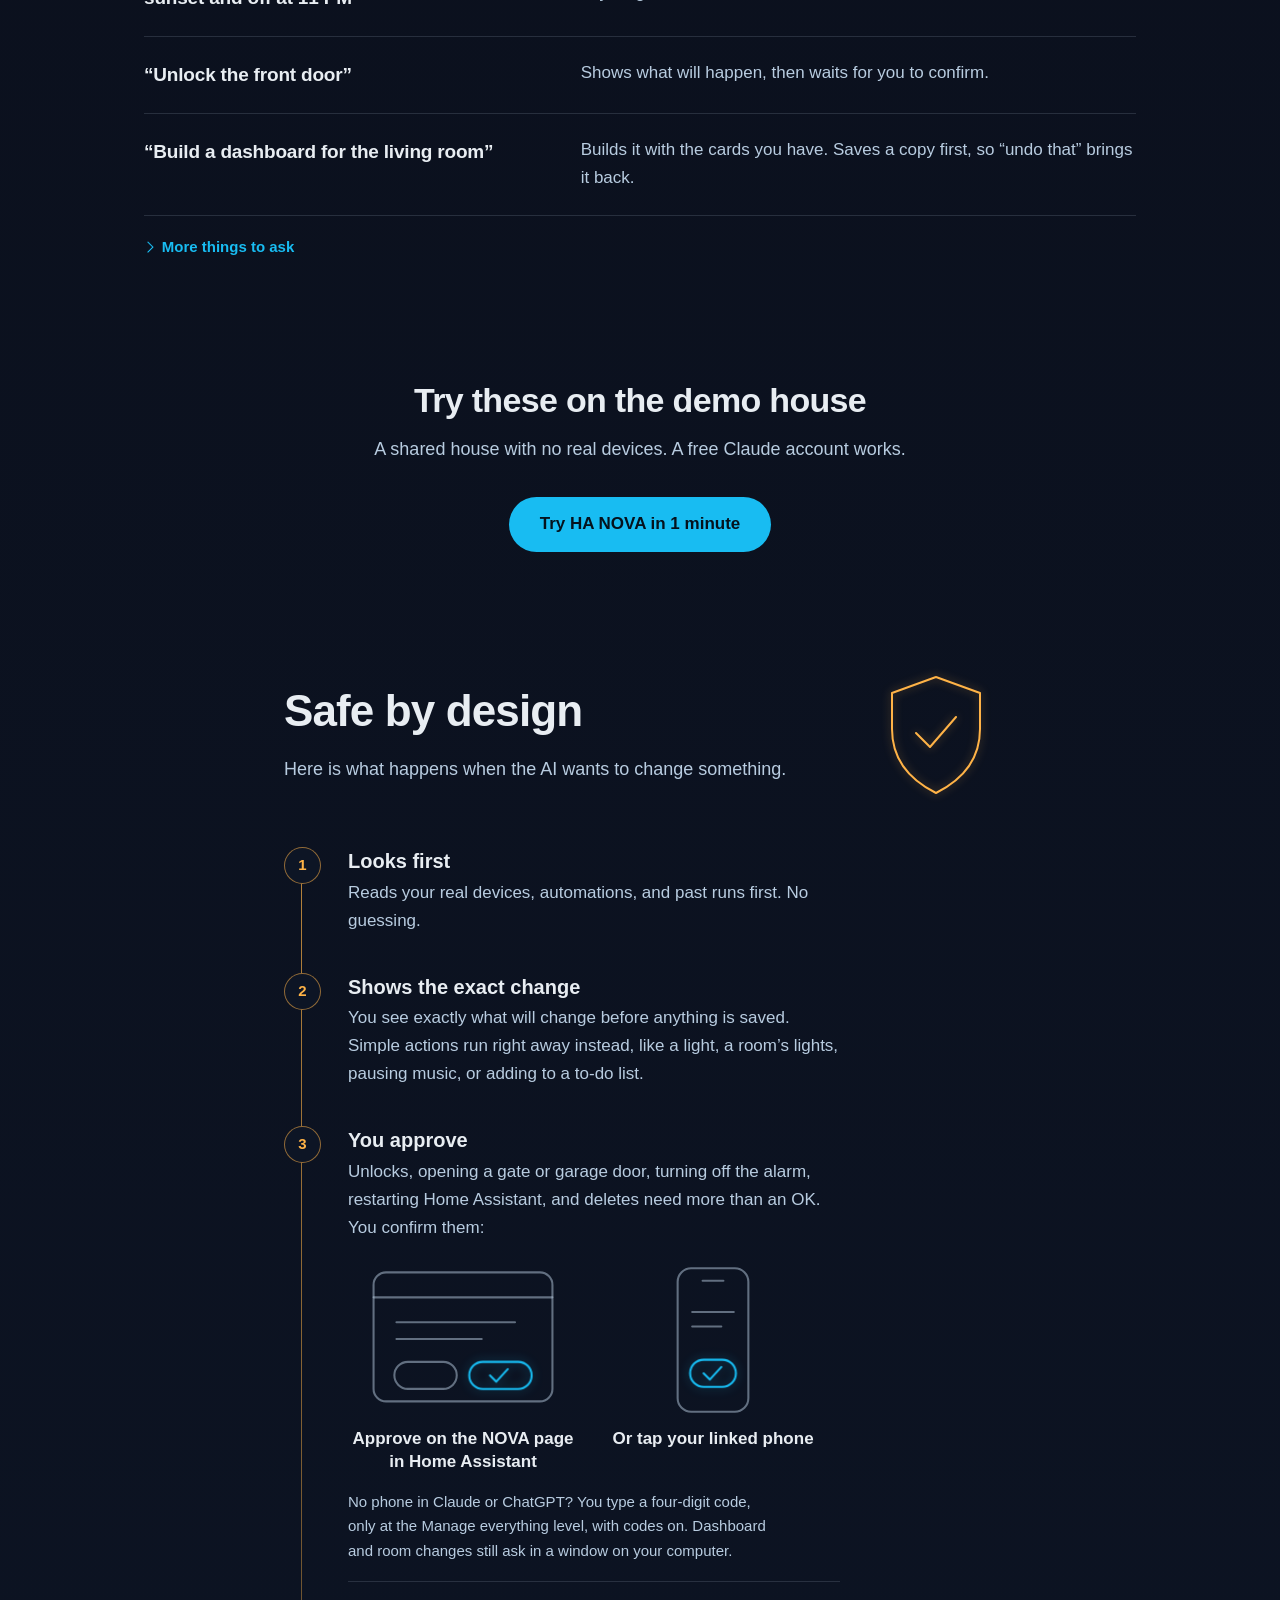
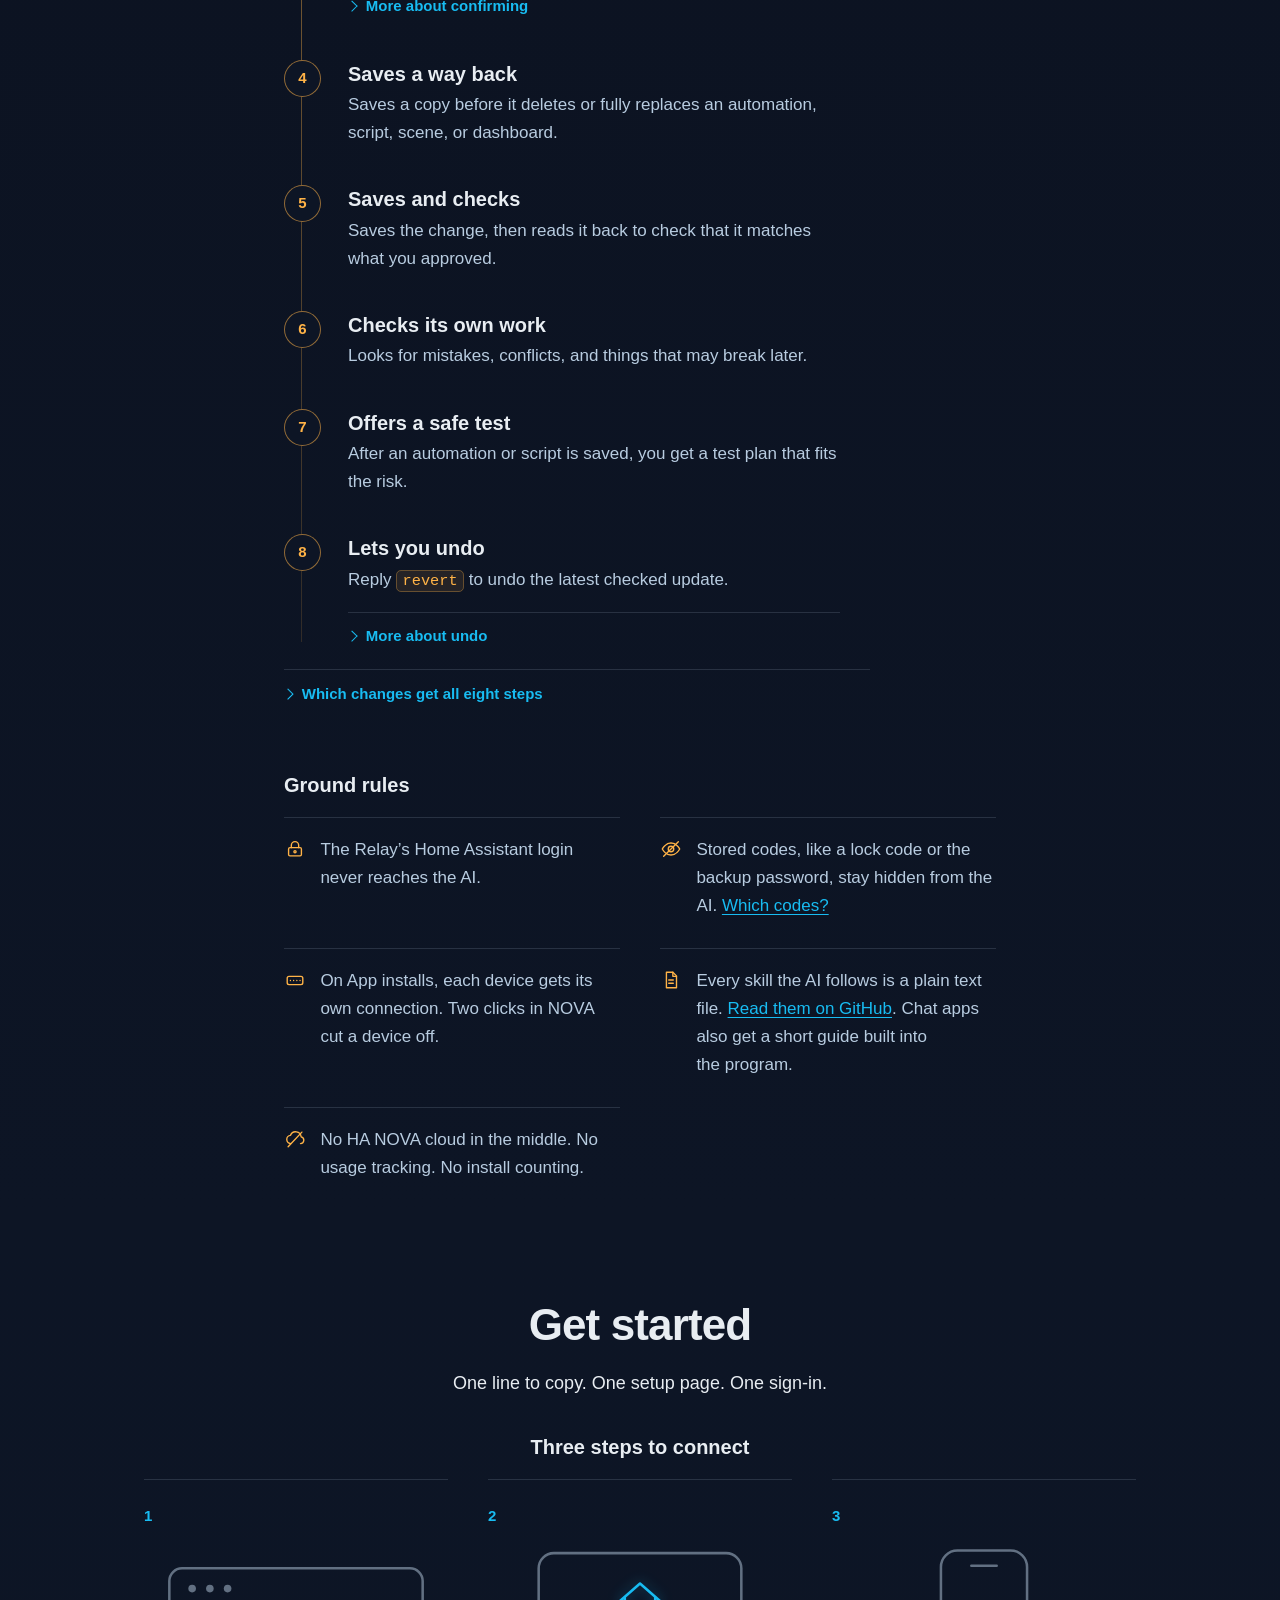
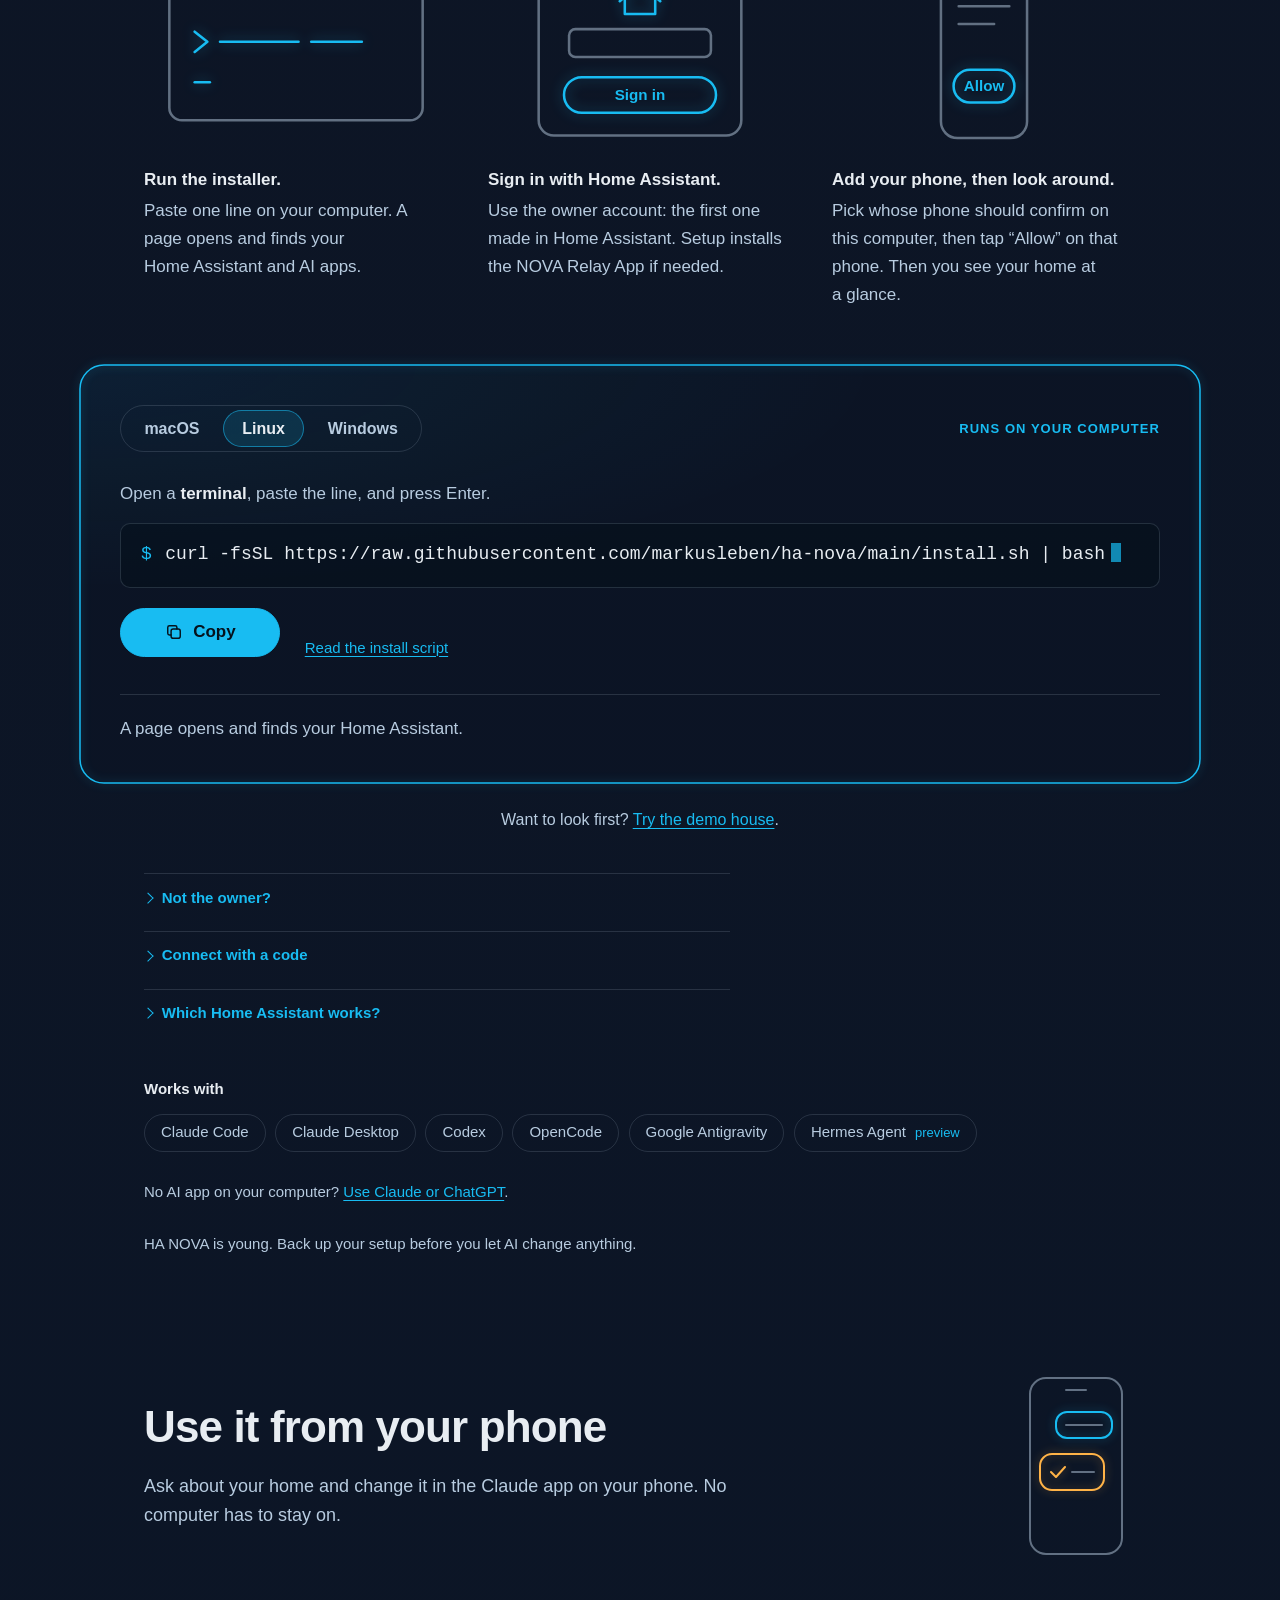
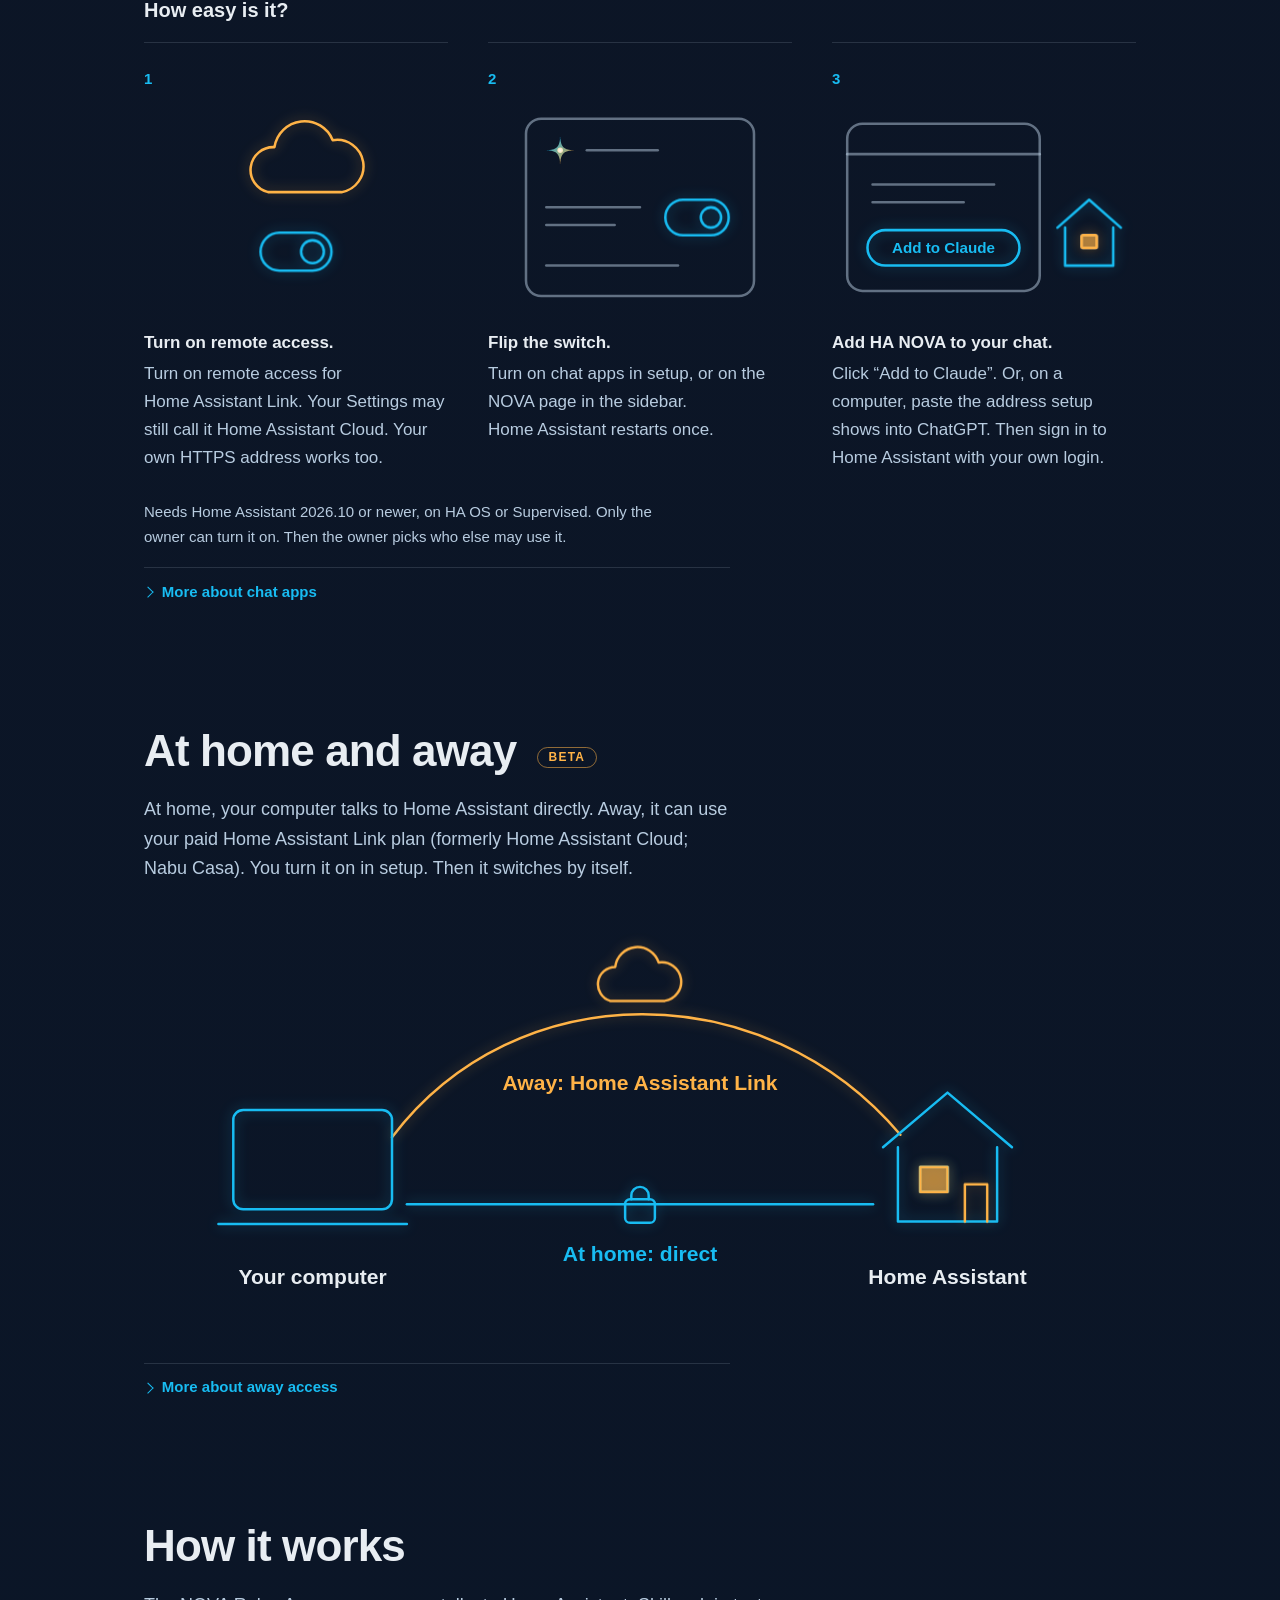
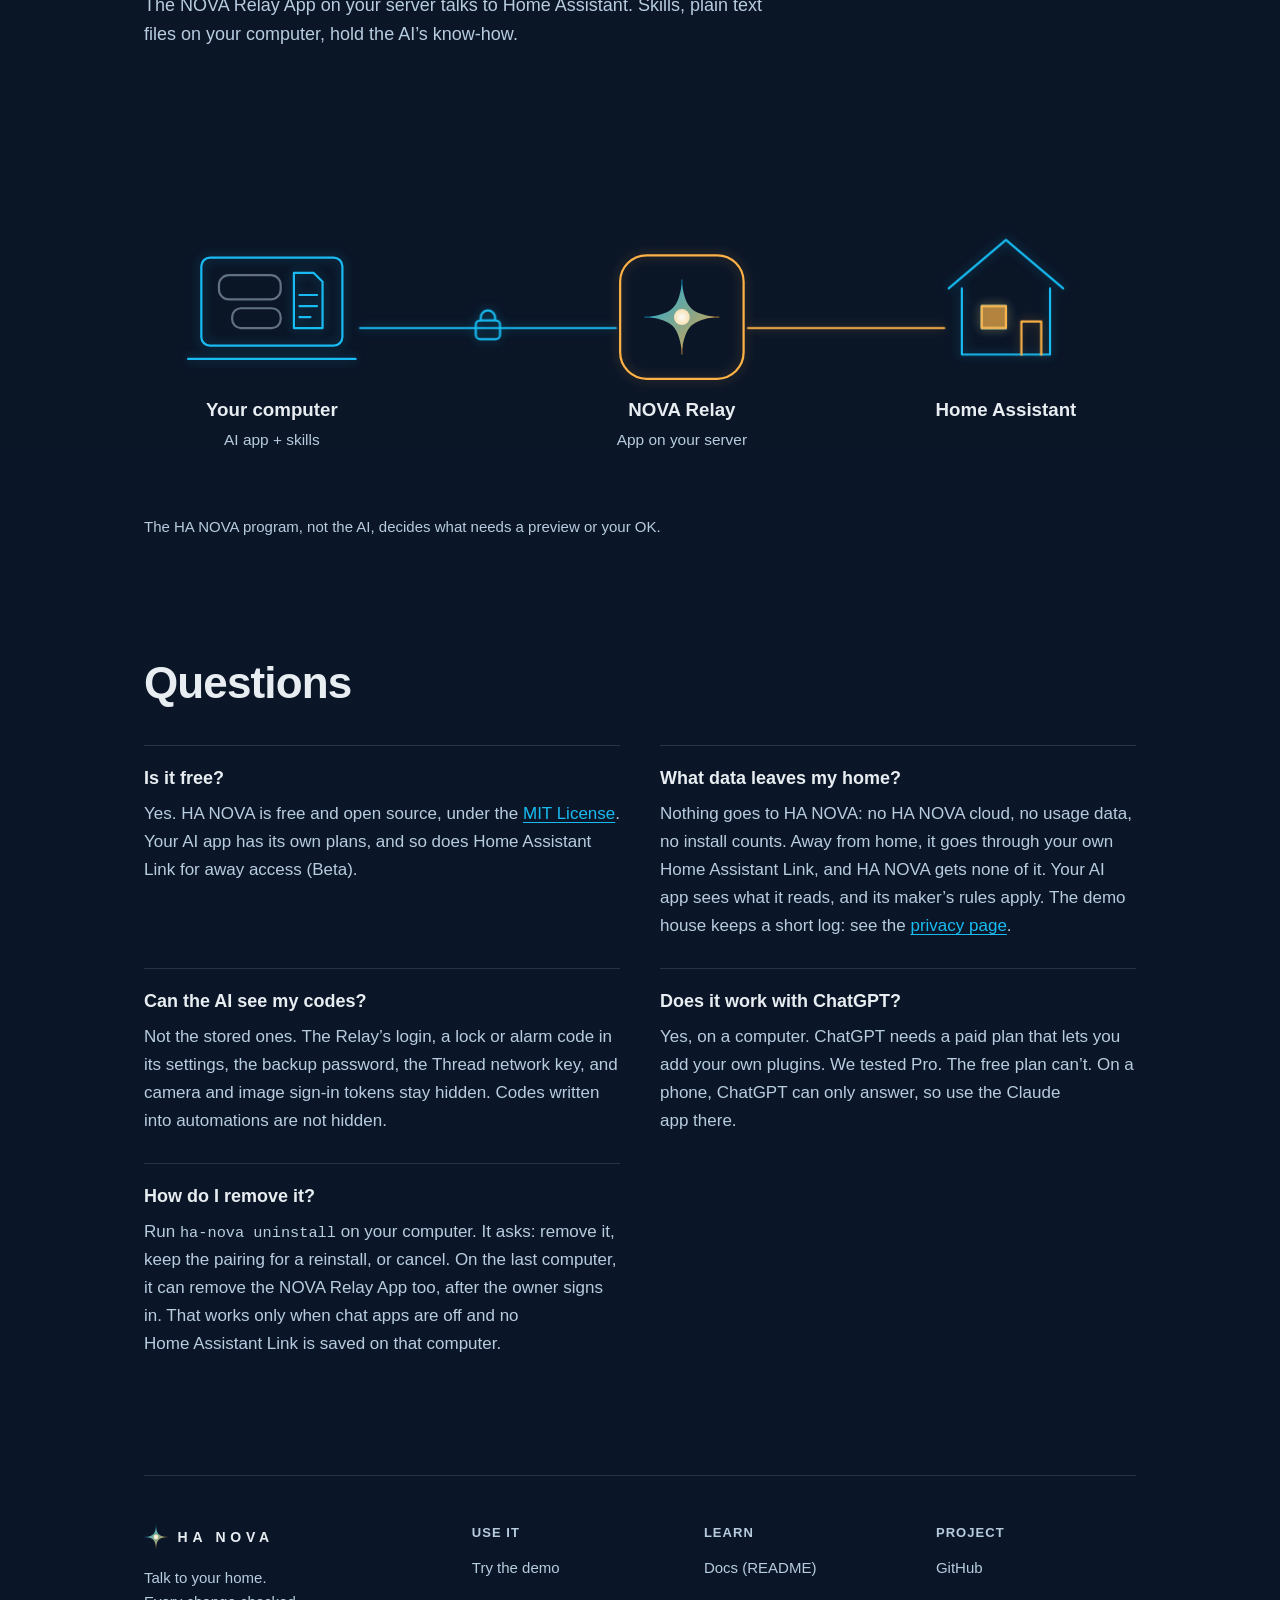
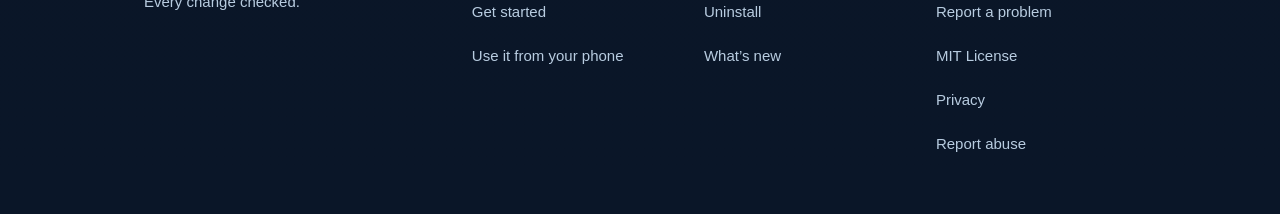
==== commit f31f2885: "content: 0.30.0 copy — confirm on the NOVA page or the linked phone Co-authored-by: capy-ai[bot] <23" ====
--- a/index.html
+++ b/index.html
@@ -162,7 +162,7 @@
         </div>
         <div class="says-row" role="listitem">
           <p class="says-quote">“Why does my MQTT broker App keep restarting?”</p>
-          <p class="says-result">On HA&nbsp;OS, reads the logs of Home&nbsp;Assistant, its system, and its Apps. It can also install or remove an App, or change its settings, after your own OK. On a computer, it needs the direct connection, not Home&nbsp;Assistant&nbsp;Link.</p>
+          <p class="says-result">On HA&nbsp;OS, checks an App’s state, version, and settings, and asks you for the lines that matter from its log page in Home&nbsp;Assistant: HA&nbsp;NOVA doesn’t read logs, which can hold passwords. It can also install or remove an App, or change its settings, after your own OK. On a computer, it needs the direct connection, not Home&nbsp;Assistant&nbsp;Link.</p>
         </div>
       </div>
     </details>
@@ -211,7 +211,7 @@
                 <path class="d c" d="M126 109 l6 6 l11 -12" pathLength="1"/>
               </g>
             </svg>
-            <span>Click Confirm in a window on your computer</span>
+            <span>Approve on the NOVA page in Home&nbsp;Assistant</span>
           </li>
           <li>
             <svg class="scene" viewBox="0 0 200 150" aria-hidden="true">
@@ -223,18 +223,19 @@
                 <path class="d c" d="M91 107 l6 6 l11 -12" pathLength="1"/>
               </g>
             </svg>
-            <span>Or tap your linked phone at the same&nbsp;time</span>
+            <span>Or tap your linked&nbsp;phone</span>
           </li>
         </ul>
-        <p class="confirm-fallback">No window and no phone? You type a four-digit code. In Claude and ChatGPT, only at the Manage everything level, with codes on. Some deletes on a computer always use the&nbsp;code.</p>
+        <p class="confirm-fallback">No phone in Claude or ChatGPT? You type a four-digit code, only at the Manage everything level, with codes on. Dashboard and room changes still ask in a window on your&nbsp;computer.</p>
         <details class="more">
           <summary>More about confirming</summary>
           <p>Everything that isn’t a simple action shows a preview first, and the AI waits for your yes. HA&nbsp;NOVA decides what runs right away and what needs a real confirmation, never the&nbsp;AI.</p>
-          <p><strong>Window.</strong> On a computer with a screen, a window opens. Click Confirm (OK on Windows) or Cancel. Your AI never sees a code.</p>
-          <p><strong>Phone.</strong> The one phone you linked, iPhone or Android, asks at the same time as the window, in the Home&nbsp;Assistant Companion app. The first answer counts. Answer on the phone, and it shows the result. Answer in the window, and the phone’s question goes away. With no screen, like on a Linux server, or with the window turned off, the phone asks&nbsp;alone. (Not with a standalone relay that runs on your own token.) You can answer on the locked phone or its Apple Watch. So whoever holds your phone can answer too, but only for that one action, and only while it waits (up to 90 seconds on a computer, up to 3 minutes in Claude or ChatGPT). To link, move, or turn off phone confirmation, you must unlock the phone. Chat apps keep their own phone: change or stop it on the NOVA page. If the linked phone can’t be reached, only the window asks. With no window, the action is refused. It is never moved to chat.</p>
-          <p><strong>Code.</strong> With neither, you get a four-digit one-time code, in your AI app’s own form where it shows one, or else in chat. In chat, the AI sees the code too, and HA&nbsp;NOVA can’t tell who typed it. So it protects less than the window or your&nbsp;phone.</p>
-          <p>Deleting an automation, script, dashboard, device, integration, or blueprint uses the window or the phone. On a computer, deleting a helper, scene, area, floor, or label takes a four-digit code in chat. In Claude and ChatGPT, those ask the linked phone too.</p>
-          <p>Up to 20 automation and script changes, deletes too, can share one confirmation. The window names each one and what happens to&nbsp;it.</p>
+          <p><strong>Phone.</strong> The one phone you linked, iPhone or Android, gets a notification in the Home&nbsp;Assistant Companion app. Press and hold it on an iPhone, or pull it down on Android, then tap the button. You can answer on the locked phone or its Apple Watch. So whoever holds your phone can answer too, but only for that one action, and only while it waits, up to 3&nbsp;minutes. To link or move phone confirmation, you must unlock the phone. The phone you linked on a computer moves into Home&nbsp;Assistant once: the first time a change needs your OK, it asks whether it should get HA&nbsp;NOVA’s confirmations. To link or change a phone, run <code>ha-nova setup confirm-phone</code>. Chat apps keep their own phone: change or stop it on the NOVA page. It is never moved to&nbsp;chat.</p>
+          <p><strong>NOVA page.</strong> Open NOVA in the Home&nbsp;Assistant sidebar. Under “Waiting for your OK”, choose Open, then Approve or Cancel. Any Home&nbsp;Assistant administrator can approve there, except the user the NOVA App signs in as. The OK covers exactly that change, once. Nothing is sent before it. A request no one answers ends after 3&nbsp;minutes.</p>
+          <p><strong>Window.</strong> The window on your computer only waits. It says where to confirm, opens Home&nbsp;Assistant, or cancels. It can’t confirm. Dashboard and room changes still ask on the computer: click Confirm (OK on Windows) or Cancel in the window, or type a four-digit code where no window&nbsp;opens.</p>
+          <p><strong>Code.</strong> In Claude and ChatGPT, the linked phone of whoever asked confirms. With no phone, at Manage everything, you get a four-digit one-time code, in the app’s own form where it shows one, or else in chat. In chat, the AI sees the code too, and HA&nbsp;NOVA can’t tell who typed it. So it protects less than your&nbsp;phone.</p>
+          <p>Deleting an automation, script, device, integration, blueprint, helper, scene, area, floor, or label waits for the same OK. A dashboard delete asks on the&nbsp;computer.</p>
+          <p>Up to 20 automation and script changes, deletes too, can share one&nbsp;confirmation.</p>
           <p>If anything changed since the preview, nothing is sent. Before a restart, HA&nbsp;NOVA checks your config first. If something is wrong, it says what before you&nbsp;confirm.</p>
           <p>Careful: anything you let control your screen can click that window too. That means computer use, apps you gave Accessibility access, and on Windows and some Linux desktops, other programs. To turn the window off, run <code>ha-nova setup confirm-window off</code>.</p>
           <p>Every safety rule, and the test behind it: <a href="https://github.com/markusleben/ha-nova/blob/main/docs/reference/safety.md" target="_blank" rel="noopener noreferrer">the safety page on GitHub<span class="visually-hidden"> (opens in a new tab)</span></a>.</p>
@@ -394,7 +395,7 @@
     <details class="more">
       <summary>Which Home Assistant works?</summary>
       <p>Any install type. On HA&nbsp;OS and Supervised, setup installs the NOVA Relay App for&nbsp;you.</p>
-      <p>Container and Core run the same relay as a standalone container, set up with a token. It uses one shared token, not one connection per device. It has no phone confirmation, no chat apps, and no Home&nbsp;Assistant Link. Follow <a href="https://github.com/markusleben/ha-nova/blob/main/docs/reference/relay-container.md" target="_blank" rel="noopener noreferrer">the standalone container guide<span class="visually-hidden"> (opens in a new tab)</span></a>.</p>
+      <p>Container and Core run the same relay as a standalone container, set up with a token. It uses one shared token, not one connection per device. It has no NOVA page, so only a linked phone confirms. It has no chat apps and no Home&nbsp;Assistant Link. Follow <a href="https://github.com/markusleben/ha-nova/blob/main/docs/reference/relay-container.md" target="_blank" rel="noopener noreferrer">the standalone container guide<span class="visually-hidden"> (opens in a new tab)</span></a>.</p>
     </details>
     <p class="clients-label">Works with</p>
     <ul class="clients">
@@ -488,7 +489,7 @@
       <p>Everyday actions, like a light, run right away. Then HA&nbsp;NOVA checks them. But at first, Claude asks before each step. That’s Claude, not HA&nbsp;NOVA. To stop it, open Customize → Connectors → HA&nbsp;NOVA in Claude. With a linked phone, set every tool to “Always allow”. HA&nbsp;NOVA still shows a preview before bigger changes, and your phone asks before unlocks, turning off the alarm, and deletes. No phone? Set every tool to “Always allow”, except “Run a confirmed change”. Leave that one on “Needs approval”, so Claude still asks before each bigger&nbsp;change.</p>
       <p>Your own address needs a valid certificate. Self-signed certificates, plain <code>http://</code>, Tailscale, and local addresses don’t&nbsp;work.</p>
       <p>Claude or ChatGPT holds a Home&nbsp;Assistant sign-in for your account. It works for all of Home&nbsp;Assistant, not only HA&nbsp;NOVA. Anyone who can use your Claude or ChatGPT account can reach your home through it. To sign them out, open your Home&nbsp;Assistant profile, then&nbsp;Security.</p>
-      <p>At Manage everything, these work in the chat too, with the same preview and OK as on a computer: helpers, scenes, dashboards, rooms and names, integrations and Home&nbsp;Assistant’s settings, files (with file access on), the error log, and camera pictures. On HA&nbsp;OS, logs and Apps too. Only setting up and updating HA&nbsp;NOVA, and InfluxDB history, stay outside the&nbsp;chat.</p>
+      <p>At Manage everything, these work in the chat too, with the same preview and OK as on a computer: helpers, scenes, dashboards, rooms and names, integrations and Home&nbsp;Assistant’s settings, files (with file access on), and camera pictures. On HA&nbsp;OS, Apps too. Only setting up and updating HA&nbsp;NOVA, and InfluxDB history, stay outside the&nbsp;chat.</p>
       <p>Turn chat apps off before you remove the NOVA Relay App or go back to an older&nbsp;version.</p>
       <p>Step by step, and what to do if it doesn’t connect: <a href="https://github.com/markusleben/ha-nova/blob/main/docs/reference/chat-apps.md" target="_blank" rel="noopener noreferrer">the chat apps guide on GitHub<span class="visually-hidden"> (opens in a new tab)</span></a>.</p>
     </details>
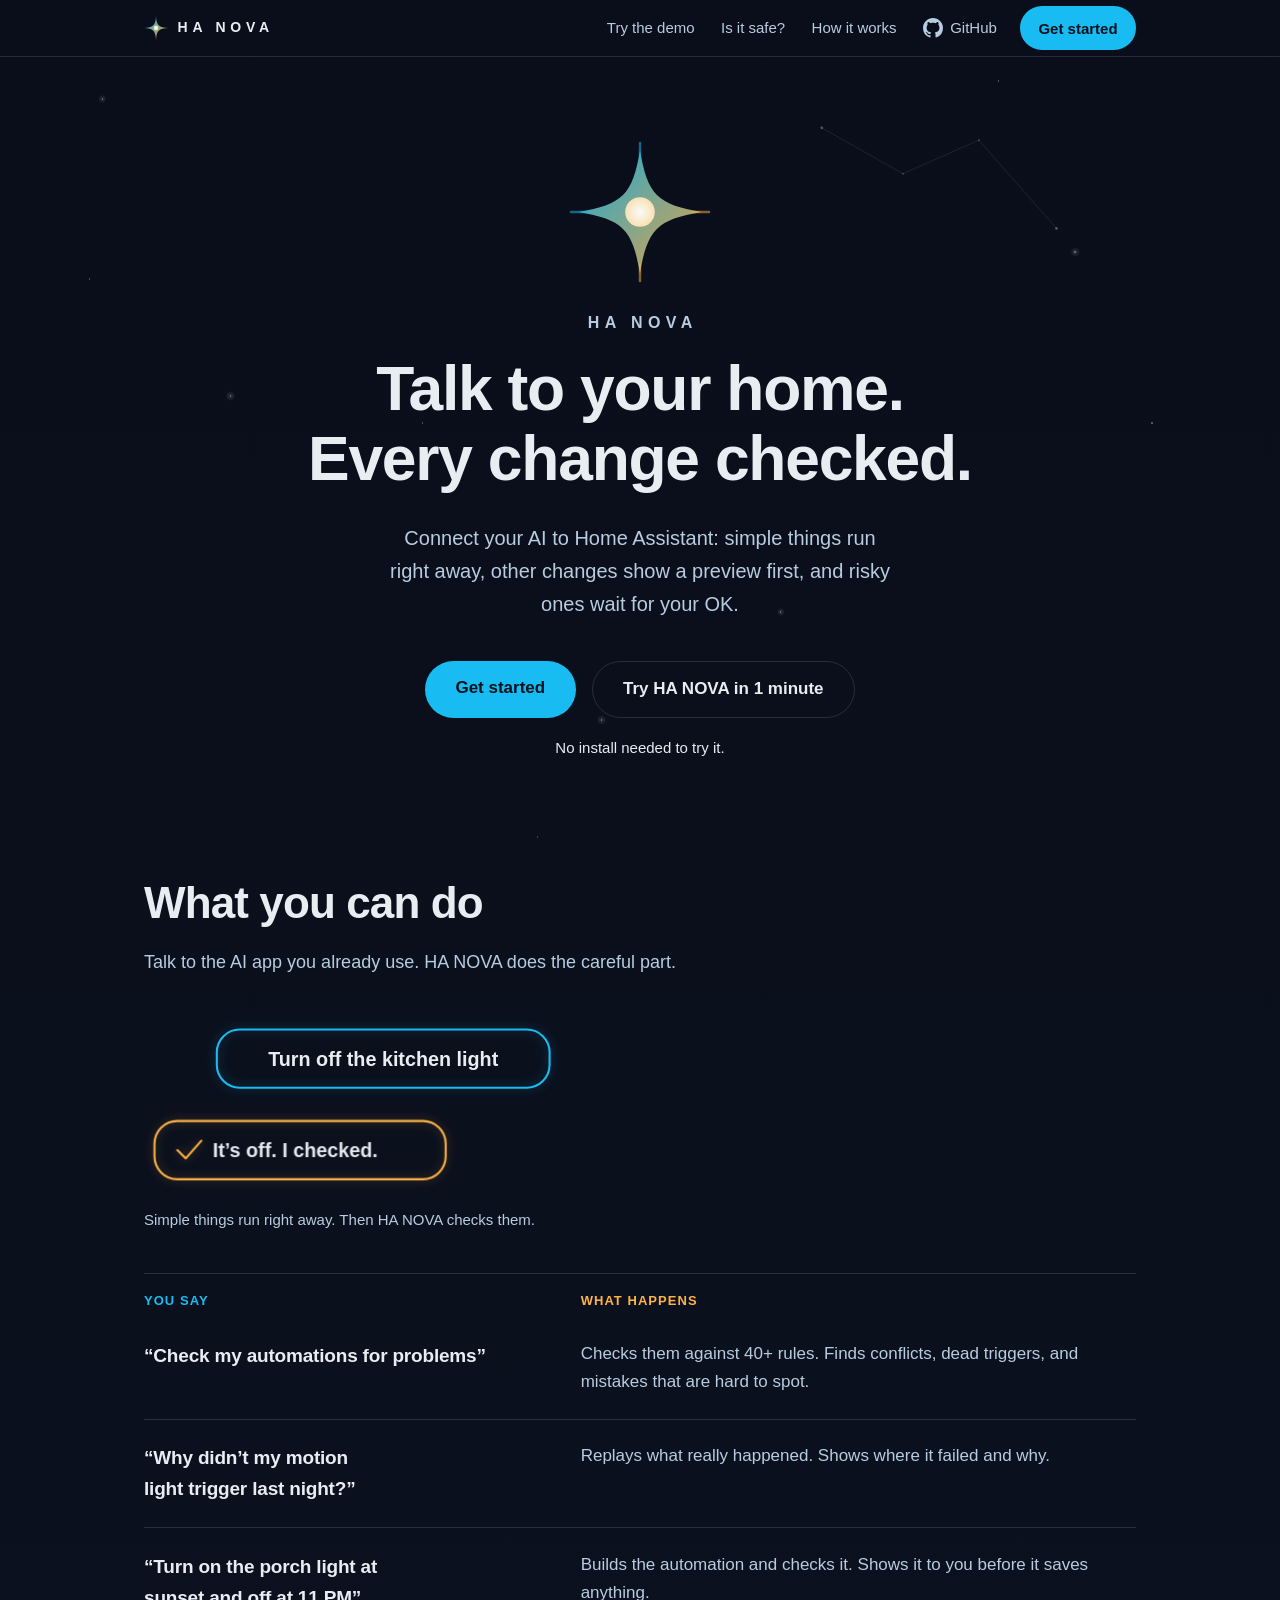
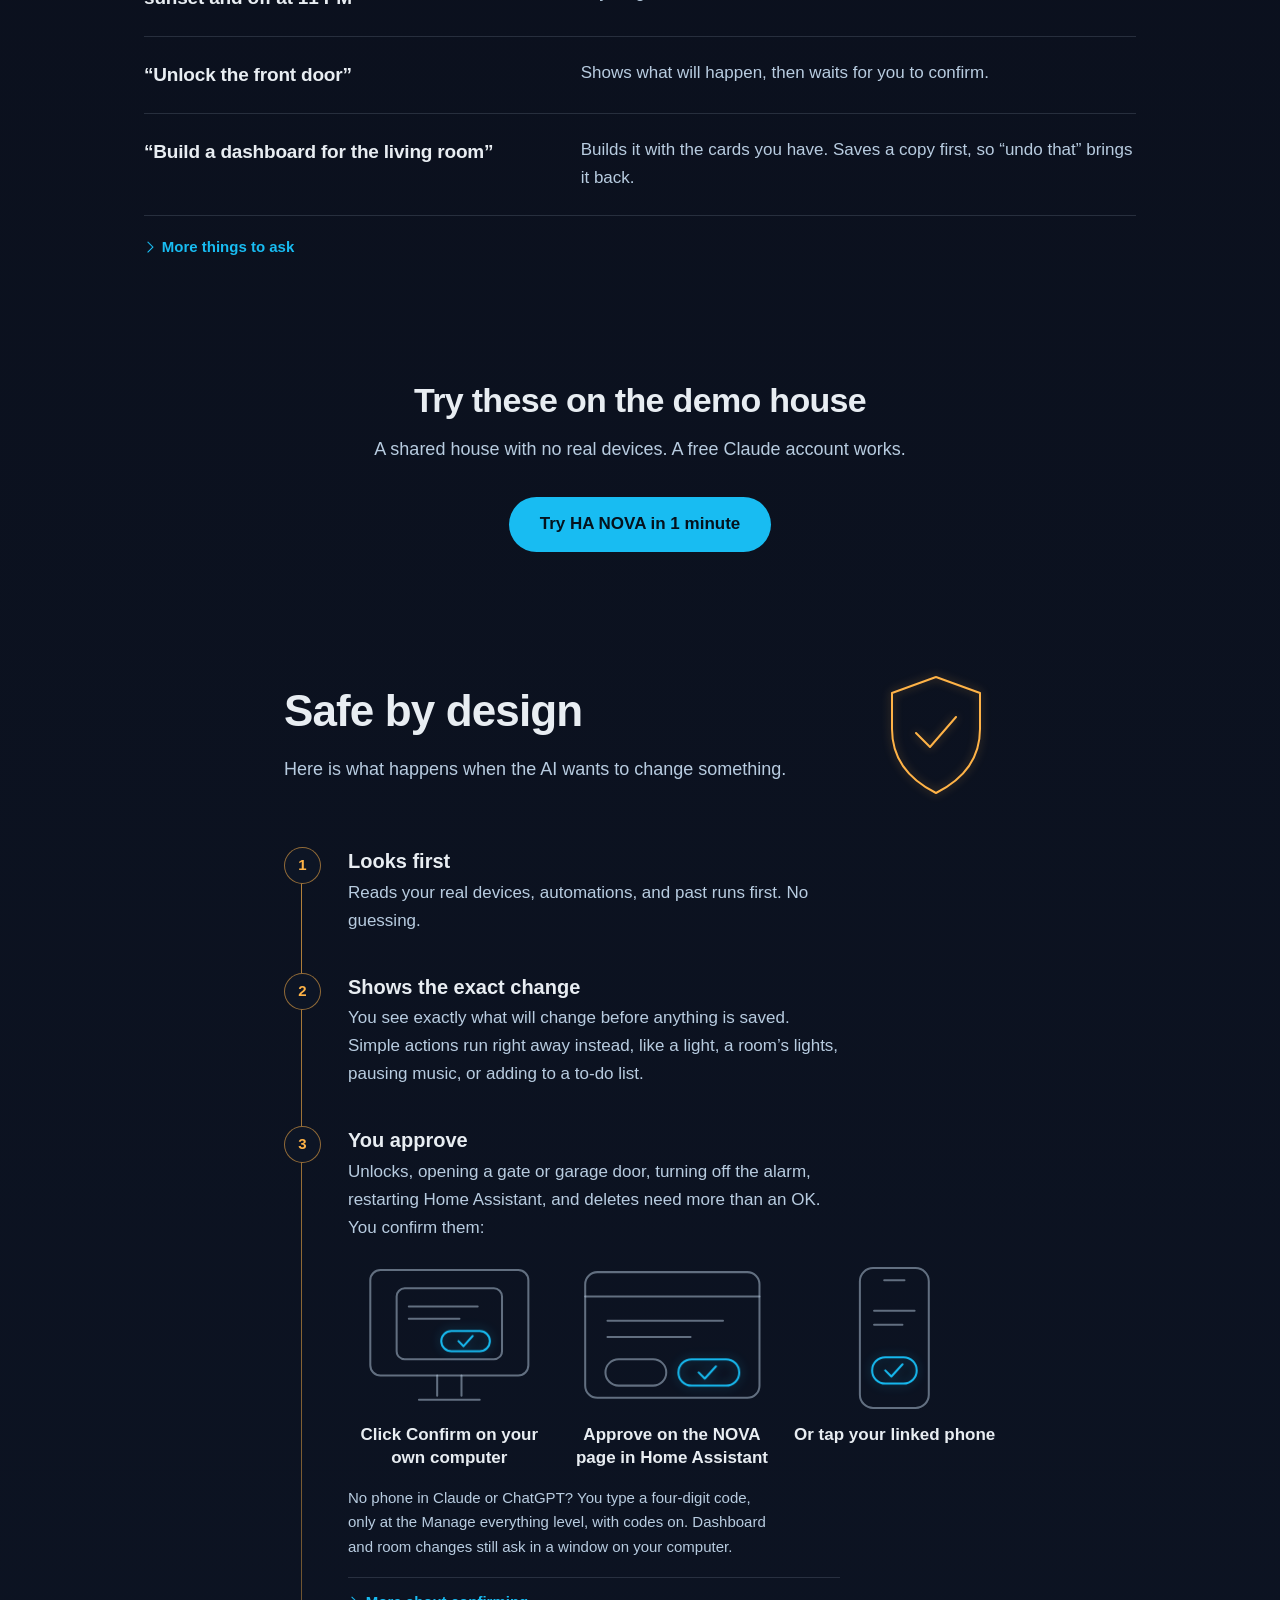
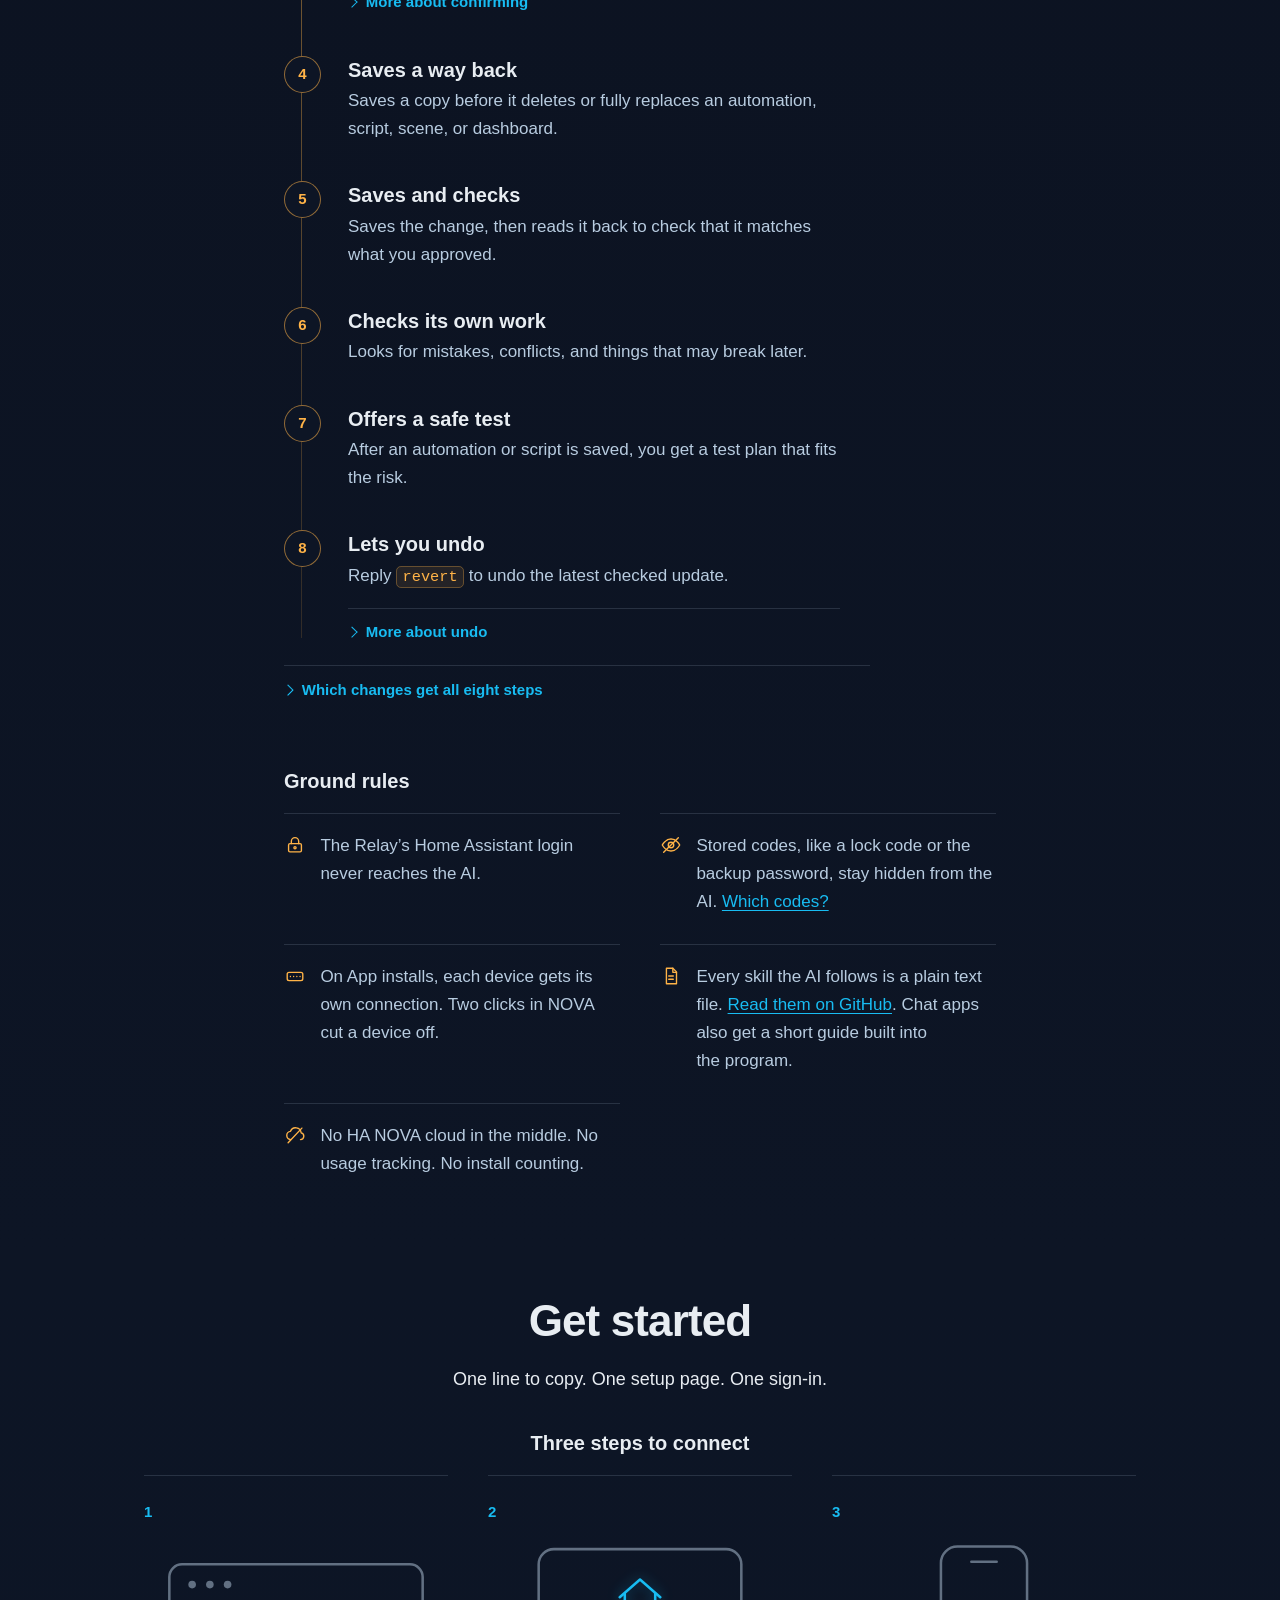
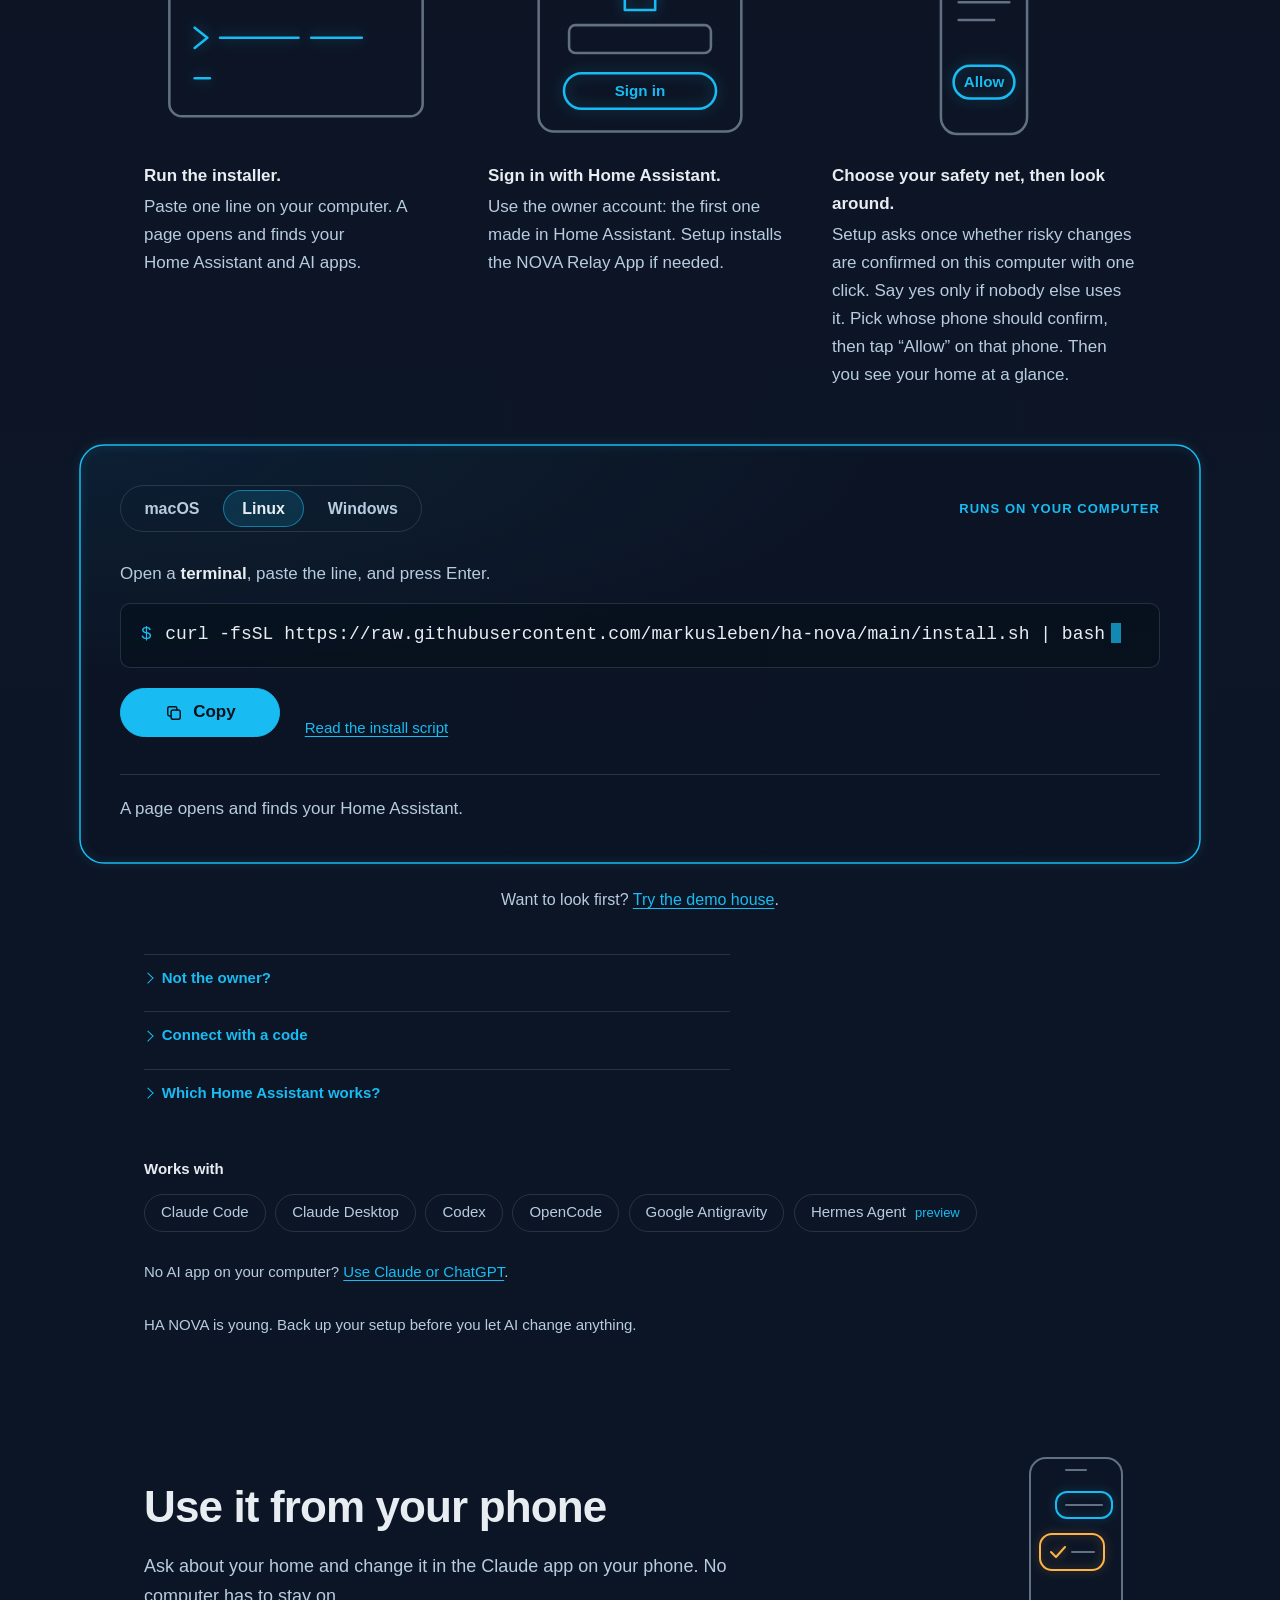
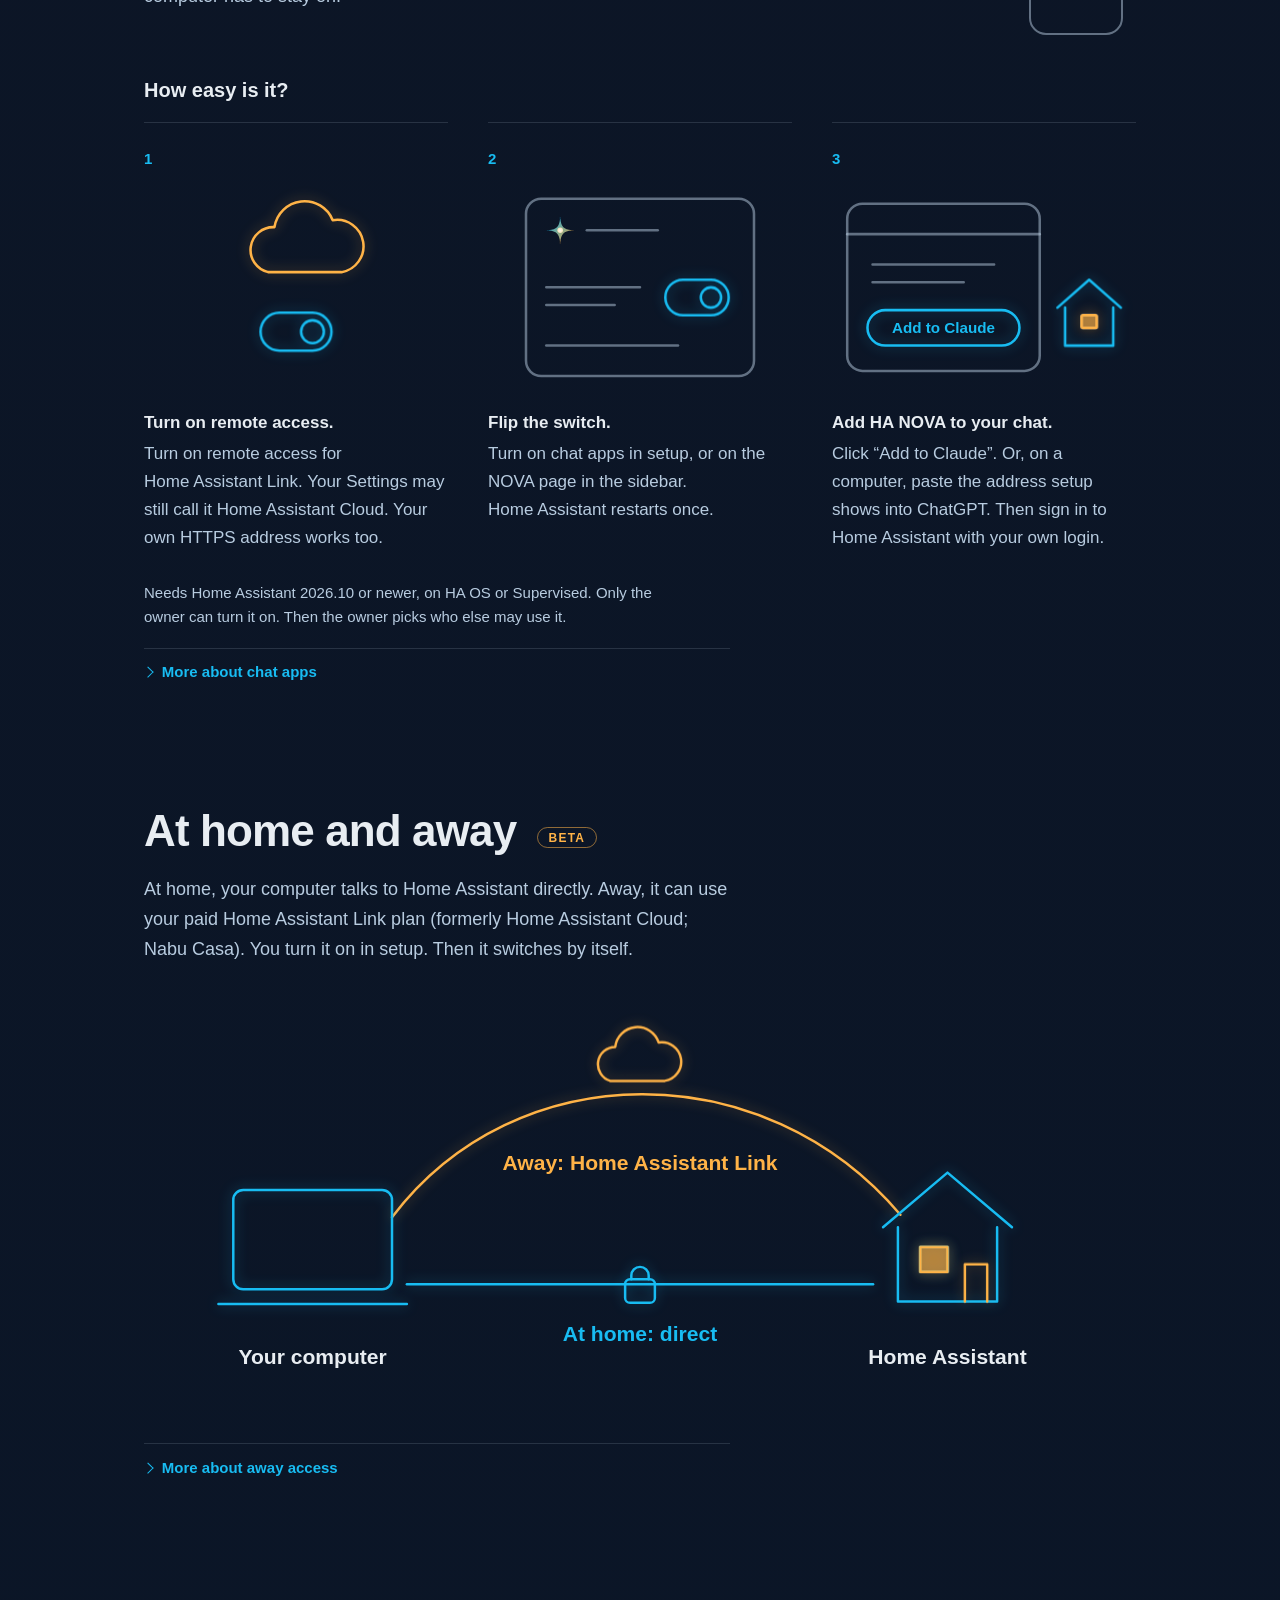
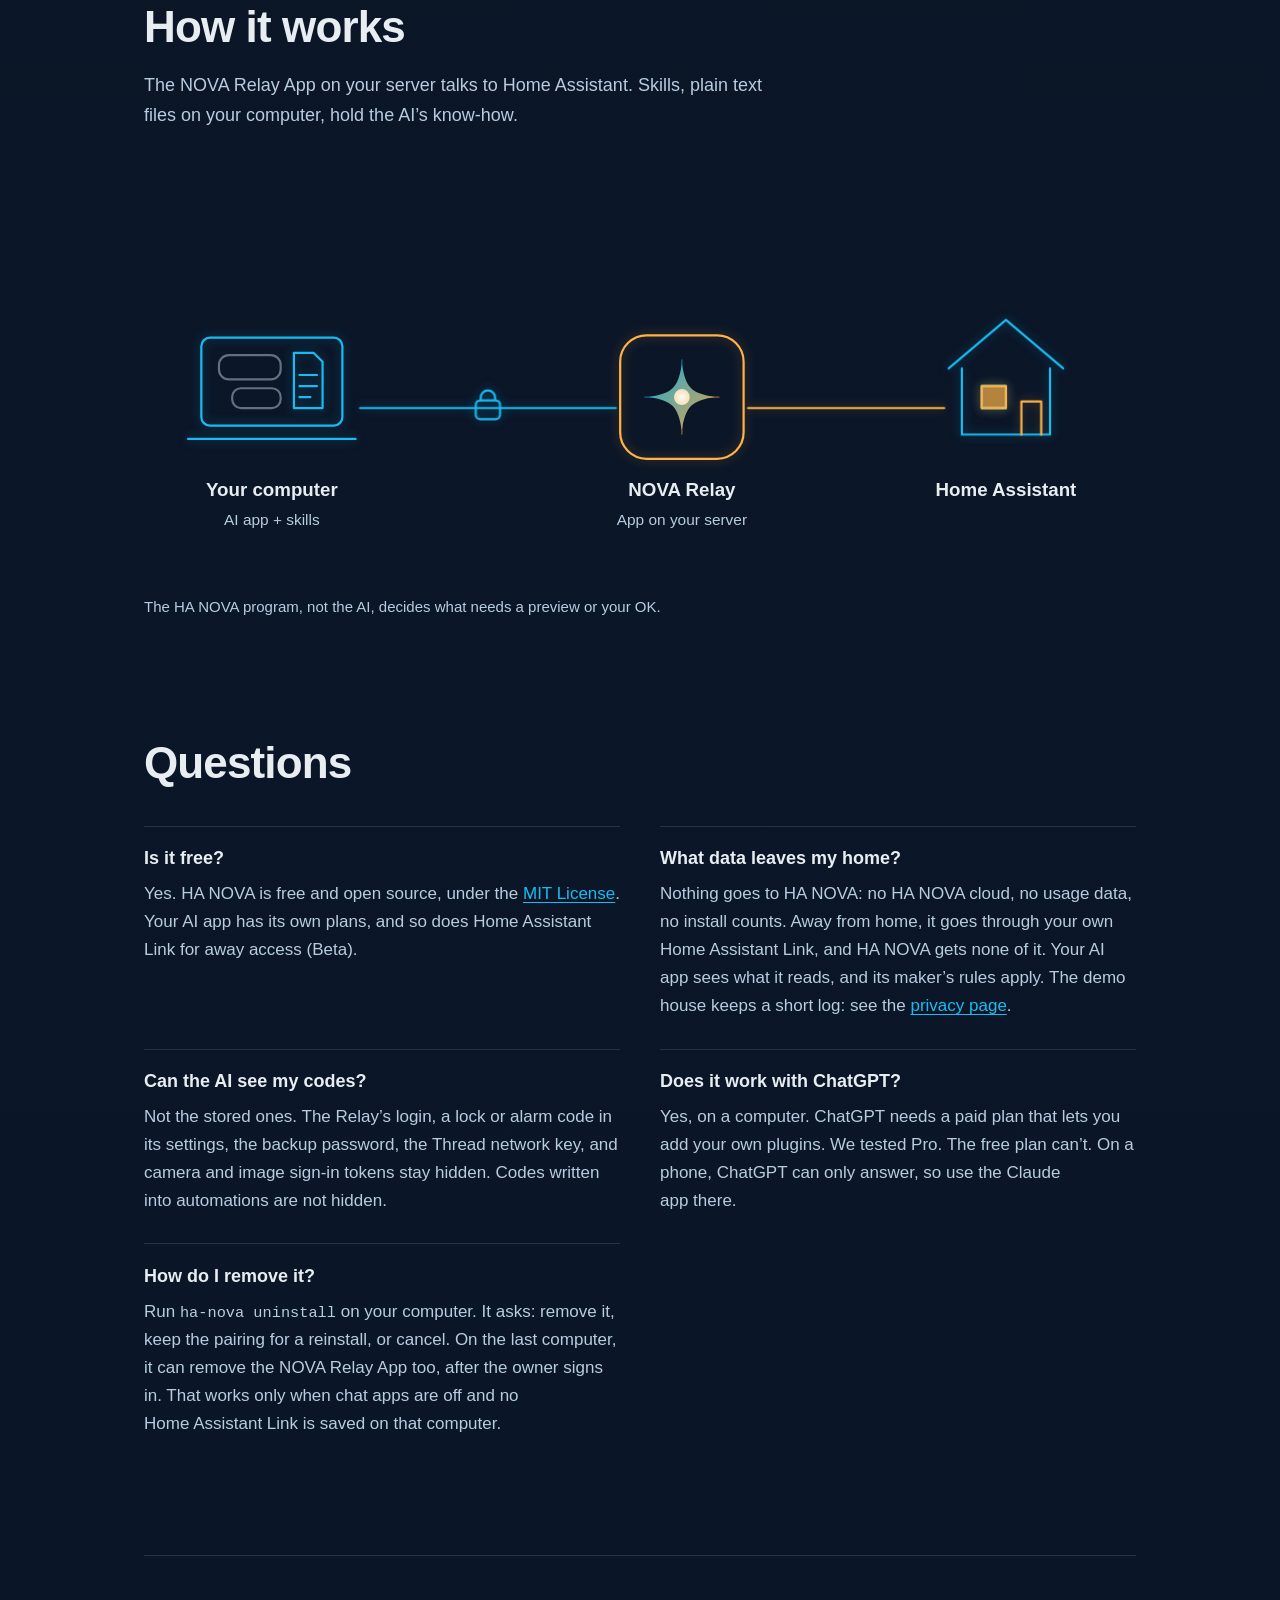
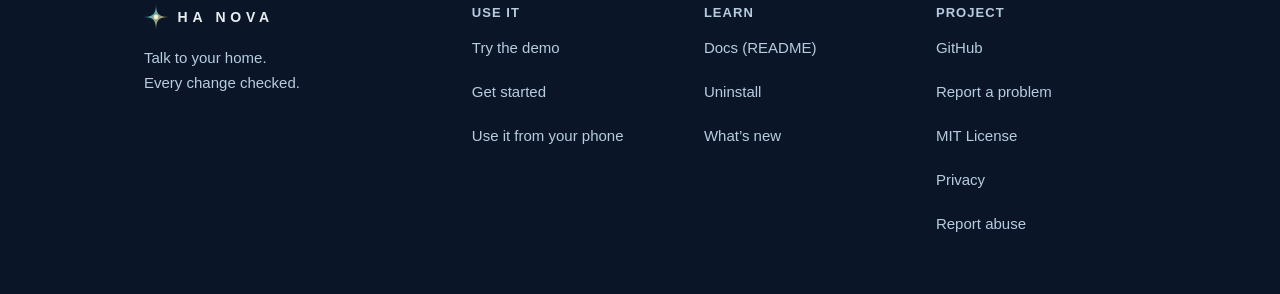
==== commit ecae9d3f: "content: 0.32.0 copy — one-click confirming in a window on your own computer Co-authored-by: capy-ai" ====
--- a/index.html
+++ b/index.html
@@ -22,7 +22,7 @@
   <meta name="twitter:title" content="HA NOVA — Talk to your home. Every change checked.">
   <meta name="twitter:description" content="Connect your AI app to Home Assistant. Simple things run right away. Other changes show a preview. Unlocks, opening a garage door or gate, turning off the alarm, and deletes wait for your OK.">
   <meta name="twitter:image" content="https://hanova.app/assets/social-preview.png">
-  <link rel="stylesheet" href="styles.css?h=c2354f2ee7">
+  <link rel="stylesheet" href="styles.css?h=df4f9b490c">
   <script>document.documentElement.classList.add('js');</script>
 </head>
 <body>
@@ -133,6 +133,18 @@
           <p class="says-result">Turns it off right away, then checks that it really is off. A room’s lights work the same way, up to 30. Everything else in a room, scenes, and riskier actions show a preview first.</p>
         </div>
         <div class="says-row" role="listitem">
+          <p class="says-quote">“Can I update Home&nbsp;Assistant now?”</p>
+          <p class="says-result">Checks free space, a recent backup, running updates, and open repairs, and suggests an order. Matches Home&nbsp;Assistant’s breaking changes to the integrations you use. After the update, says what changed and what newly&nbsp;fails.</p>
+        </div>
+        <div class="says-row" role="listitem">
+          <p class="says-quote">“Is my Home&nbsp;Assistant OK? Would my backup work?”</p>
+          <p class="says-result">A check-up of its health, free space, memory and CPU, failing integrations, open repairs, the newest backup, and waiting updates. It only reads, and says what it couldn’t&nbsp;check.</p>
+        </div>
+        <div class="says-row" role="listitem">
+          <p class="says-quote">“Which integration keeps failing?”</p>
+          <p class="says-result">Counts the log entries of each integration and level, and since when. It never reads the log’s lines, which can hold&nbsp;passwords.</p>
+        </div>
+        <div class="says-row" role="listitem">
           <p class="says-quote">“What happened to my living room temperature overnight?”</p>
           <p class="says-result">Reads the history and tells you what happened, in plain words.</p>
         </div>
@@ -200,6 +212,19 @@
         <h3>You approve</h3>
         <p>Unlocks, opening a gate or garage door, turning off the alarm, restarting Home&nbsp;Assistant, and deletes need more than an OK. You confirm&nbsp;them:</p>
         <ul class="confirm-ways" data-reveal>
+          <li>
+            <svg class="scene" viewBox="0 0 200 150" aria-hidden="true">
+              <rect class="d n" x="22" y="8" width="156" height="104" rx="10"/>
+              <path class="d n" d="M88 112 V132 M112 112 V132 M70 136 H130"/>
+              <rect class="d n" x="48" y="26" width="104" height="70" rx="8"/>
+              <path class="d n" d="M60 44 H128 M60 56 H110"/>
+              <g class="press">
+                <rect class="d c" x="92" y="68" width="48" height="20" rx="10"/>
+                <path class="d c" d="M109 78 l5 5 l9 -10" pathLength="1"/>
+              </g>
+            </svg>
+            <span>Click Confirm on your own&nbsp;computer</span>
+          </li>
           <li>
             <svg class="scene" viewBox="0 0 200 150" aria-hidden="true">
               <rect class="d n" x="14" y="10" width="172" height="124" rx="12"/>
@@ -231,13 +256,13 @@
           <summary>More about confirming</summary>
           <p>Everything that isn’t a simple action shows a preview first, and the AI waits for your yes. HA&nbsp;NOVA decides what runs right away and what needs a real confirmation, never the&nbsp;AI.</p>
           <p><strong>Phone.</strong> The one phone you linked, iPhone or Android, gets a notification in the Home&nbsp;Assistant Companion app. Press and hold it on an iPhone, or pull it down on Android, then tap the button. You can answer on the locked phone or its Apple Watch. So whoever holds your phone can answer too, but only for that one action, and only while it waits, up to 3&nbsp;minutes. To link or move phone confirmation, you must unlock the phone. The phone you linked on a computer moves into Home&nbsp;Assistant once: the first time a change needs your OK, it asks whether it should get HA&nbsp;NOVA’s confirmations. To link or change a phone, run <code>ha-nova setup confirm-phone</code>. Chat apps keep their own phone: change or stop it on the NOVA page. It is never moved to&nbsp;chat.</p>
-          <p><strong>NOVA page.</strong> Open NOVA in the Home&nbsp;Assistant sidebar. Under “Waiting for your OK”, choose Open, then Approve or Cancel. Any Home&nbsp;Assistant administrator can approve there, except the user the NOVA App signs in as. The OK covers exactly that change, once. Nothing is sent before it. A request no one answers ends after 3&nbsp;minutes.</p>
-          <p><strong>Window.</strong> The window on your computer only waits. It says where to confirm, opens Home&nbsp;Assistant, or cancels. It can’t confirm. Dashboard and room changes still ask on the computer: click Confirm (OK on Windows) or Cancel in the window, or type a four-digit code where no window&nbsp;opens.</p>
+          <p><strong>NOVA page.</strong> Open NOVA in the Home&nbsp;Assistant sidebar. Under “Waiting for your OK”, choose “Confirm or decline”, then Approve or Cancel. New requests appear there on their own. Any Home&nbsp;Assistant administrator can approve there, except the user the NOVA App signs in as. The OK covers exactly that change, once. Nothing is sent before it. A request no one answers ends after 3&nbsp;minutes.</p>
+          <p><strong>Window.</strong> On the computer you said yes for in setup, click Confirm (OK on Windows) or Cancel in the window. Your phone then asks only when nobody confirms at the computer. This needs HA&nbsp;NOVA’s key in the system’s password store. Turn it off per computer on the NOVA page. A computer paired with an older HA&nbsp;NOVA pairs again once to use it. On any other computer, the window only waits: it says where to confirm, opens this request on the NOVA page, or cancels. Dashboard and room changes still ask on every computer: in the window, or with a four-digit code where no window&nbsp;opens.</p>
           <p><strong>Code.</strong> In Claude and ChatGPT, the linked phone of whoever asked confirms. With no phone, at Manage everything, you get a four-digit one-time code, in the app’s own form where it shows one, or else in chat. In chat, the AI sees the code too, and HA&nbsp;NOVA can’t tell who typed it. So it protects less than your&nbsp;phone.</p>
-          <p>Deleting an automation, script, device, integration, blueprint, helper, scene, area, floor, or label waits for the same OK. A dashboard delete asks on the&nbsp;computer.</p>
+          <p>Deleting an automation, script, device, integration, blueprint, helper, scene, area, floor, or label waits for the same OK. A dashboard delete asks once too: in the window, on your phone, or on the NOVA&nbsp;page.</p>
           <p>Up to 20 automation and script changes, deletes too, can share one&nbsp;confirmation.</p>
           <p>If anything changed since the preview, nothing is sent. Before a restart, HA&nbsp;NOVA checks your config first. If something is wrong, it says what before you&nbsp;confirm.</p>
-          <p>Careful: anything you let control your screen can click that window too. That means computer use, apps you gave Accessibility access, and on Windows and some Linux desktops, other programs. To turn the window off, run <code>ha-nova setup confirm-window off</code>.</p>
+          <p>Careful: one-click confirming trusts that computer. Anything you let control your screen can click the window too. That means computer use, apps you gave Accessibility access, and on Windows and some Linux desktops, other programs. On Windows and Linux, any program running as you can also read HA&nbsp;NOVA’s key and confirm without a click. On a computer you share or don’t fully trust, answer “no” in setup or turn it off on the NOVA page. To turn the window off on a computer, run <code>ha-nova setup confirm-window off</code>.</p>
           <p>Every safety rule, and the test behind it: <a href="https://github.com/markusleben/ha-nova/blob/main/docs/reference/safety.md" target="_blank" rel="noopener noreferrer">the safety page on GitHub<span class="visually-hidden"> (opens in a new tab)</span></a>.</p>
         </details>
       </li>
@@ -337,7 +362,7 @@
             <text x="120" y="117" text-anchor="middle" class="t-btn">Allow</text>
           </g>
         </svg>
-        <strong>Add your phone, then look around.</strong> Pick whose phone should confirm on this computer, then tap “Allow” on that phone. Then you see your home at a&nbsp;glance.
+        <strong>Choose your safety net, then look around.</strong> Setup asks once whether risky changes are confirmed on this computer with one click. Say yes only if nobody else uses it. Pick whose phone should confirm, then tap “Allow” on that phone. Then you see your home at a&nbsp;glance.
       </li>
     </ol>
     <div class="console start-console" data-reveal>
@@ -383,13 +408,13 @@
     <p class="start-alt">Want to look first? <a href="demo/">Try the demo house</a>.</p>
     <details class="more">
       <summary>Not the owner?</summary>
-      <p>The page asks the owner to sign in on this computer. If the owner can’t come over, they make a six-digit code for you. See “Connect with a code”&nbsp;below.</p>
+      <p>The page asks the owner to sign in on this computer. If the owner can’t come over, any Home&nbsp;Assistant administrator makes a six-digit code for you. See “Connect with a code”&nbsp;below.</p>
     </details>
     <details class="more">
       <summary>Connect with a code</summary>
       <p>No browser, or using SSH on Linux? Then you connect with a six-digit code from the NOVA page&nbsp;instead.</p>
-      <p>Setup shows the NOVA Relay App page: click “Add”, then Install and Start. (Skip this if the App already runs.) The owner opens NOVA in the Home&nbsp;Assistant sidebar and clicks “Connect a device”. You type the six-digit code. It works once and expires in&nbsp;minutes.</p>
-      <p>Can’t sign in on this computer at all? Choose “Use a six-digit code instead”. The owner can make it on any&nbsp;device.</p>
+      <p>Setup shows the NOVA Relay App page: click “Add”, then Install and Start. (Skip this if the App already runs.) A Home&nbsp;Assistant administrator opens NOVA in the Home&nbsp;Assistant sidebar and clicks “Connect a device”. You type the six-digit code. It works once and expires in&nbsp;minutes.</p>
+      <p>Can’t sign in on this computer at all? Choose “Use a six-digit code instead”. It can be made on any&nbsp;device.</p>
       <p>Over SSH, this only works well on Linux. On Windows and macOS, run setup on the computer itself. Over SSH, HA&nbsp;NOVA usually can’t save its login&nbsp;there.</p>
     </details>
     <details class="more">
@@ -780,7 +805,7 @@
       f.style.cssText = 'position:fixed;inset:0;width:100%;height:100%;border:0;opacity:.004;pointer-events:none;z-index:-1';
       // transparent like the real reveal layers; the hero (inside <main>) keeps
       // every section on the same sub-pixel offset as on the page
-      f.srcdoc = '<!doctype html><html class="js"><link rel="stylesheet" href="styles.css?h=c2354f2ee7"><style>' +
+      f.srcdoc = '<!doctype html><html class="js"><link rel="stylesheet" href="styles.css?h=df4f9b490c"><style>' +
         'html{overflow:hidden}html,body{background:none}html::before,html::after,body::before,body::after,main::before{content:none}' +
         '[data-reveal],[data-reveal] *,[data-reveal]::before{transition-delay:var(--warm-start)!important;animation-delay:var(--warm-start)!important}' +
         '.warm-snap *,.warm-snap *::before{transition:none!important;animation:none!important}' +
--- a/styles.css
+++ b/styles.css
@@ -523,9 +523,9 @@
   margin: 1.25rem 0 0;
   padding: 0;
   display: grid;
-  grid-template-columns: repeat(2, minmax(0, 1fr));
+  grid-template-columns: repeat(3, minmax(0, 1fr));
   gap: 1.25rem;
-  max-width: 30rem;
+  max-width: 42rem;
 }
 .confirm-ways li { text-align: center; }
 .confirm-ways .scene { max-width: 13rem; margin: 0 auto 0.6rem; }
@@ -605,8 +605,10 @@
   .js .steps .inview .press,
   .js .confirm-ways.inview .press { animation: press 0.42s var(--ease-rise) 1.15s both; }
   .js .confirm-ways.inview li:nth-child(2) .press { animation-delay: 1.85s; }
+  .js .confirm-ways.inview li:nth-child(3) .press { animation-delay: 2.55s; }
   .js [data-reveal].confirm-ways .press .d[pathLength] { transition-delay: 1.45s; transition-duration: 0.4s; }
   .js [data-reveal].confirm-ways li:nth-child(2) .press .d[pathLength] { transition-delay: 2.15s; }
+  .js [data-reveal].confirm-ways li:nth-child(3) .press .d[pathLength] { transition-delay: 2.85s; }
   /* the checks wait for the pair itself, not for the workflow step around it */
   .js .confirm-ways:not(.inview) .d[pathLength] { stroke-dashoffset: 1; }
 
--- a/styles.css
+++ b/styles.css
@@ -523,9 +523,9 @@
   margin: 1.25rem 0 0;
   padding: 0;
   display: grid;
-  grid-template-columns: repeat(2, minmax(0, 1fr));
+  grid-template-columns: repeat(3, minmax(0, 1fr));
   gap: 1.25rem;
-  max-width: 30rem;
+  max-width: 42rem;
 }
 .confirm-ways li { text-align: center; }
 .confirm-ways .scene { max-width: 13rem; margin: 0 auto 0.6rem; }
@@ -605,8 +605,10 @@
   .js .steps .inview .press,
   .js .confirm-ways.inview .press { animation: press 0.42s var(--ease-rise) 1.15s both; }
   .js .confirm-ways.inview li:nth-child(2) .press { animation-delay: 1.85s; }
+  .js .confirm-ways.inview li:nth-child(3) .press { animation-delay: 2.55s; }
   .js [data-reveal].confirm-ways .press .d[pathLength] { transition-delay: 1.45s; transition-duration: 0.4s; }
   .js [data-reveal].confirm-ways li:nth-child(2) .press .d[pathLength] { transition-delay: 2.15s; }
+  .js [data-reveal].confirm-ways li:nth-child(3) .press .d[pathLength] { transition-delay: 2.85s; }
   /* the checks wait for the pair itself, not for the workflow step around it */
   .js .confirm-ways:not(.inview) .d[pathLength] { stroke-dashoffset: 1; }
 
